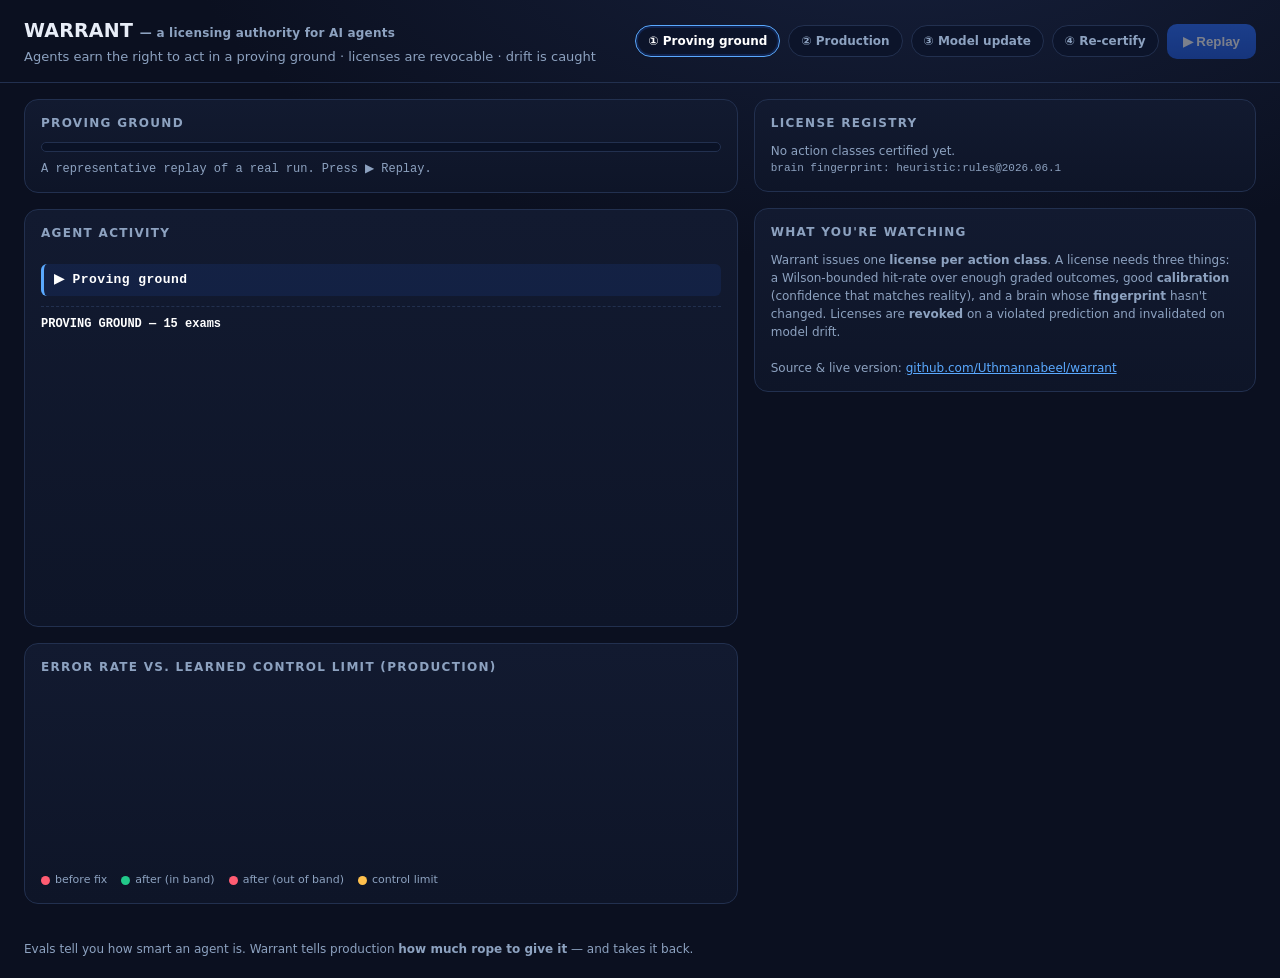
==== web/index.html @ e65fdfee "Reframe docs + static replay around the licensing-authority story Rewrite README, architecture, Devp" ====
<!doctype html>
<html lang="en">
<head>
<meta charset="utf-8"/>
<meta name="viewport" content="width=device-width, initial-scale=1"/>
<title>Warrant — a licensing authority for AI agents</title>
<style>
  :root{
    --bg:#0b1020; --panel:#121a30; --panel2:#0e1528; --ink:#e8edf7; --muted:#8da2c0;
    --line:#22304f; --green:#22c98a; --red:#ff5c72; --amber:#ffc04d; --blue:#5aa9ff;
    --purple:#b388ff; --teal:#36d2c4; --cyan:#46c6ff;
  }
  *{box-sizing:border-box}
  body{margin:0;background:radial-gradient(1200px 600px at 70% -10%,#16203c 0,var(--bg) 60%);
       color:var(--ink);font:14px/1.5 ui-sans-serif,system-ui,Segoe UI,Roboto,Arial}
  header{display:flex;align-items:center;justify-content:space-between;gap:16px;
         padding:16px 24px;border-bottom:1px solid var(--line);flex-wrap:wrap}
  .brand h1{margin:0;font-size:19px;letter-spacing:.2px}
  .brand p{margin:2px 0 0;color:var(--muted);font-size:13px}
  .controls{display:flex;gap:8px;align-items:center;flex-wrap:wrap}
  .act-chip{padding:6px 12px;border-radius:99px;font-weight:700;font-size:12px;border:1px solid var(--line);
            background:#0c142a;color:var(--muted)}
  .act-chip.on{color:#fff;border-color:var(--blue);box-shadow:0 0 0 2px rgba(43,111,255,.18) inset}
  button{background:linear-gradient(180deg,#2b6fff,#1f5be0);color:#fff;border:0;border-radius:10px;
         padding:10px 16px;font-weight:600;cursor:pointer;box-shadow:0 6px 18px rgba(43,111,255,.3)}
  button:disabled{opacity:.45;cursor:not-allowed;box-shadow:none}
  .wrap{display:grid;grid-template-columns:1.35fr .95fr;gap:16px;padding:16px 24px}
  .card{background:linear-gradient(180deg,var(--panel),var(--panel2));border:1px solid var(--line);
        border-radius:14px;padding:14px 16px;margin-bottom:16px}
  .card h2{margin:0 0 10px;font-size:12px;text-transform:uppercase;letter-spacing:1.3px;color:var(--muted)}
  #log{height:360px;overflow:auto;font-family:ui-monospace,Consolas,monospace;font-size:12px}
  .ln{padding:2px 6px;border-radius:6px;white-space:pre-wrap;word-break:break-word}
  .tag{display:inline-block;min-width:88px;color:var(--muted)}
  .round-sep{margin:10px 0 6px;color:#fff;font-weight:700;border-top:1px dashed var(--line);padding-top:8px}
  .act-banner{margin:12px 0 6px;font-weight:800;font-size:13px;letter-spacing:.4px;color:#fff;
              border-left:3px solid var(--blue);padding:6px 10px;background:rgba(43,111,255,.10);border-radius:6px}
  .t-BRAIN .tag{color:var(--purple)} .t-PREDICT .tag{color:var(--blue)}
  .t-CONTEXT .tag{color:var(--teal)} .t-TRUST .tag{color:var(--amber)}
  .t-APPROVAL .tag{color:var(--amber)} .t-ACT .tag{color:var(--cyan)}
  .t-LEDGER .tag{color:var(--amber)} .t-BASELINE .tag{color:var(--muted)}
  .t-DRIFT .tag{color:var(--purple)}
  .ok{color:var(--green)} .bad{color:var(--red)} .warn{color:var(--amber)} .pur{color:var(--purple)}
  .lic{display:grid;grid-template-columns:1fr auto;gap:6px 10px;align-items:center;
       padding:10px 12px;border:1px solid var(--line);border-radius:11px;margin-bottom:9px;background:#0c142a}
  .lic .name{font-weight:700;font-family:ui-monospace,Consolas,monospace;font-size:12.5px}
  .lic .meta{color:var(--muted);font-size:11.5px;grid-column:1}
  .pill{justify-self:end;grid-row:1;padding:4px 10px;border-radius:99px;font-weight:800;font-size:11px;letter-spacing:.4px}
  .pill.LICENSED{background:rgba(34,201,138,.16);color:var(--green);border:1px solid rgba(34,201,138,.45)}
  .pill.PROVISIONAL{background:rgba(255,192,77,.14);color:var(--amber);border:1px solid rgba(255,192,77,.42)}
  .pill.SUSPENDED{background:rgba(255,92,114,.16);color:var(--red);border:1px solid rgba(255,92,114,.45)}
  .cbar{grid-column:1 / span 2;height:8px;background:#0a1226;border:1px solid var(--line);border-radius:99px;overflow:hidden}
  .cbar > i{display:block;height:100%;width:0;background:linear-gradient(90deg,#2b6fff,#36d2c4);transition:width .5s}
  .thr{font-size:11px;color:var(--muted);grid-column:1 / span 2;margin-top:-2px}
  .exambar{height:10px;background:#0a1226;border:1px solid var(--line);border-radius:99px;overflow:hidden;margin:4px 0 8px}
  .exambar > i{display:block;height:100%;width:0;background:linear-gradient(90deg,#b388ff,#46c6ff);transition:width .2s}
  .examnow{font-family:ui-monospace,Consolas,monospace;font-size:12px;color:var(--muted);min-height:18px}
  .fp{font-family:ui-monospace,Consolas,monospace;font-size:11px;color:var(--muted)}
  canvas{width:100%;height:180px;display:block}
  .legend{display:flex;gap:14px;color:var(--muted);font-size:11px;margin-top:6px;flex-wrap:wrap}
  .dot{display:inline-block;width:9px;height:9px;border-radius:99px;margin-right:5px;vertical-align:middle}
  .foot{padding:4px 24px 20px;color:var(--muted);font-size:12px}
  .sub{color:var(--muted);font-size:12px}
  a{color:var(--blue)}
</style>
</head>
<body>
<header>
  <div class="brand">
    <h1>WARRANT <span class="sub">— a licensing authority for AI agents</span></h1>
    <p>Agents earn the right to act in a proving ground · licenses are revocable · drift is caught</p>
  </div>
  <div class="controls">
    <span class="act-chip" data-act="exams">① Proving ground</span>
    <span class="act-chip" data-act="production">② Production</span>
    <span class="act-chip" data-act="drift">③ Model update</span>
    <span class="act-chip" data-act="recertify">④ Re-certify</span>
    <button id="play">▶ Replay</button>
  </div>
</header>

<div class="wrap">
  <div>
    <div class="card">
      <h2>Proving ground</h2>
      <div class="exambar"><i id="examBar"></i></div>
      <div class="examnow" id="examNow">A representative replay of a real run. Press ▶ Replay.</div>
    </div>
    <div class="card">
      <h2>Agent activity</h2>
      <div id="log"></div>
    </div>
    <div class="card">
      <h2>Error rate vs. learned control limit (production)</h2>
      <canvas id="chart" width="640" height="180"></canvas>
      <div class="legend">
        <span><i class="dot" style="background:var(--red)"></i>before fix</span>
        <span><i class="dot" style="background:var(--green)"></i>after (in band)</span>
        <span><i class="dot" style="background:var(--red)"></i>after (out of band)</span>
        <span><i class="dot" style="background:var(--amber)"></i>control limit</span>
      </div>
    </div>
  </div>
  <div>
    <div class="card">
      <h2>License registry</h2>
      <div id="registry"><div class="sub">No action classes certified yet.</div></div>
      <div class="fp" id="fp"></div>
    </div>
    <div class="card">
      <h2>What you're watching</h2>
      <div class="sub">
        Warrant issues one <b>license per action class</b>. A license needs three things: a
        Wilson-bounded hit-rate over enough graded outcomes, good <b>calibration</b> (confidence
        that matches reality), and a brain whose <b>fingerprint</b> hasn't changed. Licenses are
        <b>revoked</b> on a violated prediction and invalidated on model drift.
        <br/><br/>
        Source &amp; live version:
        <a href="https://github.com/Uthmannabeel/warrant">github.com/Uthmannabeel/warrant</a>
      </div>
    </div>
  </div>
</div>
<div class="foot">Evals tell you how smart an agent is. Warrant tells production <b>how much rope to give it</b> — and takes it back.</div>

<script>
const $ = id => document.getElementById(id);
const logEl=$('log'), regEl=$('registry'), THRESH=0.5;
const metrics=[]; let events=[];

function tagOf(m){const x=m.match(/^\[([A-Z]+)\]/);return x?x[1]:''}
function addLine(msg){
  const tag=tagOf(msg), d=document.createElement('div'); d.className='ln t-'+tag;
  let rest=msg.replace(/^\[[A-Z]+\]\s*/,''), cls='';
  if(/INSIDE|RESOLVED|recovered|HIT|LICENSED|AUTONOMOUS/.test(msg)) cls='ok';
  if(/OUTSIDE|WRONG|MISS|still degraded|SUSPENDED|revoked/.test(msg)) cls='bad';
  if(/HUMAN-IN-THE-LOOP|approval|PROVISIONAL/.test(msg)) cls='warn';
  if(/DRIFT/.test(msg)) cls='pur';
  d.innerHTML='<span class="tag">'+tag+'</span><span class="'+cls+'">'+
    rest.replace(/[<>&]/g,c=>({'<':'&lt;','>':'&gt;','&':'&amp;'}[c]))+'</span>';
  logEl.appendChild(d); logEl.scrollTop=logEl.scrollHeight;
}
function sep(text,cls){const d=document.createElement('div');d.className=cls;d.textContent=text;
  logEl.appendChild(d);logEl.scrollTop=logEl.scrollHeight;}
function renderRegistry(ev){
  $('fp').textContent='brain fingerprint: '+ev.fingerprint;
  if(!ev.items.length){regEl.innerHTML='<div class="sub">No action classes certified yet.</div>';return;}
  regEl.innerHTML='';
  ev.items.slice().sort((a,b)=>a.action_class.localeCompare(b.action_class)).forEach(l=>{
    const pct=Math.round((l.confidence||0)*100);
    const hit=l.hit_rate==null?'—':Math.round(l.hit_rate*100)+'%';
    const div=document.createElement('div'); div.className='lic';
    div.innerHTML=
      '<div class="name">'+l.action_class+'</div>'+
      '<div class="pill '+l.status+'">'+l.status+'</div>'+
      '<div class="meta">conf '+(l.confidence||0).toFixed(2)+' · hit '+hit+
        ' · calib '+l.calibration+' · n='+l.samples+' ('+l.exams+' exam/'+l.production+' prod)'+
        (l.drifted?' · ⚠ drifted':'')+'</div>'+
      '<div class="cbar"><i style="width:'+Math.min(100,pct)+'%"></i></div>'+
      '<div class="thr">threshold '+Math.round(THRESH*100)+'% &nbsp;'+(l.reason||'')+'</div>';
    regEl.appendChild(div);
  });
}
function drawChart(){
  const c=$('chart'),x=c.getContext('2d'),W=c.width,H=c.height,padL=40,padB=22,padT=10;
  x.clearRect(0,0,W,H); if(!metrics.length)return;
  let mx=0; metrics.forEach(m=>{mx=Math.max(mx,m.before,m.after,m.limit)}); mx=mx*1.15||0.1;
  const pH=H-padB-padT,pW=W-padL-8,y=v=>padT+pH-(v/mx)*pH;
  x.strokeStyle='#22304f';x.beginPath();x.moveTo(padL,padT);x.lineTo(padL,padT+pH);x.lineTo(W-4,padT+pH);x.stroke();
  const slot=pW/metrics.length;
  metrics.forEach((m,i)=>{const cx=padL+slot*i+slot/2,bw=Math.min(24,slot*0.3);
    x.fillStyle='rgba(255,92,114,.85)';x.fillRect(cx-bw-2,y(m.before),bw,padT+pH-y(m.before));
    x.fillStyle=m.correct?'rgba(34,201,138,.9)':'rgba(255,92,114,.9)';x.fillRect(cx+2,y(m.after),bw,padT+pH-y(m.after));
    x.fillStyle='#8da2c0';x.font='11px system-ui';x.textAlign='center';x.fillText('R'+m.round,cx,H-7);});
  const lim=metrics[metrics.length-1].limit;
  x.strokeStyle='#ffc04d';x.setLineDash([5,4]);x.beginPath();x.moveTo(padL,y(lim));x.lineTo(W-4,y(lim));x.stroke();x.setLineDash([]);
  x.fillStyle='#ffc04d';x.textAlign='left';x.font='10px system-ui';x.fillText('control limit',padL+4,y(lim)-4);
}
function chip(act){document.querySelectorAll('.act-chip').forEach(c=>c.classList.toggle('on',c.dataset.act===act));}

const delays={act:850,phase:300,round:650,log:140,exam:120,metric:600,licenses:0};
const sleep=ms=>new Promise(r=>setTimeout(r,ms));

function applyEvent(d){
  if(d.type==='act'){ chip(d.act); sep('▶ '+d.title,'act-banner'); $('examBar').style.width='0%'; }
  else if(d.type==='log') addLine(d.msg);
  else if(d.type==='licenses') renderRegistry(d);
  else if(d.type==='exam'){
    $('examBar').style.width=Math.round(d.n/d.total*100)+'%';
    $('examNow').innerHTML='exam '+d.n+'/'+d.total+' &nbsp; '+d.scenario+
      ' &nbsp;→ chose <b>'+d.chosen+'</b> &nbsp;'+(d.correct?'<span class="ok">HIT</span>':'<span class="bad">MISS</span>');
  }
  else if(d.type==='phase'){ sep(d.title+' — '+d.total+' exams','round-sep'); $('examBar').style.width='0%'; }
  else if(d.type==='round'){ sep('Round '+d.n+'/'+d.total+' — '+d.title,'round-sep'); }
  else if(d.type==='metric'){ metrics.push(d); drawChart(); }
}

async function replay(){
  $('play').disabled=true;
  logEl.innerHTML=''; regEl.innerHTML='<div class="sub">No action classes certified yet.</div>';
  metrics.length=0; drawChart(); $('examBar').style.width='0%';
  for(const d of events){ applyEvent(d); await sleep(delays[d.type]??120); }
  $('examNow').innerHTML='Replay complete. This is a <b>representative run</b> of the live dashboard.';
  chip(''); $('play').disabled=false;
}

fetch('events.json').then(r=>r.json()).then(j=>{
  events = j.events||[];
  $('play').onclick=replay;
  replay();  // auto-play on load
}).catch(()=>{ $('examNow').textContent='Could not load events.json.'; });
</script>
</body>
</html>
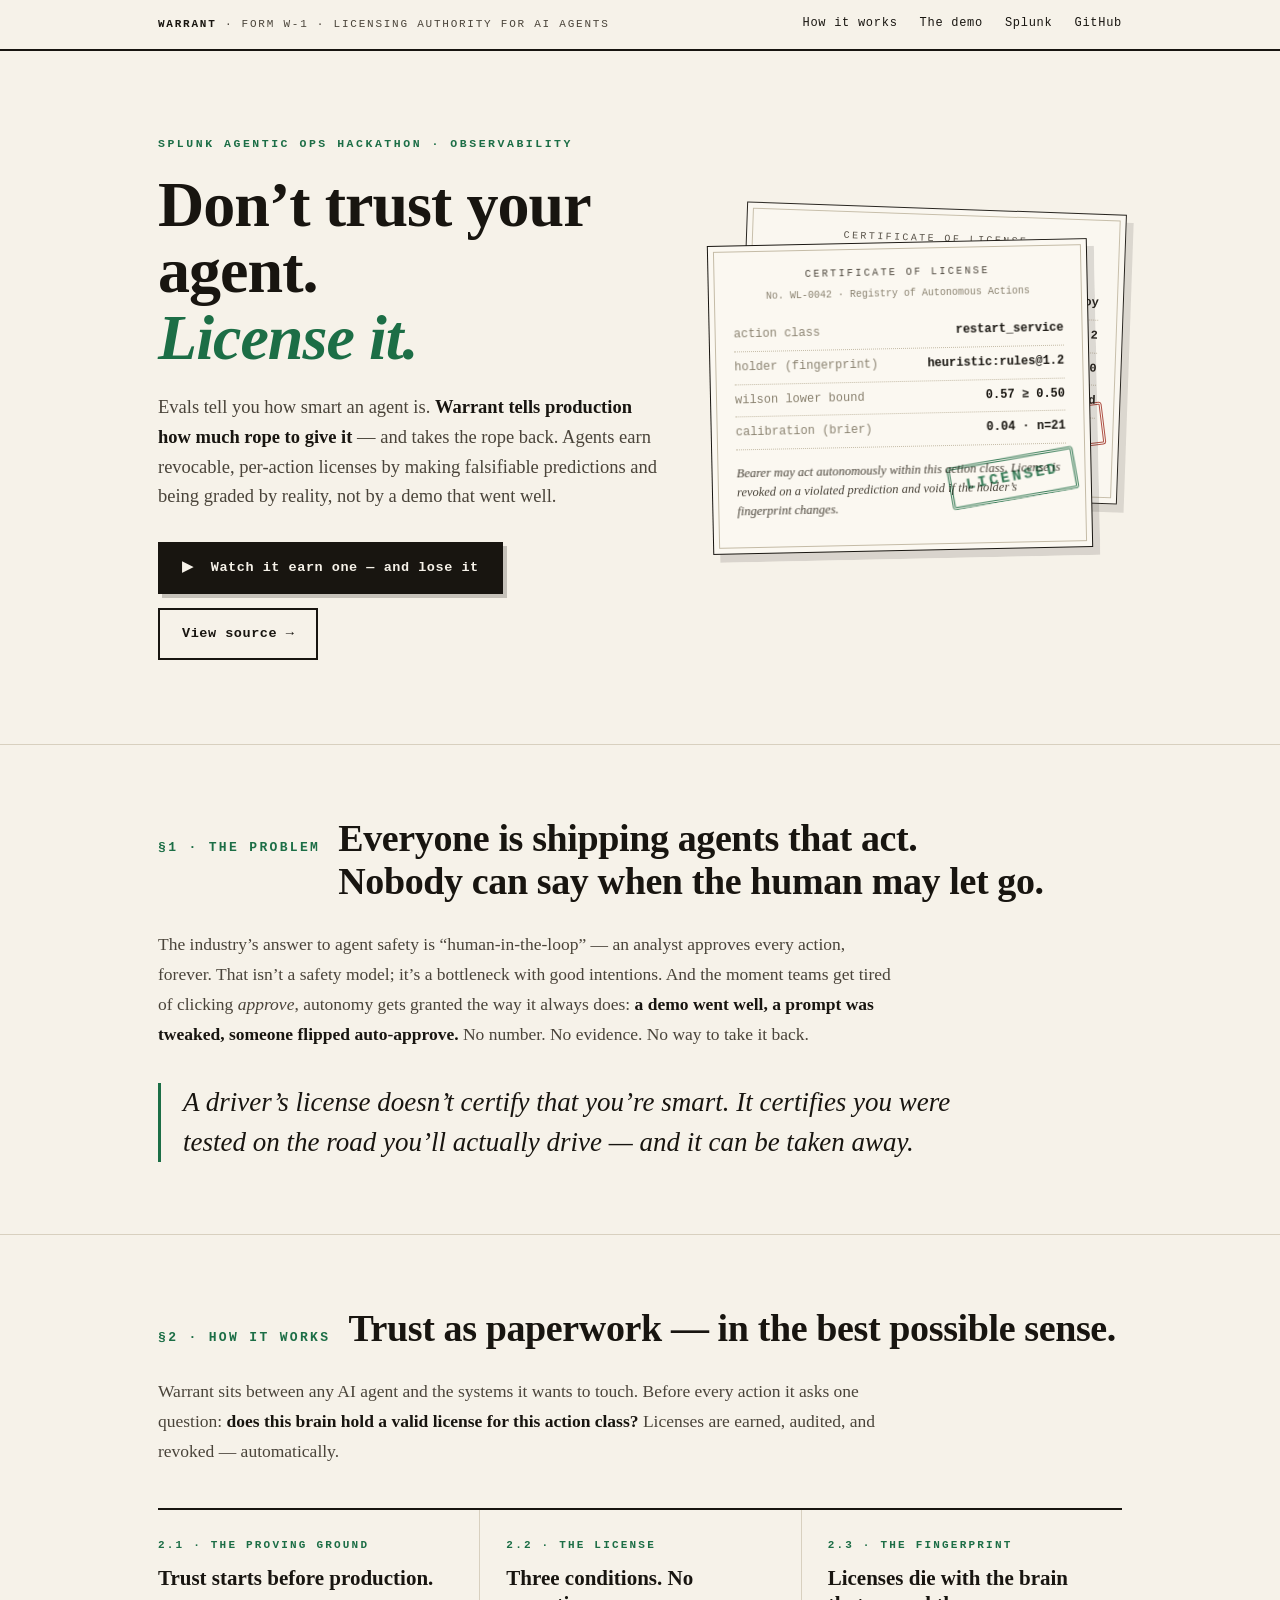
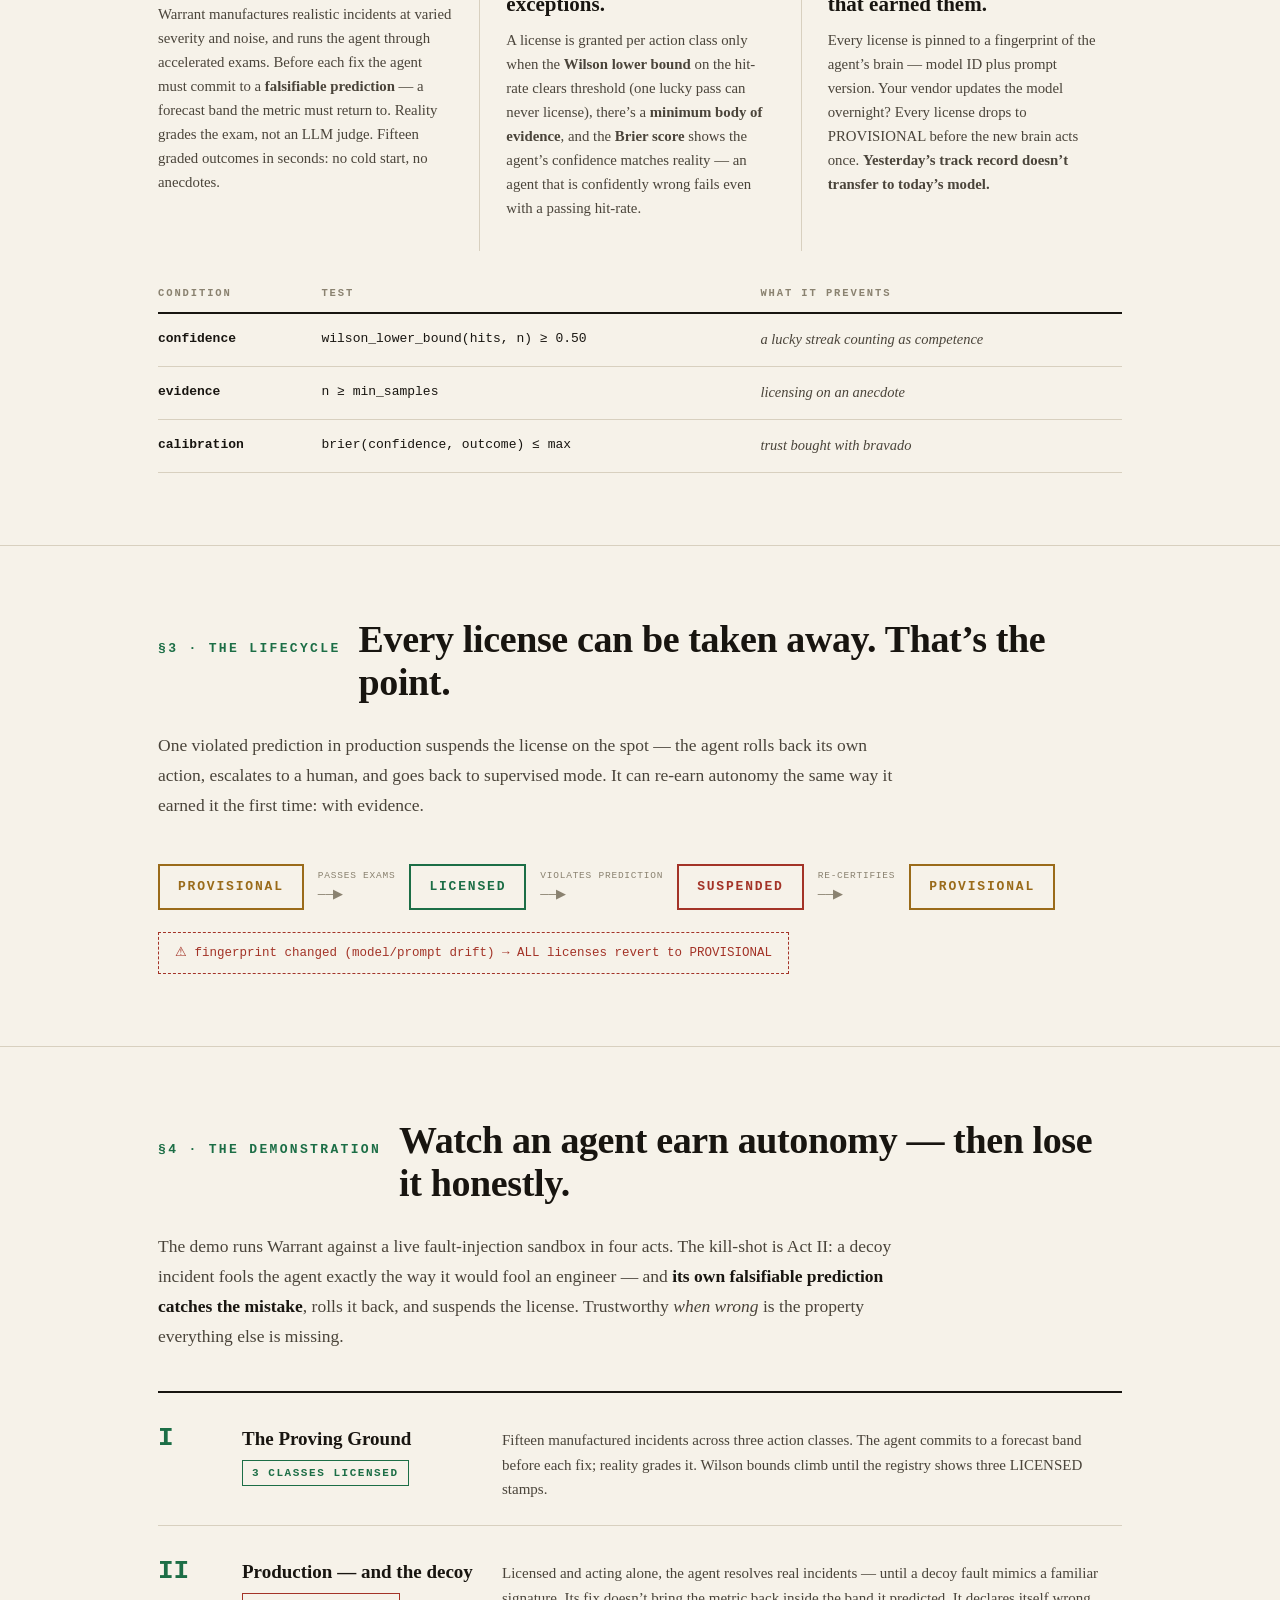
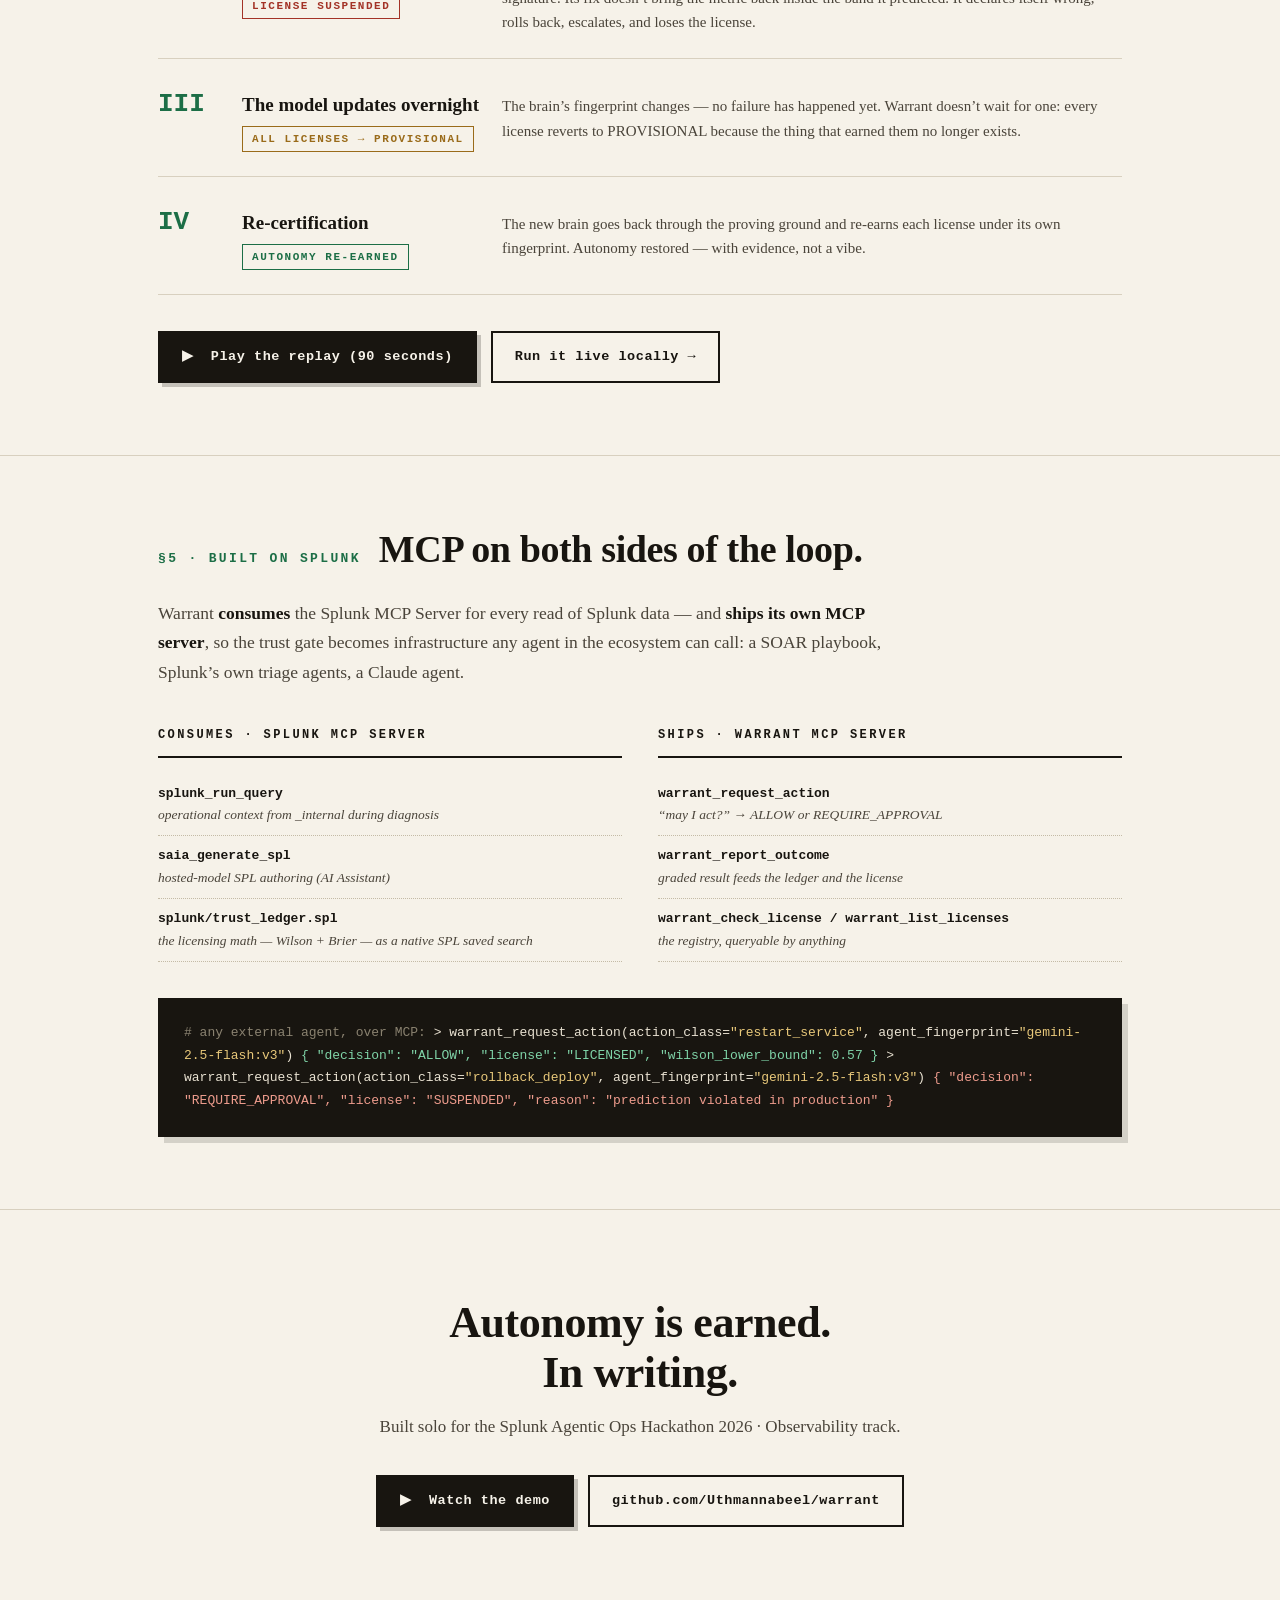
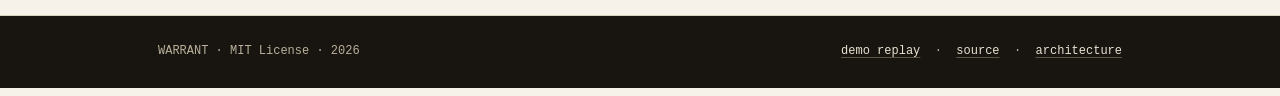
==== commit 4cc1e9ec: "Add real landing page (official-document design); move replay to /demo.html" ====
--- a/web/index.html
+++ b/web/index.html
@@ -3,211 +3,440 @@
 <head>
 <meta charset="utf-8"/>
 <meta name="viewport" content="width=device-width, initial-scale=1"/>
-<title>Warrant — a licensing authority for AI agents</title>
+<title>Warrant — the licensing authority for AI agents</title>
+<meta name="description" content="Evals tell you how smart an agent is. Warrant tells production how much rope to give it — and takes the rope back. Revocable, per-action licenses for AI agents, earned in a proving ground and graded by reality."/>
 <style>
+  /* ————— design system: the official document ————— */
   :root{
-    --bg:#0b1020; --panel:#121a30; --panel2:#0e1528; --ink:#e8edf7; --muted:#8da2c0;
-    --line:#22304f; --green:#22c98a; --red:#ff5c72; --amber:#ffc04d; --blue:#5aa9ff;
-    --purple:#b388ff; --teal:#36d2c4; --cyan:#46c6ff;
+    --paper:#f6f2e9; --paper2:#efe9dc; --ink:#181510; --ink2:#4a443a; --faint:#8a8270;
+    --rule:#d8d0bf; --rule2:#c4bba6;
+    --green:#1c6e46; --red:#a33327; --amber:#9a6b1a; --blue:#1f4e8c;
+    --serif:Georgia,'Times New Roman',ui-serif,serif;
+    --mono:ui-monospace,Consolas,'Cascadia Mono',Menlo,monospace;
   }
   *{box-sizing:border-box}
-  body{margin:0;background:radial-gradient(1200px 600px at 70% -10%,#16203c 0,var(--bg) 60%);
-       color:var(--ink);font:14px/1.5 ui-sans-serif,system-ui,Segoe UI,Roboto,Arial}
-  header{display:flex;align-items:center;justify-content:space-between;gap:16px;
-         padding:16px 24px;border-bottom:1px solid var(--line);flex-wrap:wrap}
-  .brand h1{margin:0;font-size:19px;letter-spacing:.2px}
-  .brand p{margin:2px 0 0;color:var(--muted);font-size:13px}
-  .controls{display:flex;gap:8px;align-items:center;flex-wrap:wrap}
-  .act-chip{padding:6px 12px;border-radius:99px;font-weight:700;font-size:12px;border:1px solid var(--line);
-            background:#0c142a;color:var(--muted)}
-  .act-chip.on{color:#fff;border-color:var(--blue);box-shadow:0 0 0 2px rgba(43,111,255,.18) inset}
-  button{background:linear-gradient(180deg,#2b6fff,#1f5be0);color:#fff;border:0;border-radius:10px;
-         padding:10px 16px;font-weight:600;cursor:pointer;box-shadow:0 6px 18px rgba(43,111,255,.3)}
-  button:disabled{opacity:.45;cursor:not-allowed;box-shadow:none}
-  .wrap{display:grid;grid-template-columns:1.35fr .95fr;gap:16px;padding:16px 24px}
-  .card{background:linear-gradient(180deg,var(--panel),var(--panel2));border:1px solid var(--line);
-        border-radius:14px;padding:14px 16px;margin-bottom:16px}
-  .card h2{margin:0 0 10px;font-size:12px;text-transform:uppercase;letter-spacing:1.3px;color:var(--muted)}
-  #log{height:360px;overflow:auto;font-family:ui-monospace,Consolas,monospace;font-size:12px}
-  .ln{padding:2px 6px;border-radius:6px;white-space:pre-wrap;word-break:break-word}
-  .tag{display:inline-block;min-width:88px;color:var(--muted)}
-  .round-sep{margin:10px 0 6px;color:#fff;font-weight:700;border-top:1px dashed var(--line);padding-top:8px}
-  .act-banner{margin:12px 0 6px;font-weight:800;font-size:13px;letter-spacing:.4px;color:#fff;
-              border-left:3px solid var(--blue);padding:6px 10px;background:rgba(43,111,255,.10);border-radius:6px}
-  .t-BRAIN .tag{color:var(--purple)} .t-PREDICT .tag{color:var(--blue)}
-  .t-CONTEXT .tag{color:var(--teal)} .t-TRUST .tag{color:var(--amber)}
-  .t-APPROVAL .tag{color:var(--amber)} .t-ACT .tag{color:var(--cyan)}
-  .t-LEDGER .tag{color:var(--amber)} .t-BASELINE .tag{color:var(--muted)}
-  .t-DRIFT .tag{color:var(--purple)}
-  .ok{color:var(--green)} .bad{color:var(--red)} .warn{color:var(--amber)} .pur{color:var(--purple)}
-  .lic{display:grid;grid-template-columns:1fr auto;gap:6px 10px;align-items:center;
-       padding:10px 12px;border:1px solid var(--line);border-radius:11px;margin-bottom:9px;background:#0c142a}
-  .lic .name{font-weight:700;font-family:ui-monospace,Consolas,monospace;font-size:12.5px}
-  .lic .meta{color:var(--muted);font-size:11.5px;grid-column:1}
-  .pill{justify-self:end;grid-row:1;padding:4px 10px;border-radius:99px;font-weight:800;font-size:11px;letter-spacing:.4px}
-  .pill.LICENSED{background:rgba(34,201,138,.16);color:var(--green);border:1px solid rgba(34,201,138,.45)}
-  .pill.PROVISIONAL{background:rgba(255,192,77,.14);color:var(--amber);border:1px solid rgba(255,192,77,.42)}
-  .pill.SUSPENDED{background:rgba(255,92,114,.16);color:var(--red);border:1px solid rgba(255,92,114,.45)}
-  .cbar{grid-column:1 / span 2;height:8px;background:#0a1226;border:1px solid var(--line);border-radius:99px;overflow:hidden}
-  .cbar > i{display:block;height:100%;width:0;background:linear-gradient(90deg,#2b6fff,#36d2c4);transition:width .5s}
-  .thr{font-size:11px;color:var(--muted);grid-column:1 / span 2;margin-top:-2px}
-  .exambar{height:10px;background:#0a1226;border:1px solid var(--line);border-radius:99px;overflow:hidden;margin:4px 0 8px}
-  .exambar > i{display:block;height:100%;width:0;background:linear-gradient(90deg,#b388ff,#46c6ff);transition:width .2s}
-  .examnow{font-family:ui-monospace,Consolas,monospace;font-size:12px;color:var(--muted);min-height:18px}
-  .fp{font-family:ui-monospace,Consolas,monospace;font-size:11px;color:var(--muted)}
-  canvas{width:100%;height:180px;display:block}
-  .legend{display:flex;gap:14px;color:var(--muted);font-size:11px;margin-top:6px;flex-wrap:wrap}
-  .dot{display:inline-block;width:9px;height:9px;border-radius:99px;margin-right:5px;vertical-align:middle}
-  .foot{padding:4px 24px 20px;color:var(--muted);font-size:12px}
-  .sub{color:var(--muted);font-size:12px}
-  a{color:var(--blue)}
+  html{scroll-behavior:smooth}
+  body{margin:0;background:var(--paper);color:var(--ink);
+       font:16px/1.65 var(--serif);
+       -webkit-font-smoothing:antialiased}
+  ::selection{background:#1c6e46;color:#f6f2e9}
+
+  a{color:var(--ink);text-decoration:underline;text-decoration-color:var(--rule2);
+    text-underline-offset:3px;transition:text-decoration-color .15s}
+  a:hover{text-decoration-color:var(--ink)}
+
+  .mono{font-family:var(--mono)}
+  .doc{max-width:1020px;margin:0 auto;padding:0 28px}
+
+  /* ————— form-header strip ————— */
+  .formbar{border-bottom:2px solid var(--ink);background:var(--paper)}
+  .formbar .doc{display:flex;justify-content:space-between;align-items:center;gap:16px;
+                padding-top:14px;padding-bottom:14px;flex-wrap:wrap}
+  .formbar .id{font-family:var(--mono);font-size:11px;letter-spacing:.16em;color:var(--ink2);text-transform:uppercase}
+  .formbar .id b{color:var(--ink);font-weight:700}
+  nav{display:flex;gap:22px;font-family:var(--mono);font-size:12px;letter-spacing:.06em}
+  nav a{text-decoration:none;border-bottom:1px solid transparent}
+  nav a:hover{border-bottom-color:var(--ink)}
+
+  /* ————— hero ————— */
+  .hero{border-bottom:1px solid var(--rule);position:relative;overflow:hidden}
+  .hero .doc{display:grid;grid-template-columns:1.1fr .9fr;gap:48px;align-items:center;
+             padding-top:84px;padding-bottom:84px}
+  .hero h1{font-size:clamp(40px,5.6vw,64px);line-height:1.04;margin:0 0 22px;font-weight:700;
+           letter-spacing:-.015em}
+  .hero h1 em{font-style:italic;color:var(--green)}
+  .hero .lede{font-size:18.5px;line-height:1.6;color:var(--ink2);max-width:34em;margin:0 0 14px}
+  .hero .lede b{color:var(--ink)}
+  .kicker{font-family:var(--mono);font-size:11.5px;letter-spacing:.22em;text-transform:uppercase;
+          color:var(--green);margin:0 0 18px;font-weight:700}
+  .ctas{display:flex;gap:14px;margin-top:30px;flex-wrap:wrap;align-items:center}
+  .btn{display:inline-block;font-family:var(--mono);font-size:13.5px;font-weight:700;letter-spacing:.04em;
+       padding:13px 22px;border:2px solid var(--ink);text-decoration:none;background:var(--ink);color:var(--paper);
+       transition:transform .12s, box-shadow .12s; box-shadow:4px 4px 0 rgba(24,21,16,.22)}
+  .btn:hover{transform:translate(-1px,-1px);box-shadow:6px 6px 0 rgba(24,21,16,.25)}
+  .btn.ghost{background:transparent;color:var(--ink);box-shadow:none}
+  .btn.ghost:hover{background:rgba(24,21,16,.05);transform:none}
+
+  /* ————— certificate cards ————— */
+  .certs{position:relative;min-height:380px}
+  .cert{position:absolute;width:min(380px,100%);background:#fbf8f1;border:1.5px solid var(--ink);
+        padding:22px 24px 20px;box-shadow:7px 8px 0 rgba(24,21,16,.13)}
+  .cert::before{content:"";position:absolute;inset:5px;border:1px solid var(--rule2);pointer-events:none}
+  .cert.front{top:34px;left:0;z-index:2;transform:rotate(-1.2deg)}
+  .cert.back{top:0;right:0;z-index:1;transform:rotate(2deg);opacity:.92}
+  .cert .ctitle{font-family:var(--mono);font-size:10px;letter-spacing:.24em;text-transform:uppercase;
+                color:var(--ink2);text-align:center;margin-bottom:4px}
+  .cert .cno{font-family:var(--mono);font-size:10px;text-align:center;color:var(--faint);margin-bottom:14px}
+  .cert .field{display:flex;justify-content:space-between;gap:12px;font-family:var(--mono);font-size:12px;
+               padding:6px 0;border-bottom:1px dotted var(--rule2)}
+  .cert .field .k{color:var(--faint)} .cert .field .v{font-weight:700;text-align:right}
+  .cert .clause{font-size:12.5px;font-style:italic;color:var(--ink2);margin-top:14px;line-height:1.5}
+
+  .stamp{position:absolute;font-family:var(--mono);font-weight:800;letter-spacing:.18em;
+         border:3px double currentColor;padding:6px 14px;font-size:15px;text-transform:uppercase;
+         transform:rotate(-9deg);opacity:0;mix-blend-mode:multiply;border-radius:3px}
+  .stamp.green{color:var(--green)} .stamp.red{color:var(--red)} .stamp.amber{color:var(--amber)}
+  .cert .stamp{right:14px;bottom:48px}
+  .stamp.in{animation:thud .38s cubic-bezier(.2,1.6,.4,1) forwards}
+  @keyframes thud{
+    0%{opacity:0;transform:rotate(-9deg) scale(2.1)}
+    65%{opacity:.95;transform:rotate(-9deg) scale(.96)}
+    100%{opacity:.9;transform:rotate(-9deg) scale(1)}
+  }
+
+  /* ————— sections as numbered clauses ————— */
+  section{border-bottom:1px solid var(--rule)}
+  section .doc{padding-top:72px;padding-bottom:72px}
+  .clausehead{display:flex;align-items:baseline;gap:18px;margin-bottom:28px}
+  .clausehead .num{font-family:var(--mono);font-size:13px;font-weight:700;letter-spacing:.18em;
+                   color:var(--green);white-space:nowrap}
+  .clausehead h2{font-size:clamp(26px,3.4vw,38px);margin:0;line-height:1.12;letter-spacing:-.01em}
+  .prose{font-size:17.5px;line-height:1.7;color:var(--ink2);max-width:42em}
+  .prose b,.prose strong{color:var(--ink)}
+  .pull{font-size:clamp(20px,2.6vw,27px);line-height:1.45;font-style:italic;max-width:30em;
+        border-left:3px solid var(--green);padding-left:22px;margin:34px 0 0;color:var(--ink)}
+
+  /* three-condition table */
+  .ledger{width:100%;border-collapse:collapse;margin-top:34px;font-family:var(--mono);font-size:13px}
+  .ledger th{font-size:10.5px;letter-spacing:.18em;text-transform:uppercase;color:var(--faint);
+             text-align:left;font-weight:700;padding:0 14px 10px;border-bottom:2px solid var(--ink)}
+  .ledger td{padding:14px;border-bottom:1px solid var(--rule);vertical-align:top}
+  .ledger td:first-child,.ledger th:first-child{padding-left:0}
+  .ledger .cond{font-weight:700}
+  .ledger .why{font-family:var(--serif);font-size:14.5px;color:var(--ink2);font-style:italic}
+
+  /* pillars */
+  .pillars{display:grid;grid-template-columns:repeat(3,1fr);gap:0;margin-top:42px;
+           border-top:2px solid var(--ink)}
+  .pillar{padding:26px 26px 30px;border-left:1px solid var(--rule)}
+  .pillar:first-child{border-left:none;padding-left:0}
+  .pillar .pnum{font-family:var(--mono);font-size:11px;letter-spacing:.2em;color:var(--green);
+                font-weight:700;text-transform:uppercase}
+  .pillar h3{font-size:21px;margin:10px 0 12px;line-height:1.25}
+  .pillar p{font-size:14.8px;line-height:1.62;color:var(--ink2);margin:0}
+
+  /* lifecycle strip */
+  .cycle{display:flex;align-items:center;gap:0;margin-top:44px;flex-wrap:wrap;font-family:var(--mono)}
+  .state{border:2px solid currentColor;padding:10px 18px;font-size:13px;font-weight:800;letter-spacing:.14em}
+  .state.p{color:var(--amber)} .state.l{color:var(--green)} .state.s{color:var(--red)}
+  .arrow{padding:0 14px;color:var(--faint);font-size:13px;white-space:nowrap}
+  .arrow small{display:block;font-size:9.5px;letter-spacing:.08em;text-transform:uppercase;text-align:center}
+  .driftnote{margin-top:22px;font-family:var(--mono);font-size:12.5px;color:var(--red);
+             border:1px dashed var(--red);display:inline-block;padding:10px 16px}
+
+  /* code plate */
+  .plate{background:var(--ink);color:#e9e2d2;font-family:var(--mono);font-size:13px;line-height:1.75;
+         padding:24px 26px;margin-top:36px;overflow-x:auto;box-shadow:6px 6px 0 rgba(24,21,16,.15)}
+  .plate .c{color:#8a8270} .plate .g{color:#7fd4a8} .plate .r{color:#ee9c8d} .plate .y{color:#e8c87a}
+
+  /* acts */
+  .acts{counter-reset:act;margin-top:40px;border-top:2px solid var(--ink)}
+  .act{display:grid;grid-template-columns:64px 240px 1fr;gap:20px;padding:24px 0;
+       border-bottom:1px solid var(--rule);align-items:baseline}
+  .act .anum{font-family:var(--mono);font-size:26px;font-weight:800;color:var(--green)}
+  .act h3{font-size:19px;margin:0;line-height:1.3}
+  .act p{margin:0;font-size:15px;line-height:1.62;color:var(--ink2)}
+  .act .verdict{font-family:var(--mono);font-size:11px;font-weight:800;letter-spacing:.14em;
+                text-transform:uppercase;display:inline-block;margin-top:8px;padding:3px 9px;border:1.5px solid}
+  .v-ok{color:var(--green)} .v-bad{color:var(--red)} .v-warn{color:var(--amber)}
+
+  /* splunk two-column */
+  .twocol{display:grid;grid-template-columns:1fr 1fr;gap:36px;margin-top:38px}
+  .col h3{font-family:var(--mono);font-size:12px;letter-spacing:.2em;text-transform:uppercase;
+          margin:0 0 16px;padding-bottom:10px;border-bottom:2px solid var(--ink)}
+  .tool{font-family:var(--mono);font-size:13px;padding:9px 0;border-bottom:1px dotted var(--rule2)}
+  .tool b{font-weight:700}
+  .tool span{display:block;font-family:var(--serif);font-size:13.5px;font-style:italic;color:var(--ink2)}
+
+  /* closing + footer */
+  .closing{text-align:center}
+  .closing .doc{padding-top:88px;padding-bottom:88px}
+  .closing h2{font-size:clamp(28px,4vw,44px);line-height:1.15;margin:0 0 14px;letter-spacing:-.01em}
+  .closing p{color:var(--ink2);font-size:17px;margin:0 0 34px}
+  footer{background:var(--ink);color:#b9b09a}
+  footer .doc{display:flex;justify-content:space-between;gap:18px;padding-top:26px;padding-bottom:26px;
+              flex-wrap:wrap;font-family:var(--mono);font-size:12px}
+  footer a{color:#e9e2d2;text-decoration-color:#5a5346}
+  footer a:hover{text-decoration-color:#e9e2d2}
+
+  /* reveal on scroll */
+  .rv{opacity:0;transform:translateY(14px);transition:opacity .5s ease,transform .5s ease}
+  .rv.vis{opacity:1;transform:none}
+
+  @media (max-width:860px){
+    .hero .doc{grid-template-columns:1fr;gap:40px;padding-top:56px;padding-bottom:56px}
+    .certs{min-height:0;height:auto}
+    .cert{position:relative;width:100%}
+    .cert.front{top:0;transform:rotate(-.8deg)}
+    .cert.back{display:none}
+    .pillars{grid-template-columns:1fr}
+    .pillar{border-left:none;padding-left:0;border-top:1px solid var(--rule)}
+    .pillar:first-child{border-top:none}
+    .act{grid-template-columns:48px 1fr;grid-template-rows:auto auto}
+    .act p{grid-column:2}
+    .twocol{grid-template-columns:1fr}
+    section .doc{padding-top:52px;padding-bottom:52px}
+  }
 </style>
 </head>
 <body>
-<header>
-  <div class="brand">
-    <h1>WARRANT <span class="sub">— a licensing authority for AI agents</span></h1>
-    <p>Agents earn the right to act in a proving ground · licenses are revocable · drift is caught</p>
-  </div>
-  <div class="controls">
-    <span class="act-chip" data-act="exams">① Proving ground</span>
-    <span class="act-chip" data-act="production">② Production</span>
-    <span class="act-chip" data-act="drift">③ Model update</span>
-    <span class="act-chip" data-act="recertify">④ Re-certify</span>
-    <button id="play">▶ Replay</button>
-  </div>
-</header>
-
-<div class="wrap">
-  <div>
-    <div class="card">
-      <h2>Proving ground</h2>
-      <div class="exambar"><i id="examBar"></i></div>
-      <div class="examnow" id="examNow">A representative replay of a real run. Press ▶ Replay.</div>
-    </div>
-    <div class="card">
-      <h2>Agent activity</h2>
-      <div id="log"></div>
-    </div>
-    <div class="card">
-      <h2>Error rate vs. learned control limit (production)</h2>
-      <canvas id="chart" width="640" height="180"></canvas>
-      <div class="legend">
-        <span><i class="dot" style="background:var(--red)"></i>before fix</span>
-        <span><i class="dot" style="background:var(--green)"></i>after (in band)</span>
-        <span><i class="dot" style="background:var(--red)"></i>after (out of band)</span>
-        <span><i class="dot" style="background:var(--amber)"></i>control limit</span>
-      </div>
-    </div>
-  </div>
-  <div>
-    <div class="card">
-      <h2>License registry</h2>
-      <div id="registry"><div class="sub">No action classes certified yet.</div></div>
-      <div class="fp" id="fp"></div>
-    </div>
-    <div class="card">
-      <h2>What you're watching</h2>
-      <div class="sub">
-        Warrant issues one <b>license per action class</b>. A license needs three things: a
-        Wilson-bounded hit-rate over enough graded outcomes, good <b>calibration</b> (confidence
-        that matches reality), and a brain whose <b>fingerprint</b> hasn't changed. Licenses are
-        <b>revoked</b> on a violated prediction and invalidated on model drift.
-        <br/><br/>
-        Source &amp; live version:
-        <a href="https://github.com/Uthmannabeel/warrant">github.com/Uthmannabeel/warrant</a>
-      </div>
-    </div>
+
+<!-- form header -->
+<div class="formbar">
+  <div class="doc">
+    <div class="id"><b>WARRANT</b> · Form W-1 · Licensing authority for AI agents</div>
+    <nav>
+      <a href="#how">How it works</a>
+      <a href="#demo">The demo</a>
+      <a href="#splunk">Splunk</a>
+      <a href="https://github.com/Uthmannabeel/warrant">GitHub</a>
+    </nav>
   </div>
 </div>
-<div class="foot">Evals tell you how smart an agent is. Warrant tells production <b>how much rope to give it</b> — and takes it back.</div>
+
+<!-- hero -->
+<div class="hero">
+  <div class="doc">
+    <div>
+      <p class="kicker">Splunk Agentic Ops Hackathon · Observability</p>
+      <h1>Don&rsquo;t trust your agent.<br/><em>License it.</em></h1>
+      <p class="lede">
+        Evals tell you how smart an agent is. <b>Warrant tells production how much rope to give
+        it</b> &mdash; and takes the rope back. Agents earn revocable, per-action licenses by making
+        falsifiable predictions and being graded by reality, not by a demo that went well.
+      </p>
+      <div class="ctas">
+        <a class="btn" href="demo.html">&#9654;&nbsp; Watch it earn one &mdash; and lose it</a>
+        <a class="btn ghost" href="https://github.com/Uthmannabeel/warrant">View source &rarr;</a>
+      </div>
+    </div>
+    <div class="certs" aria-hidden="true">
+      <div class="cert back">
+        <div class="ctitle">Certificate of License</div>
+        <div class="cno">No. WL-0017 &middot; Registry of Autonomous Actions</div>
+        <div class="field"><span class="k">action class</span><span class="v">rollback_deploy</span></div>
+        <div class="field"><span class="k">holder (fingerprint)</span><span class="v">heuristic:rules@1.2</span></div>
+        <div class="field"><span class="k">wilson lower bound</span><span class="v">0.31 &lt; 0.50</span></div>
+        <div class="field"><span class="k">last outcome</span><span class="v">prediction violated</span></div>
+        <div class="stamp red" data-stamp>Suspended</div>
+        <p class="clause">Autonomy withdrawn on first violated prediction. Human approval required.</p>
+      </div>
+      <div class="cert front">
+        <div class="ctitle">Certificate of License</div>
+        <div class="cno">No. WL-0042 &middot; Registry of Autonomous Actions</div>
+        <div class="field"><span class="k">action class</span><span class="v">restart_service</span></div>
+        <div class="field"><span class="k">holder (fingerprint)</span><span class="v">heuristic:rules@1.2</span></div>
+        <div class="field"><span class="k">wilson lower bound</span><span class="v">0.57 &ge; 0.50</span></div>
+        <div class="field"><span class="k">calibration (brier)</span><span class="v">0.04 &middot; n=21</span></div>
+        <div class="stamp green" data-stamp>Licensed</div>
+        <p class="clause">Bearer may act autonomously within this action class. License is revoked
+        on a violated prediction and void if the holder&rsquo;s fingerprint changes.</p>
+      </div>
+    </div>
+  </div>
+</div>
+
+<!-- §1 problem -->
+<section>
+  <div class="doc rv">
+    <div class="clausehead"><span class="num">&sect;1 &middot; THE PROBLEM</span>
+      <h2>Everyone is shipping agents that act.<br/>Nobody can say when the human may let go.</h2></div>
+    <p class="prose">
+      The industry&rsquo;s answer to agent safety is &ldquo;human-in-the-loop&rdquo; &mdash; an analyst
+      approves every action, forever. That isn&rsquo;t a safety model; it&rsquo;s a bottleneck with
+      good intentions. And the moment teams get tired of clicking <i>approve</i>, autonomy gets
+      granted the way it always does: <b>a demo went well, a prompt was tweaked, someone flipped
+      auto&#8209;approve.</b> No number. No evidence. No way to take it back.
+    </p>
+    <p class="pull">
+      A driver&rsquo;s license doesn&rsquo;t certify that you&rsquo;re smart. It certifies you were
+      tested on the road you&rsquo;ll actually drive &mdash; and it can be taken away.
+    </p>
+  </div>
+</section>
+
+<!-- §2 how it works -->
+<section id="how">
+  <div class="doc rv">
+    <div class="clausehead"><span class="num">&sect;2 &middot; HOW IT WORKS</span>
+      <h2>Trust as paperwork &mdash; in the best possible sense.</h2></div>
+    <p class="prose">
+      Warrant sits between any AI agent and the systems it wants to touch. Before every action it
+      asks one question: <b>does this brain hold a valid license for this action class?</b>
+      Licenses are earned, audited, and revoked &mdash; automatically.
+    </p>
+
+    <div class="pillars">
+      <div class="pillar">
+        <div class="pnum">2.1 &middot; The Proving Ground</div>
+        <h3>Trust starts before production.</h3>
+        <p>Warrant manufactures realistic incidents at varied severity and noise, and runs the
+        agent through accelerated exams. Before each fix the agent must commit to a
+        <b>falsifiable prediction</b> &mdash; a forecast band the metric must return to. Reality
+        grades the exam, not an LLM judge. Fifteen graded outcomes in seconds: no cold start, no
+        anecdotes.</p>
+      </div>
+      <div class="pillar">
+        <div class="pnum">2.2 &middot; The License</div>
+        <h3>Three conditions. No exceptions.</h3>
+        <p>A license is granted per action class only when the <b>Wilson lower bound</b> on the
+        hit-rate clears threshold (one lucky pass can never license), there&rsquo;s a <b>minimum
+        body of evidence</b>, and the <b>Brier score</b> shows the agent&rsquo;s confidence matches
+        reality &mdash; an agent that is confidently wrong fails even with a passing hit-rate.</p>
+      </div>
+      <div class="pillar">
+        <div class="pnum">2.3 &middot; The Fingerprint</div>
+        <h3>Licenses die with the brain that earned them.</h3>
+        <p>Every license is pinned to a fingerprint of the agent&rsquo;s brain &mdash; model ID plus
+        prompt version. Your vendor updates the model overnight? Every license drops to
+        PROVISIONAL before the new brain acts once. <b>Yesterday&rsquo;s track record doesn&rsquo;t
+        transfer to today&rsquo;s model.</b></p>
+      </div>
+    </div>
+
+    <table class="ledger" aria-label="License conditions">
+      <thead><tr><th>condition</th><th>test</th><th>what it prevents</th></tr></thead>
+      <tbody>
+        <tr><td class="cond">confidence</td><td>wilson_lower_bound(hits, n) &ge; 0.50</td>
+            <td class="why">a lucky streak counting as competence</td></tr>
+        <tr><td class="cond">evidence</td><td>n &ge; min_samples</td>
+            <td class="why">licensing on an anecdote</td></tr>
+        <tr><td class="cond">calibration</td><td>brier(confidence, outcome) &le; max</td>
+            <td class="why">trust bought with bravado</td></tr>
+      </tbody>
+    </table>
+  </div>
+</section>
+
+<!-- §3 lifecycle -->
+<section>
+  <div class="doc rv">
+    <div class="clausehead"><span class="num">&sect;3 &middot; THE LIFECYCLE</span>
+      <h2>Every license can be taken away. That&rsquo;s the point.</h2></div>
+    <p class="prose">
+      One violated prediction in production suspends the license on the spot &mdash; the agent
+      rolls back its own action, escalates to a human, and goes back to supervised mode. It can
+      re-earn autonomy the same way it earned it the first time: with evidence.
+    </p>
+    <div class="cycle">
+      <span class="state p">PROVISIONAL</span>
+      <span class="arrow"><small>passes exams</small>&mdash;&mdash;&#9654;</span>
+      <span class="state l">LICENSED</span>
+      <span class="arrow"><small>violates prediction</small>&mdash;&mdash;&#9654;</span>
+      <span class="state s">SUSPENDED</span>
+      <span class="arrow"><small>re-certifies</small>&mdash;&mdash;&#9654;</span>
+      <span class="state p">PROVISIONAL</span>
+    </div>
+    <div class="driftnote">&#9888; fingerprint changed (model/prompt drift) &rarr; ALL licenses revert to PROVISIONAL</div>
+  </div>
+</section>
+
+<!-- §4 demo -->
+<section id="demo">
+  <div class="doc rv">
+    <div class="clausehead"><span class="num">&sect;4 &middot; THE DEMONSTRATION</span>
+      <h2>Watch an agent earn autonomy &mdash; then lose it honestly.</h2></div>
+    <p class="prose">
+      The demo runs Warrant against a live fault-injection sandbox in four acts. The kill-shot is
+      Act&nbsp;II: a decoy incident fools the agent exactly the way it would fool an engineer &mdash;
+      and <b>its own falsifiable prediction catches the mistake</b>, rolls it back, and suspends
+      the license. Trustworthy <i>when wrong</i> is the property everything else is missing.
+    </p>
+    <div class="acts">
+      <div class="act"><span class="anum">I</span>
+        <div><h3>The Proving Ground</h3><span class="verdict v-ok">3 classes licensed</span></div>
+        <p>Fifteen manufactured incidents across three action classes. The agent commits to a
+        forecast band before each fix; reality grades it. Wilson bounds climb until the registry
+        shows three LICENSED stamps.</p>
+      </div>
+      <div class="act"><span class="anum">II</span>
+        <div><h3>Production &mdash; and the decoy</h3><span class="verdict v-bad">license suspended</span></div>
+        <p>Licensed and acting alone, the agent resolves real incidents &mdash; until a decoy fault
+        mimics a familiar signature. Its fix doesn&rsquo;t bring the metric back inside the band it
+        predicted. It declares itself wrong, rolls back, escalates, and loses the license.</p>
+      </div>
+      <div class="act"><span class="anum">III</span>
+        <div><h3>The model updates overnight</h3><span class="verdict v-warn">all licenses &rarr; provisional</span></div>
+        <p>The brain&rsquo;s fingerprint changes &mdash; no failure has happened yet. Warrant
+        doesn&rsquo;t wait for one: every license reverts to PROVISIONAL because the thing that
+        earned them no longer exists.</p>
+      </div>
+      <div class="act"><span class="anum">IV</span>
+        <div><h3>Re-certification</h3><span class="verdict v-ok">autonomy re-earned</span></div>
+        <p>The new brain goes back through the proving ground and re-earns each license under its
+        own fingerprint. Autonomy restored &mdash; with evidence, not a vibe.</p>
+      </div>
+    </div>
+    <div class="ctas" style="margin-top:36px">
+      <a class="btn" href="demo.html">&#9654;&nbsp; Play the replay (90 seconds)</a>
+      <a class="btn ghost" href="https://github.com/Uthmannabeel/warrant#run-it">Run it live locally &rarr;</a>
+    </div>
+  </div>
+</section>
+
+<!-- §5 splunk -->
+<section id="splunk">
+  <div class="doc rv">
+    <div class="clausehead"><span class="num">&sect;5 &middot; BUILT ON SPLUNK</span>
+      <h2>MCP on both sides of the loop.</h2></div>
+    <p class="prose">
+      Warrant <b>consumes</b> the Splunk MCP Server for every read of Splunk data &mdash; and
+      <b>ships its own MCP server</b>, so the trust gate becomes infrastructure any agent in the
+      ecosystem can call: a SOAR playbook, Splunk&rsquo;s own triage agents, a Claude agent.
+    </p>
+    <div class="twocol">
+      <div class="col">
+        <h3>Consumes &middot; Splunk MCP Server</h3>
+        <div class="tool"><b>splunk_run_query</b><span>operational context from _internal during diagnosis</span></div>
+        <div class="tool"><b>saia_generate_spl</b><span>hosted-model SPL authoring (AI Assistant)</span></div>
+        <div class="tool"><b>splunk/trust_ledger.spl</b><span>the licensing math &mdash; Wilson + Brier &mdash; as a native SPL saved search</span></div>
+      </div>
+      <div class="col">
+        <h3>Ships &middot; Warrant MCP Server</h3>
+        <div class="tool"><b>warrant_request_action</b><span>&ldquo;may I act?&rdquo; &rarr; ALLOW or REQUIRE_APPROVAL</span></div>
+        <div class="tool"><b>warrant_report_outcome</b><span>graded result feeds the ledger and the license</span></div>
+        <div class="tool"><b>warrant_check_license / warrant_list_licenses</b><span>the registry, queryable by anything</span></div>
+      </div>
+    </div>
+    <div class="plate"><span class="c"># any external agent, over MCP:</span>
+&gt; warrant_request_action(action_class=<span class="y">"restart_service"</span>, agent_fingerprint=<span class="y">"gemini-2.5-flash:v3"</span>)
+<span class="g">{ "decision": "ALLOW", "license": "LICENSED", "wilson_lower_bound": 0.57 }</span>
+
+&gt; warrant_request_action(action_class=<span class="y">"rollback_deploy"</span>, agent_fingerprint=<span class="y">"gemini-2.5-flash:v3"</span>)
+<span class="r">{ "decision": "REQUIRE_APPROVAL", "license": "SUSPENDED", "reason": "prediction violated in production" }</span></div>
+  </div>
+</section>
+
+<!-- closing -->
+<section class="closing">
+  <div class="doc rv">
+    <h2>Autonomy is earned.<br/>In writing.</h2>
+    <p>Built solo for the Splunk Agentic Ops Hackathon 2026 &middot; Observability track.</p>
+    <div class="ctas" style="justify-content:center">
+      <a class="btn" href="demo.html">&#9654;&nbsp; Watch the demo</a>
+      <a class="btn ghost" href="https://github.com/Uthmannabeel/warrant">github.com/Uthmannabeel/warrant</a>
+    </div>
+  </div>
+</section>
+
+<footer>
+  <div class="doc">
+    <span>WARRANT &middot; MIT License &middot; 2026</span>
+    <span>
+      <a href="demo.html">demo replay</a> &nbsp;&middot;&nbsp;
+      <a href="https://github.com/Uthmannabeel/warrant">source</a> &nbsp;&middot;&nbsp;
+      <a href="https://github.com/Uthmannabeel/warrant/blob/main/architecture_diagram.md">architecture</a>
+    </span>
+  </div>
+</footer>
 
 <script>
-const $ = id => document.getElementById(id);
-const logEl=$('log'), regEl=$('registry'), THRESH=0.5;
-const metrics=[]; let events=[];
-
-function tagOf(m){const x=m.match(/^\[([A-Z]+)\]/);return x?x[1]:''}
-function addLine(msg){
-  const tag=tagOf(msg), d=document.createElement('div'); d.className='ln t-'+tag;
-  let rest=msg.replace(/^\[[A-Z]+\]\s*/,''), cls='';
-  if(/INSIDE|RESOLVED|recovered|HIT|LICENSED|AUTONOMOUS/.test(msg)) cls='ok';
-  if(/OUTSIDE|WRONG|MISS|still degraded|SUSPENDED|revoked/.test(msg)) cls='bad';
-  if(/HUMAN-IN-THE-LOOP|approval|PROVISIONAL/.test(msg)) cls='warn';
-  if(/DRIFT/.test(msg)) cls='pur';
-  d.innerHTML='<span class="tag">'+tag+'</span><span class="'+cls+'">'+
-    rest.replace(/[<>&]/g,c=>({'<':'&lt;','>':'&gt;','&':'&amp;'}[c]))+'</span>';
-  logEl.appendChild(d); logEl.scrollTop=logEl.scrollHeight;
-}
-function sep(text,cls){const d=document.createElement('div');d.className=cls;d.textContent=text;
-  logEl.appendChild(d);logEl.scrollTop=logEl.scrollHeight;}
-function renderRegistry(ev){
-  $('fp').textContent='brain fingerprint: '+ev.fingerprint;
-  if(!ev.items.length){regEl.innerHTML='<div class="sub">No action classes certified yet.</div>';return;}
-  regEl.innerHTML='';
-  ev.items.slice().sort((a,b)=>a.action_class.localeCompare(b.action_class)).forEach(l=>{
-    const pct=Math.round((l.confidence||0)*100);
-    const hit=l.hit_rate==null?'—':Math.round(l.hit_rate*100)+'%';
-    const div=document.createElement('div'); div.className='lic';
-    div.innerHTML=
-      '<div class="name">'+l.action_class+'</div>'+
-      '<div class="pill '+l.status+'">'+l.status+'</div>'+
-      '<div class="meta">conf '+(l.confidence||0).toFixed(2)+' · hit '+hit+
-        ' · calib '+l.calibration+' · n='+l.samples+' ('+l.exams+' exam/'+l.production+' prod)'+
-        (l.drifted?' · ⚠ drifted':'')+'</div>'+
-      '<div class="cbar"><i style="width:'+Math.min(100,pct)+'%"></i></div>'+
-      '<div class="thr">threshold '+Math.round(THRESH*100)+'% &nbsp;'+(l.reason||'')+'</div>';
-    regEl.appendChild(div);
-  });
-}
-function drawChart(){
-  const c=$('chart'),x=c.getContext('2d'),W=c.width,H=c.height,padL=40,padB=22,padT=10;
-  x.clearRect(0,0,W,H); if(!metrics.length)return;
-  let mx=0; metrics.forEach(m=>{mx=Math.max(mx,m.before,m.after,m.limit)}); mx=mx*1.15||0.1;
-  const pH=H-padB-padT,pW=W-padL-8,y=v=>padT+pH-(v/mx)*pH;
-  x.strokeStyle='#22304f';x.beginPath();x.moveTo(padL,padT);x.lineTo(padL,padT+pH);x.lineTo(W-4,padT+pH);x.stroke();
-  const slot=pW/metrics.length;
-  metrics.forEach((m,i)=>{const cx=padL+slot*i+slot/2,bw=Math.min(24,slot*0.3);
-    x.fillStyle='rgba(255,92,114,.85)';x.fillRect(cx-bw-2,y(m.before),bw,padT+pH-y(m.before));
-    x.fillStyle=m.correct?'rgba(34,201,138,.9)':'rgba(255,92,114,.9)';x.fillRect(cx+2,y(m.after),bw,padT+pH-y(m.after));
-    x.fillStyle='#8da2c0';x.font='11px system-ui';x.textAlign='center';x.fillText('R'+m.round,cx,H-7);});
-  const lim=metrics[metrics.length-1].limit;
-  x.strokeStyle='#ffc04d';x.setLineDash([5,4]);x.beginPath();x.moveTo(padL,y(lim));x.lineTo(W-4,y(lim));x.stroke();x.setLineDash([]);
-  x.fillStyle='#ffc04d';x.textAlign='left';x.font='10px system-ui';x.fillText('control limit',padL+4,y(lim)-4);
-}
-function chip(act){document.querySelectorAll('.act-chip').forEach(c=>c.classList.toggle('on',c.dataset.act===act));}
-
-const delays={act:850,phase:300,round:650,log:140,exam:120,metric:600,licenses:0};
-const sleep=ms=>new Promise(r=>setTimeout(r,ms));
-
-function applyEvent(d){
-  if(d.type==='act'){ chip(d.act); sep('▶ '+d.title,'act-banner'); $('examBar').style.width='0%'; }
-  else if(d.type==='log') addLine(d.msg);
-  else if(d.type==='licenses') renderRegistry(d);
-  else if(d.type==='exam'){
-    $('examBar').style.width=Math.round(d.n/d.total*100)+'%';
-    $('examNow').innerHTML='exam '+d.n+'/'+d.total+' &nbsp; '+d.scenario+
-      ' &nbsp;→ chose <b>'+d.chosen+'</b> &nbsp;'+(d.correct?'<span class="ok">HIT</span>':'<span class="bad">MISS</span>');
-  }
-  else if(d.type==='phase'){ sep(d.title+' — '+d.total+' exams','round-sep'); $('examBar').style.width='0%'; }
-  else if(d.type==='round'){ sep('Round '+d.n+'/'+d.total+' — '+d.title,'round-sep'); }
-  else if(d.type==='metric'){ metrics.push(d); drawChart(); }
-}
-
-async function replay(){
-  $('play').disabled=true;
-  logEl.innerHTML=''; regEl.innerHTML='<div class="sub">No action classes certified yet.</div>';
-  metrics.length=0; drawChart(); $('examBar').style.width='0%';
-  for(const d of events){ applyEvent(d); await sleep(delays[d.type]??120); }
-  $('examNow').innerHTML='Replay complete. This is a <b>representative run</b> of the live dashboard.';
-  chip(''); $('play').disabled=false;
-}
-
-fetch('events.json').then(r=>r.json()).then(j=>{
-  events = j.events||[];
-  $('play').onclick=replay;
-  replay();  // auto-play on load
-}).catch(()=>{ $('examNow').textContent='Could not load events.json.'; });
+// stamps thud in on load (hero) and on scroll (sections)
+addEventListener('load',()=>{ document.querySelectorAll('[data-stamp]').forEach((s,i)=>{
+  setTimeout(()=>s.classList.add('in'), 500+i*420); });});
+const io=new IntersectionObserver(es=>es.forEach(e=>{
+  if(e.isIntersecting){e.target.classList.add('vis');io.unobserve(e.target)}}),{threshold:.12});
+document.querySelectorAll('.rv').forEach(el=>io.observe(el));
 </script>
 </body>
 </html>
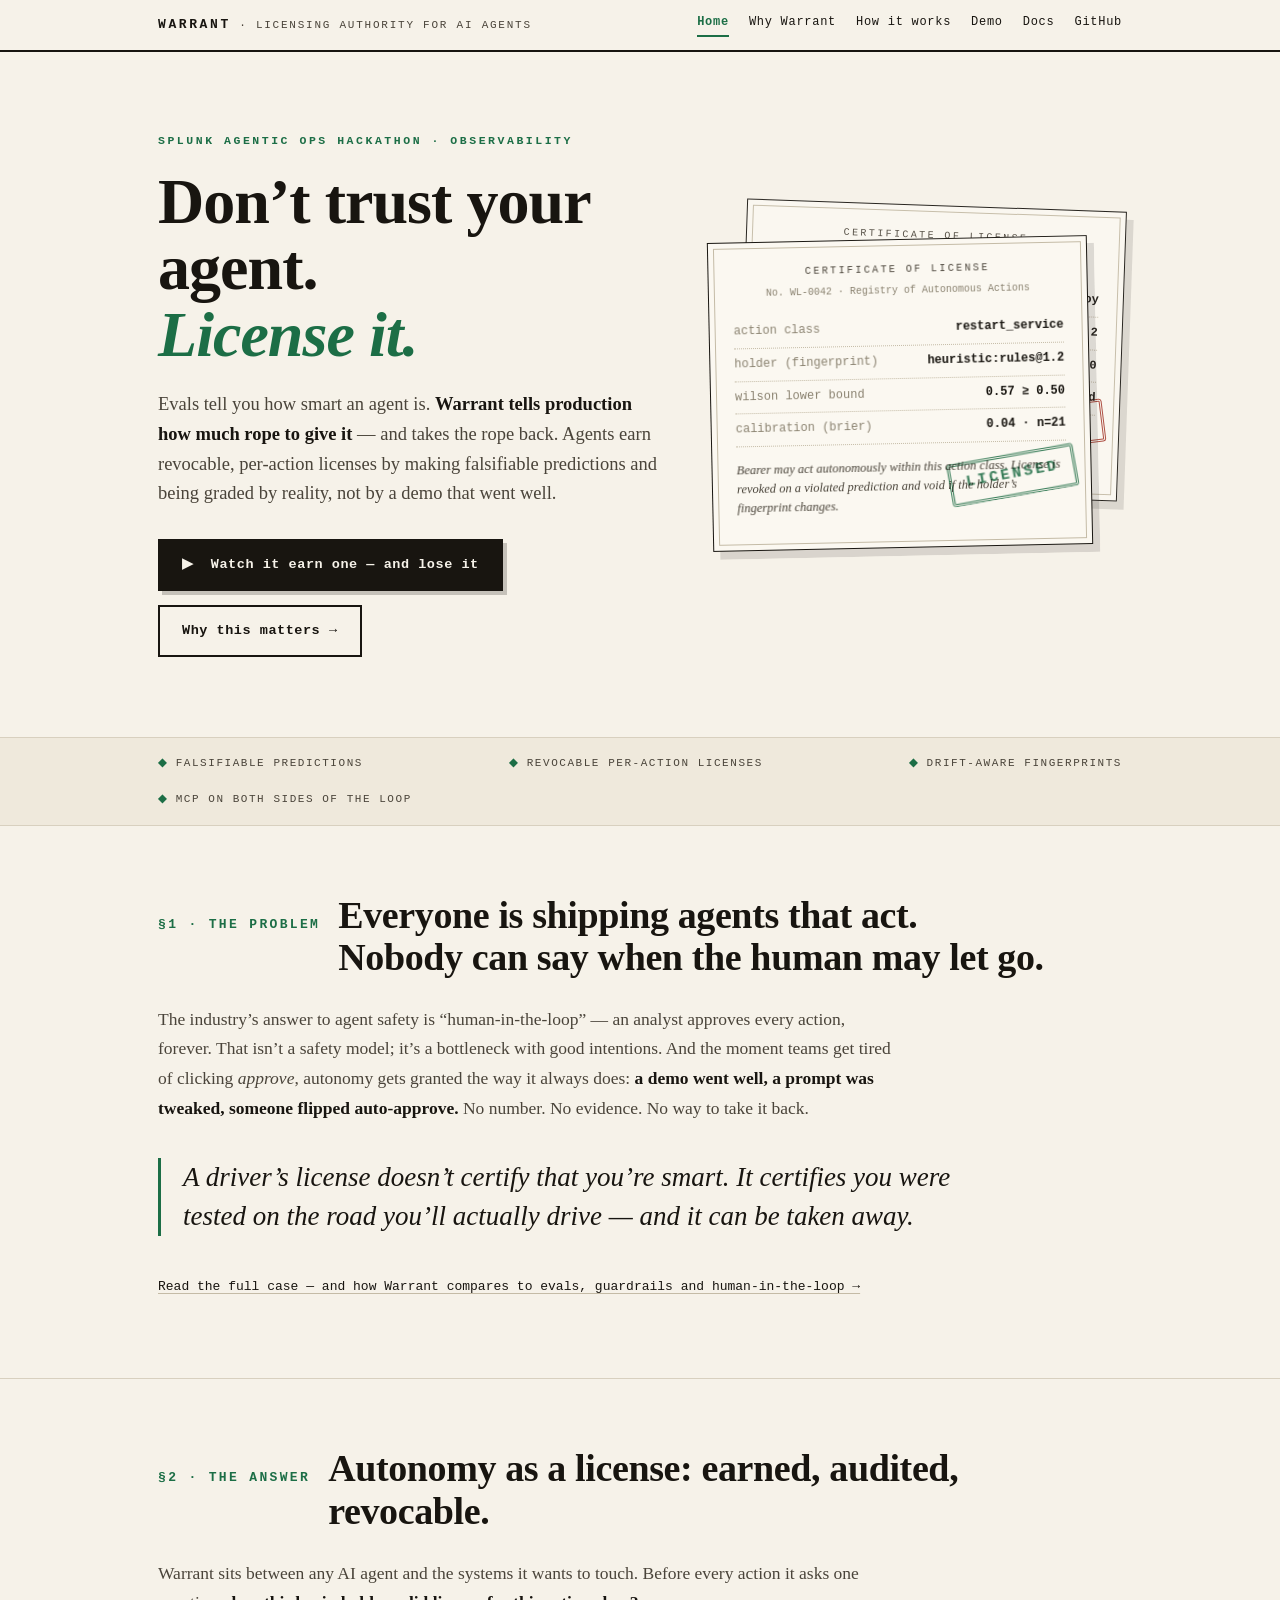
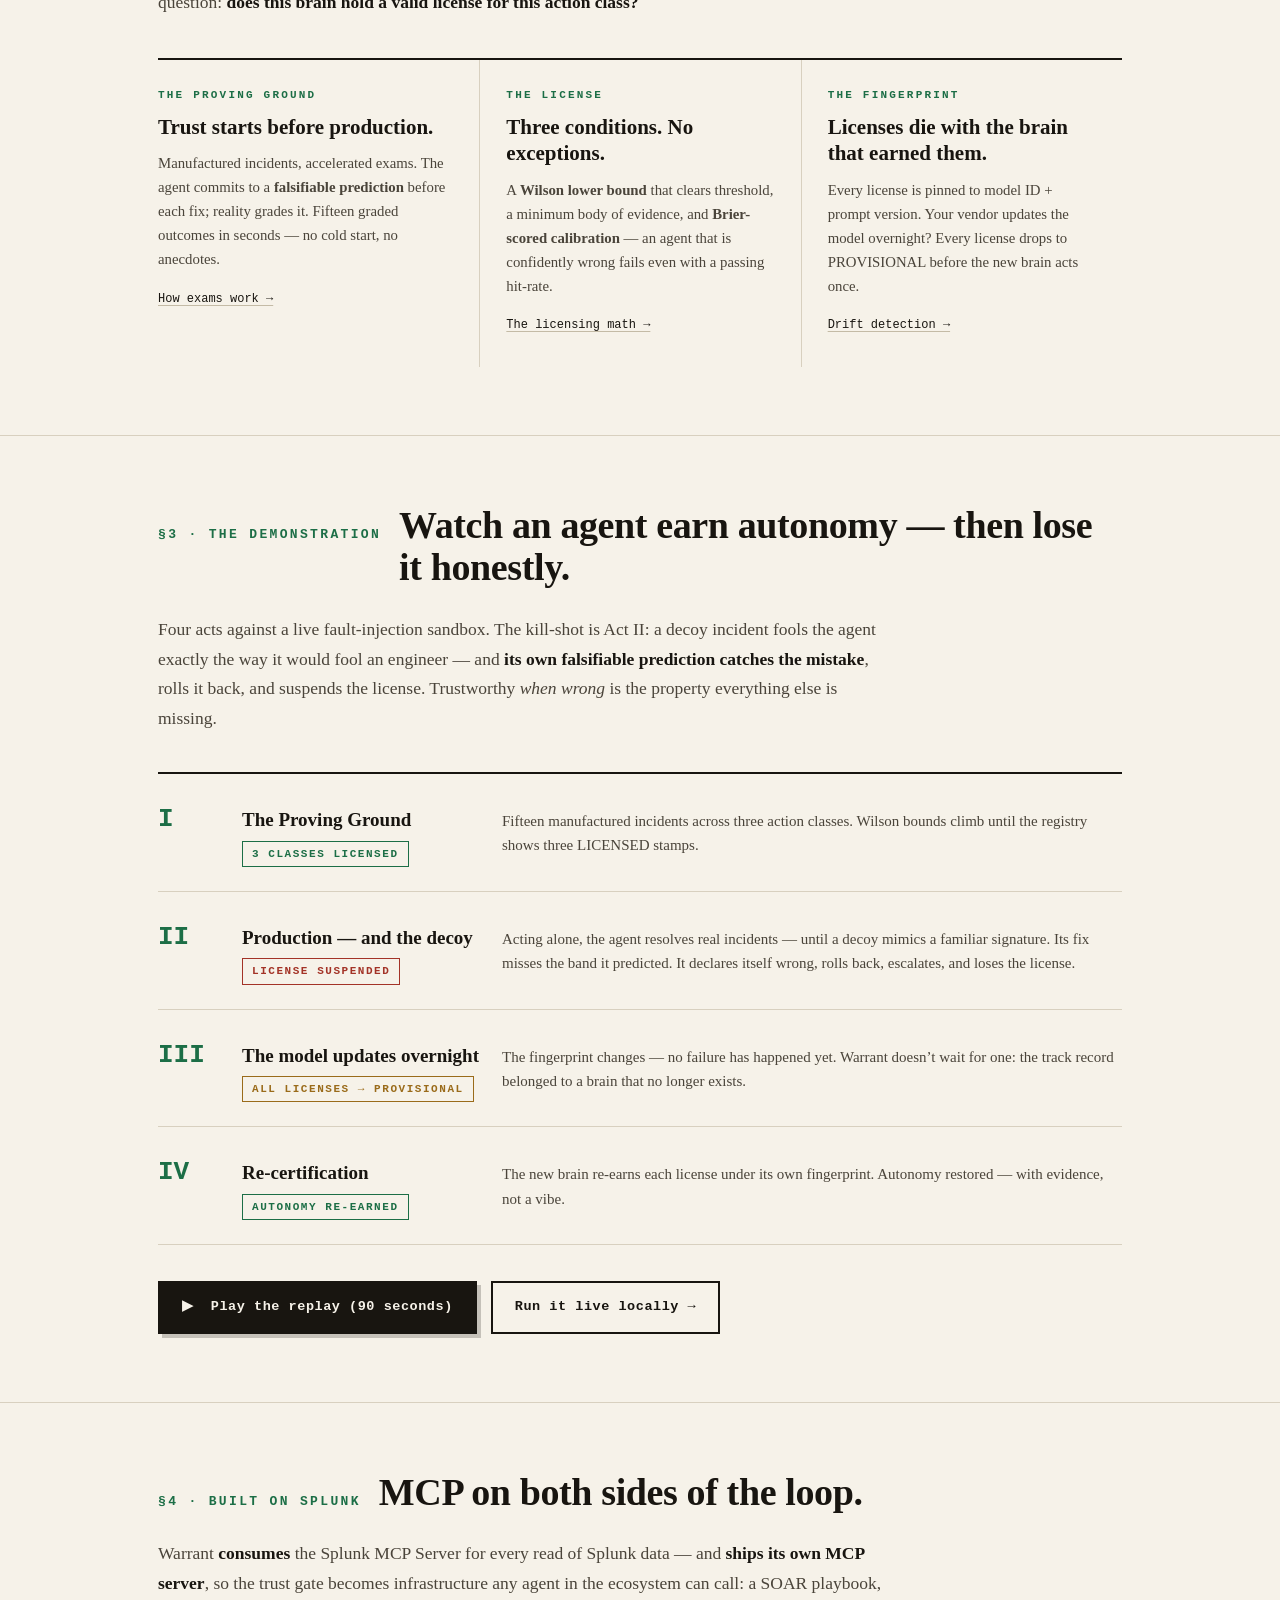
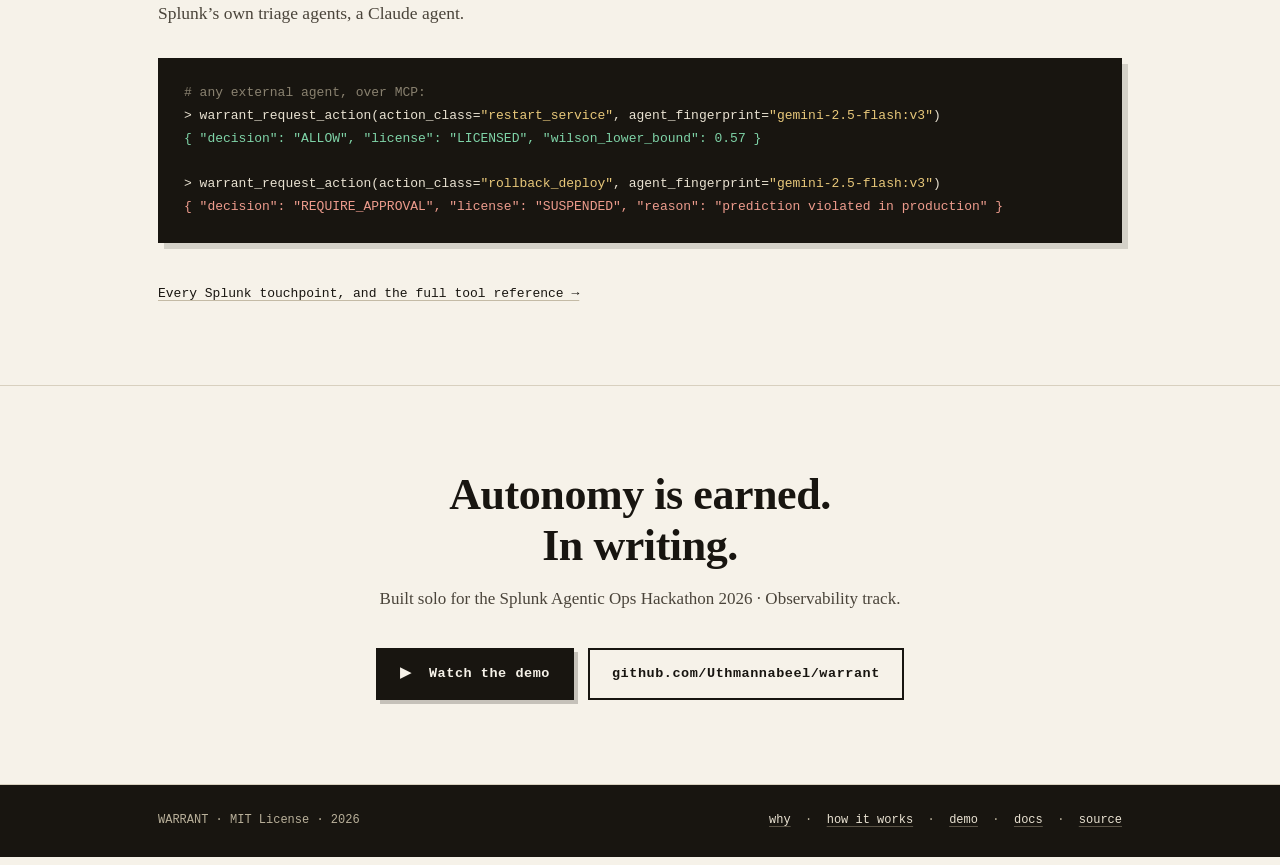
==== commit 0950971f: "Rebuild site as multi-page product website: home, why, how-it-works, docs, demo + shared design syst" ====
--- a/web/index.html
+++ b/web/index.html
@@ -5,190 +5,24 @@
 <meta name="viewport" content="width=device-width, initial-scale=1"/>
 <title>Warrant — the licensing authority for AI agents</title>
 <meta name="description" content="Evals tell you how smart an agent is. Warrant tells production how much rope to give it — and takes the rope back. Revocable, per-action licenses for AI agents, earned in a proving ground and graded by reality."/>
-<style>
-  /* ————— design system: the official document ————— */
-  :root{
-    --paper:#f6f2e9; --paper2:#efe9dc; --ink:#181510; --ink2:#4a443a; --faint:#8a8270;
-    --rule:#d8d0bf; --rule2:#c4bba6;
-    --green:#1c6e46; --red:#a33327; --amber:#9a6b1a; --blue:#1f4e8c;
-    --serif:Georgia,'Times New Roman',ui-serif,serif;
-    --mono:ui-monospace,Consolas,'Cascadia Mono',Menlo,monospace;
-  }
-  *{box-sizing:border-box}
-  html{scroll-behavior:smooth}
-  body{margin:0;background:var(--paper);color:var(--ink);
-       font:16px/1.65 var(--serif);
-       -webkit-font-smoothing:antialiased}
-  ::selection{background:#1c6e46;color:#f6f2e9}
-
-  a{color:var(--ink);text-decoration:underline;text-decoration-color:var(--rule2);
-    text-underline-offset:3px;transition:text-decoration-color .15s}
-  a:hover{text-decoration-color:var(--ink)}
-
-  .mono{font-family:var(--mono)}
-  .doc{max-width:1020px;margin:0 auto;padding:0 28px}
-
-  /* ————— form-header strip ————— */
-  .formbar{border-bottom:2px solid var(--ink);background:var(--paper)}
-  .formbar .doc{display:flex;justify-content:space-between;align-items:center;gap:16px;
-                padding-top:14px;padding-bottom:14px;flex-wrap:wrap}
-  .formbar .id{font-family:var(--mono);font-size:11px;letter-spacing:.16em;color:var(--ink2);text-transform:uppercase}
-  .formbar .id b{color:var(--ink);font-weight:700}
-  nav{display:flex;gap:22px;font-family:var(--mono);font-size:12px;letter-spacing:.06em}
-  nav a{text-decoration:none;border-bottom:1px solid transparent}
-  nav a:hover{border-bottom-color:var(--ink)}
-
-  /* ————— hero ————— */
-  .hero{border-bottom:1px solid var(--rule);position:relative;overflow:hidden}
-  .hero .doc{display:grid;grid-template-columns:1.1fr .9fr;gap:48px;align-items:center;
-             padding-top:84px;padding-bottom:84px}
-  .hero h1{font-size:clamp(40px,5.6vw,64px);line-height:1.04;margin:0 0 22px;font-weight:700;
-           letter-spacing:-.015em}
-  .hero h1 em{font-style:italic;color:var(--green)}
-  .hero .lede{font-size:18.5px;line-height:1.6;color:var(--ink2);max-width:34em;margin:0 0 14px}
-  .hero .lede b{color:var(--ink)}
-  .kicker{font-family:var(--mono);font-size:11.5px;letter-spacing:.22em;text-transform:uppercase;
-          color:var(--green);margin:0 0 18px;font-weight:700}
-  .ctas{display:flex;gap:14px;margin-top:30px;flex-wrap:wrap;align-items:center}
-  .btn{display:inline-block;font-family:var(--mono);font-size:13.5px;font-weight:700;letter-spacing:.04em;
-       padding:13px 22px;border:2px solid var(--ink);text-decoration:none;background:var(--ink);color:var(--paper);
-       transition:transform .12s, box-shadow .12s; box-shadow:4px 4px 0 rgba(24,21,16,.22)}
-  .btn:hover{transform:translate(-1px,-1px);box-shadow:6px 6px 0 rgba(24,21,16,.25)}
-  .btn.ghost{background:transparent;color:var(--ink);box-shadow:none}
-  .btn.ghost:hover{background:rgba(24,21,16,.05);transform:none}
-
-  /* ————— certificate cards ————— */
-  .certs{position:relative;min-height:380px}
-  .cert{position:absolute;width:min(380px,100%);background:#fbf8f1;border:1.5px solid var(--ink);
-        padding:22px 24px 20px;box-shadow:7px 8px 0 rgba(24,21,16,.13)}
-  .cert::before{content:"";position:absolute;inset:5px;border:1px solid var(--rule2);pointer-events:none}
-  .cert.front{top:34px;left:0;z-index:2;transform:rotate(-1.2deg)}
-  .cert.back{top:0;right:0;z-index:1;transform:rotate(2deg);opacity:.92}
-  .cert .ctitle{font-family:var(--mono);font-size:10px;letter-spacing:.24em;text-transform:uppercase;
-                color:var(--ink2);text-align:center;margin-bottom:4px}
-  .cert .cno{font-family:var(--mono);font-size:10px;text-align:center;color:var(--faint);margin-bottom:14px}
-  .cert .field{display:flex;justify-content:space-between;gap:12px;font-family:var(--mono);font-size:12px;
-               padding:6px 0;border-bottom:1px dotted var(--rule2)}
-  .cert .field .k{color:var(--faint)} .cert .field .v{font-weight:700;text-align:right}
-  .cert .clause{font-size:12.5px;font-style:italic;color:var(--ink2);margin-top:14px;line-height:1.5}
-
-  .stamp{position:absolute;font-family:var(--mono);font-weight:800;letter-spacing:.18em;
-         border:3px double currentColor;padding:6px 14px;font-size:15px;text-transform:uppercase;
-         transform:rotate(-9deg);opacity:0;mix-blend-mode:multiply;border-radius:3px}
-  .stamp.green{color:var(--green)} .stamp.red{color:var(--red)} .stamp.amber{color:var(--amber)}
-  .cert .stamp{right:14px;bottom:48px}
-  .stamp.in{animation:thud .38s cubic-bezier(.2,1.6,.4,1) forwards}
-  @keyframes thud{
-    0%{opacity:0;transform:rotate(-9deg) scale(2.1)}
-    65%{opacity:.95;transform:rotate(-9deg) scale(.96)}
-    100%{opacity:.9;transform:rotate(-9deg) scale(1)}
-  }
-
-  /* ————— sections as numbered clauses ————— */
-  section{border-bottom:1px solid var(--rule)}
-  section .doc{padding-top:72px;padding-bottom:72px}
-  .clausehead{display:flex;align-items:baseline;gap:18px;margin-bottom:28px}
-  .clausehead .num{font-family:var(--mono);font-size:13px;font-weight:700;letter-spacing:.18em;
-                   color:var(--green);white-space:nowrap}
-  .clausehead h2{font-size:clamp(26px,3.4vw,38px);margin:0;line-height:1.12;letter-spacing:-.01em}
-  .prose{font-size:17.5px;line-height:1.7;color:var(--ink2);max-width:42em}
-  .prose b,.prose strong{color:var(--ink)}
-  .pull{font-size:clamp(20px,2.6vw,27px);line-height:1.45;font-style:italic;max-width:30em;
-        border-left:3px solid var(--green);padding-left:22px;margin:34px 0 0;color:var(--ink)}
-
-  /* three-condition table */
-  .ledger{width:100%;border-collapse:collapse;margin-top:34px;font-family:var(--mono);font-size:13px}
-  .ledger th{font-size:10.5px;letter-spacing:.18em;text-transform:uppercase;color:var(--faint);
-             text-align:left;font-weight:700;padding:0 14px 10px;border-bottom:2px solid var(--ink)}
-  .ledger td{padding:14px;border-bottom:1px solid var(--rule);vertical-align:top}
-  .ledger td:first-child,.ledger th:first-child{padding-left:0}
-  .ledger .cond{font-weight:700}
-  .ledger .why{font-family:var(--serif);font-size:14.5px;color:var(--ink2);font-style:italic}
-
-  /* pillars */
-  .pillars{display:grid;grid-template-columns:repeat(3,1fr);gap:0;margin-top:42px;
-           border-top:2px solid var(--ink)}
-  .pillar{padding:26px 26px 30px;border-left:1px solid var(--rule)}
-  .pillar:first-child{border-left:none;padding-left:0}
-  .pillar .pnum{font-family:var(--mono);font-size:11px;letter-spacing:.2em;color:var(--green);
-                font-weight:700;text-transform:uppercase}
-  .pillar h3{font-size:21px;margin:10px 0 12px;line-height:1.25}
-  .pillar p{font-size:14.8px;line-height:1.62;color:var(--ink2);margin:0}
-
-  /* lifecycle strip */
-  .cycle{display:flex;align-items:center;gap:0;margin-top:44px;flex-wrap:wrap;font-family:var(--mono)}
-  .state{border:2px solid currentColor;padding:10px 18px;font-size:13px;font-weight:800;letter-spacing:.14em}
-  .state.p{color:var(--amber)} .state.l{color:var(--green)} .state.s{color:var(--red)}
-  .arrow{padding:0 14px;color:var(--faint);font-size:13px;white-space:nowrap}
-  .arrow small{display:block;font-size:9.5px;letter-spacing:.08em;text-transform:uppercase;text-align:center}
-  .driftnote{margin-top:22px;font-family:var(--mono);font-size:12.5px;color:var(--red);
-             border:1px dashed var(--red);display:inline-block;padding:10px 16px}
-
-  /* code plate */
-  .plate{background:var(--ink);color:#e9e2d2;font-family:var(--mono);font-size:13px;line-height:1.75;
-         padding:24px 26px;margin-top:36px;overflow-x:auto;box-shadow:6px 6px 0 rgba(24,21,16,.15)}
-  .plate .c{color:#8a8270} .plate .g{color:#7fd4a8} .plate .r{color:#ee9c8d} .plate .y{color:#e8c87a}
-
-  /* acts */
-  .acts{counter-reset:act;margin-top:40px;border-top:2px solid var(--ink)}
-  .act{display:grid;grid-template-columns:64px 240px 1fr;gap:20px;padding:24px 0;
-       border-bottom:1px solid var(--rule);align-items:baseline}
-  .act .anum{font-family:var(--mono);font-size:26px;font-weight:800;color:var(--green)}
-  .act h3{font-size:19px;margin:0;line-height:1.3}
-  .act p{margin:0;font-size:15px;line-height:1.62;color:var(--ink2)}
-  .act .verdict{font-family:var(--mono);font-size:11px;font-weight:800;letter-spacing:.14em;
-                text-transform:uppercase;display:inline-block;margin-top:8px;padding:3px 9px;border:1.5px solid}
-  .v-ok{color:var(--green)} .v-bad{color:var(--red)} .v-warn{color:var(--amber)}
-
-  /* splunk two-column */
-  .twocol{display:grid;grid-template-columns:1fr 1fr;gap:36px;margin-top:38px}
-  .col h3{font-family:var(--mono);font-size:12px;letter-spacing:.2em;text-transform:uppercase;
-          margin:0 0 16px;padding-bottom:10px;border-bottom:2px solid var(--ink)}
-  .tool{font-family:var(--mono);font-size:13px;padding:9px 0;border-bottom:1px dotted var(--rule2)}
-  .tool b{font-weight:700}
-  .tool span{display:block;font-family:var(--serif);font-size:13.5px;font-style:italic;color:var(--ink2)}
-
-  /* closing + footer */
-  .closing{text-align:center}
-  .closing .doc{padding-top:88px;padding-bottom:88px}
-  .closing h2{font-size:clamp(28px,4vw,44px);line-height:1.15;margin:0 0 14px;letter-spacing:-.01em}
-  .closing p{color:var(--ink2);font-size:17px;margin:0 0 34px}
-  footer{background:var(--ink);color:#b9b09a}
-  footer .doc{display:flex;justify-content:space-between;gap:18px;padding-top:26px;padding-bottom:26px;
-              flex-wrap:wrap;font-family:var(--mono);font-size:12px}
-  footer a{color:#e9e2d2;text-decoration-color:#5a5346}
-  footer a:hover{text-decoration-color:#e9e2d2}
-
-  /* reveal on scroll */
-  .rv{opacity:0;transform:translateY(14px);transition:opacity .5s ease,transform .5s ease}
-  .rv.vis{opacity:1;transform:none}
-
-  @media (max-width:860px){
-    .hero .doc{grid-template-columns:1fr;gap:40px;padding-top:56px;padding-bottom:56px}
-    .certs{min-height:0;height:auto}
-    .cert{position:relative;width:100%}
-    .cert.front{top:0;transform:rotate(-.8deg)}
-    .cert.back{display:none}
-    .pillars{grid-template-columns:1fr}
-    .pillar{border-left:none;padding-left:0;border-top:1px solid var(--rule)}
-    .pillar:first-child{border-top:none}
-    .act{grid-template-columns:48px 1fr;grid-template-rows:auto auto}
-    .act p{grid-column:2}
-    .twocol{grid-template-columns:1fr}
-    section .doc{padding-top:52px;padding-bottom:52px}
-  }
-</style>
+<meta property="og:title" content="Warrant — the licensing authority for AI agents"/>
+<meta property="og:description" content="Don't trust your agent. License it. Agents earn revocable, per-action licenses by making falsifiable predictions and being graded by reality."/>
+<meta property="og:url" content="https://warrant-chi.vercel.app/"/>
+<meta property="og:type" content="website"/>
+<link rel="icon" href="data:image/svg+xml,%3Csvg xmlns='http://www.w3.org/2000/svg' viewBox='0 0 64 64'%3E%3Crect width='64' height='64' fill='%23f6f2e9'/%3E%3Crect x='7' y='7' width='50' height='50' fill='none' stroke='%231c6e46' stroke-width='5'/%3E%3Ctext x='32' y='45' font-family='Georgia,serif' font-size='36' font-weight='bold' text-anchor='middle' fill='%231c6e46'%3EW%3C/text%3E%3C/svg%3E"/>
+<link rel="stylesheet" href="styles.css"/>
 </head>
 <body>
 
-<!-- form header -->
 <div class="formbar">
   <div class="doc">
-    <div class="id"><b>WARRANT</b> · Form W-1 · Licensing authority for AI agents</div>
+    <div class="id"><a href="index.html"><b>WARRANT</b></a> · Licensing authority for AI agents</div>
     <nav>
-      <a href="#how">How it works</a>
-      <a href="#demo">The demo</a>
-      <a href="#splunk">Splunk</a>
+      <a href="index.html" class="active">Home</a>
+      <a href="why.html">Why Warrant</a>
+      <a href="how-it-works.html">How it works</a>
+      <a href="demo.html">Demo</a>
+      <a href="docs.html">Docs</a>
       <a href="https://github.com/Uthmannabeel/warrant">GitHub</a>
     </nav>
   </div>
@@ -207,7 +41,7 @@
       </p>
       <div class="ctas">
         <a class="btn" href="demo.html">&#9654;&nbsp; Watch it earn one &mdash; and lose it</a>
-        <a class="btn ghost" href="https://github.com/Uthmannabeel/warrant">View source &rarr;</a>
+        <a class="btn ghost" href="why.html">Why this matters &rarr;</a>
       </div>
     </div>
     <div class="certs" aria-hidden="true">
@@ -236,7 +70,17 @@
   </div>
 </div>
 
-<!-- §1 problem -->
+<!-- trust strip -->
+<div class="strip">
+  <div class="doc">
+    <span><b>&#9670;</b> falsifiable predictions</span>
+    <span><b>&#9670;</b> revocable per-action licenses</span>
+    <span><b>&#9670;</b> drift-aware fingerprints</span>
+    <span><b>&#9670;</b> MCP on both sides of the loop</span>
+  </div>
+</div>
+
+<!-- problem -->
 <section>
   <div class="doc rv">
     <div class="clausehead"><span class="num">&sect;1 &middot; THE PROBLEM</span>
@@ -252,158 +96,105 @@
       A driver&rsquo;s license doesn&rsquo;t certify that you&rsquo;re smart. It certifies you were
       tested on the road you&rsquo;ll actually drive &mdash; and it can be taken away.
     </p>
-  </div>
-</section>
-
-<!-- §2 how it works -->
-<section id="how">
-  <div class="doc rv">
-    <div class="clausehead"><span class="num">&sect;2 &middot; HOW IT WORKS</span>
-      <h2>Trust as paperwork &mdash; in the best possible sense.</h2></div>
+    <p class="next"><a href="why.html">Read the full case &mdash; and how Warrant compares to evals, guardrails and human-in-the-loop &rarr;</a></p>
+  </div>
+</section>
+
+<!-- answer -->
+<section>
+  <div class="doc rv">
+    <div class="clausehead"><span class="num">&sect;2 &middot; THE ANSWER</span>
+      <h2>Autonomy as a license: earned, audited, revocable.</h2></div>
     <p class="prose">
       Warrant sits between any AI agent and the systems it wants to touch. Before every action it
       asks one question: <b>does this brain hold a valid license for this action class?</b>
-      Licenses are earned, audited, and revoked &mdash; automatically.
-    </p>
-
+    </p>
     <div class="pillars">
       <div class="pillar">
-        <div class="pnum">2.1 &middot; The Proving Ground</div>
+        <div class="pnum">The Proving Ground</div>
         <h3>Trust starts before production.</h3>
-        <p>Warrant manufactures realistic incidents at varied severity and noise, and runs the
-        agent through accelerated exams. Before each fix the agent must commit to a
-        <b>falsifiable prediction</b> &mdash; a forecast band the metric must return to. Reality
-        grades the exam, not an LLM judge. Fifteen graded outcomes in seconds: no cold start, no
-        anecdotes.</p>
+        <p>Manufactured incidents, accelerated exams. The agent commits to a <b>falsifiable
+        prediction</b> before each fix; reality grades it. Fifteen graded outcomes in seconds —
+        no cold start, no anecdotes.</p>
+        <a href="how-it-works.html#proving-ground">How exams work &rarr;</a>
       </div>
       <div class="pillar">
-        <div class="pnum">2.2 &middot; The License</div>
+        <div class="pnum">The License</div>
         <h3>Three conditions. No exceptions.</h3>
-        <p>A license is granted per action class only when the <b>Wilson lower bound</b> on the
-        hit-rate clears threshold (one lucky pass can never license), there&rsquo;s a <b>minimum
-        body of evidence</b>, and the <b>Brier score</b> shows the agent&rsquo;s confidence matches
-        reality &mdash; an agent that is confidently wrong fails even with a passing hit-rate.</p>
+        <p>A <b>Wilson lower bound</b> that clears threshold, a minimum body of evidence, and
+        <b>Brier-scored calibration</b> — an agent that is confidently wrong fails even with a
+        passing hit-rate.</p>
+        <a href="how-it-works.html#license">The licensing math &rarr;</a>
       </div>
       <div class="pillar">
-        <div class="pnum">2.3 &middot; The Fingerprint</div>
+        <div class="pnum">The Fingerprint</div>
         <h3>Licenses die with the brain that earned them.</h3>
-        <p>Every license is pinned to a fingerprint of the agent&rsquo;s brain &mdash; model ID plus
-        prompt version. Your vendor updates the model overnight? Every license drops to
-        PROVISIONAL before the new brain acts once. <b>Yesterday&rsquo;s track record doesn&rsquo;t
-        transfer to today&rsquo;s model.</b></p>
-      </div>
-    </div>
-
-    <table class="ledger" aria-label="License conditions">
-      <thead><tr><th>condition</th><th>test</th><th>what it prevents</th></tr></thead>
-      <tbody>
-        <tr><td class="cond">confidence</td><td>wilson_lower_bound(hits, n) &ge; 0.50</td>
-            <td class="why">a lucky streak counting as competence</td></tr>
-        <tr><td class="cond">evidence</td><td>n &ge; min_samples</td>
-            <td class="why">licensing on an anecdote</td></tr>
-        <tr><td class="cond">calibration</td><td>brier(confidence, outcome) &le; max</td>
-            <td class="why">trust bought with bravado</td></tr>
-      </tbody>
-    </table>
-  </div>
-</section>
-
-<!-- §3 lifecycle -->
-<section>
-  <div class="doc rv">
-    <div class="clausehead"><span class="num">&sect;3 &middot; THE LIFECYCLE</span>
-      <h2>Every license can be taken away. That&rsquo;s the point.</h2></div>
-    <p class="prose">
-      One violated prediction in production suspends the license on the spot &mdash; the agent
-      rolls back its own action, escalates to a human, and goes back to supervised mode. It can
-      re-earn autonomy the same way it earned it the first time: with evidence.
-    </p>
-    <div class="cycle">
-      <span class="state p">PROVISIONAL</span>
-      <span class="arrow"><small>passes exams</small>&mdash;&mdash;&#9654;</span>
-      <span class="state l">LICENSED</span>
-      <span class="arrow"><small>violates prediction</small>&mdash;&mdash;&#9654;</span>
-      <span class="state s">SUSPENDED</span>
-      <span class="arrow"><small>re-certifies</small>&mdash;&mdash;&#9654;</span>
-      <span class="state p">PROVISIONAL</span>
-    </div>
-    <div class="driftnote">&#9888; fingerprint changed (model/prompt drift) &rarr; ALL licenses revert to PROVISIONAL</div>
-  </div>
-</section>
-
-<!-- §4 demo -->
+        <p>Every license is pinned to model&nbsp;ID + prompt version. Your vendor updates the model
+        overnight? Every license drops to PROVISIONAL before the new brain acts once.</p>
+        <a href="how-it-works.html#drift">Drift detection &rarr;</a>
+      </div>
+    </div>
+  </div>
+</section>
+
+<!-- demo -->
 <section id="demo">
   <div class="doc rv">
-    <div class="clausehead"><span class="num">&sect;4 &middot; THE DEMONSTRATION</span>
+    <div class="clausehead"><span class="num">&sect;3 &middot; THE DEMONSTRATION</span>
       <h2>Watch an agent earn autonomy &mdash; then lose it honestly.</h2></div>
     <p class="prose">
-      The demo runs Warrant against a live fault-injection sandbox in four acts. The kill-shot is
-      Act&nbsp;II: a decoy incident fools the agent exactly the way it would fool an engineer &mdash;
-      and <b>its own falsifiable prediction catches the mistake</b>, rolls it back, and suspends
-      the license. Trustworthy <i>when wrong</i> is the property everything else is missing.
+      Four acts against a live fault-injection sandbox. The kill-shot is Act&nbsp;II: a decoy
+      incident fools the agent exactly the way it would fool an engineer &mdash; and <b>its own
+      falsifiable prediction catches the mistake</b>, rolls it back, and suspends the license.
+      Trustworthy <i>when wrong</i> is the property everything else is missing.
     </p>
     <div class="acts">
       <div class="act"><span class="anum">I</span>
         <div><h3>The Proving Ground</h3><span class="verdict v-ok">3 classes licensed</span></div>
-        <p>Fifteen manufactured incidents across three action classes. The agent commits to a
-        forecast band before each fix; reality grades it. Wilson bounds climb until the registry
-        shows three LICENSED stamps.</p>
+        <p>Fifteen manufactured incidents across three action classes. Wilson bounds climb until
+        the registry shows three LICENSED stamps.</p>
       </div>
       <div class="act"><span class="anum">II</span>
         <div><h3>Production &mdash; and the decoy</h3><span class="verdict v-bad">license suspended</span></div>
-        <p>Licensed and acting alone, the agent resolves real incidents &mdash; until a decoy fault
-        mimics a familiar signature. Its fix doesn&rsquo;t bring the metric back inside the band it
-        predicted. It declares itself wrong, rolls back, escalates, and loses the license.</p>
+        <p>Acting alone, the agent resolves real incidents &mdash; until a decoy mimics a familiar
+        signature. Its fix misses the band it predicted. It declares itself wrong, rolls back,
+        escalates, and loses the license.</p>
       </div>
       <div class="act"><span class="anum">III</span>
         <div><h3>The model updates overnight</h3><span class="verdict v-warn">all licenses &rarr; provisional</span></div>
-        <p>The brain&rsquo;s fingerprint changes &mdash; no failure has happened yet. Warrant
-        doesn&rsquo;t wait for one: every license reverts to PROVISIONAL because the thing that
-        earned them no longer exists.</p>
+        <p>The fingerprint changes &mdash; no failure has happened yet. Warrant doesn&rsquo;t wait
+        for one: the track record belonged to a brain that no longer exists.</p>
       </div>
       <div class="act"><span class="anum">IV</span>
         <div><h3>Re-certification</h3><span class="verdict v-ok">autonomy re-earned</span></div>
-        <p>The new brain goes back through the proving ground and re-earns each license under its
-        own fingerprint. Autonomy restored &mdash; with evidence, not a vibe.</p>
+        <p>The new brain re-earns each license under its own fingerprint. Autonomy restored —
+        with evidence, not a vibe.</p>
       </div>
     </div>
     <div class="ctas" style="margin-top:36px">
       <a class="btn" href="demo.html">&#9654;&nbsp; Play the replay (90 seconds)</a>
-      <a class="btn ghost" href="https://github.com/Uthmannabeel/warrant#run-it">Run it live locally &rarr;</a>
-    </div>
-  </div>
-</section>
-
-<!-- §5 splunk -->
+      <a class="btn ghost" href="docs.html">Run it live locally &rarr;</a>
+    </div>
+  </div>
+</section>
+
+<!-- splunk -->
 <section id="splunk">
   <div class="doc rv">
-    <div class="clausehead"><span class="num">&sect;5 &middot; BUILT ON SPLUNK</span>
+    <div class="clausehead"><span class="num">&sect;4 &middot; BUILT ON SPLUNK</span>
       <h2>MCP on both sides of the loop.</h2></div>
     <p class="prose">
       Warrant <b>consumes</b> the Splunk MCP Server for every read of Splunk data &mdash; and
       <b>ships its own MCP server</b>, so the trust gate becomes infrastructure any agent in the
       ecosystem can call: a SOAR playbook, Splunk&rsquo;s own triage agents, a Claude agent.
     </p>
-    <div class="twocol">
-      <div class="col">
-        <h3>Consumes &middot; Splunk MCP Server</h3>
-        <div class="tool"><b>splunk_run_query</b><span>operational context from _internal during diagnosis</span></div>
-        <div class="tool"><b>saia_generate_spl</b><span>hosted-model SPL authoring (AI Assistant)</span></div>
-        <div class="tool"><b>splunk/trust_ledger.spl</b><span>the licensing math &mdash; Wilson + Brier &mdash; as a native SPL saved search</span></div>
-      </div>
-      <div class="col">
-        <h3>Ships &middot; Warrant MCP Server</h3>
-        <div class="tool"><b>warrant_request_action</b><span>&ldquo;may I act?&rdquo; &rarr; ALLOW or REQUIRE_APPROVAL</span></div>
-        <div class="tool"><b>warrant_report_outcome</b><span>graded result feeds the ledger and the license</span></div>
-        <div class="tool"><b>warrant_check_license / warrant_list_licenses</b><span>the registry, queryable by anything</span></div>
-      </div>
-    </div>
     <div class="plate"><span class="c"># any external agent, over MCP:</span>
 &gt; warrant_request_action(action_class=<span class="y">"restart_service"</span>, agent_fingerprint=<span class="y">"gemini-2.5-flash:v3"</span>)
 <span class="g">{ "decision": "ALLOW", "license": "LICENSED", "wilson_lower_bound": 0.57 }</span>
 
 &gt; warrant_request_action(action_class=<span class="y">"rollback_deploy"</span>, agent_fingerprint=<span class="y">"gemini-2.5-flash:v3"</span>)
 <span class="r">{ "decision": "REQUIRE_APPROVAL", "license": "SUSPENDED", "reason": "prediction violated in production" }</span></div>
+    <p class="next"><a href="how-it-works.html#mcp">Every Splunk touchpoint, and the full tool reference &rarr;</a></p>
   </div>
 </section>
 
@@ -423,17 +214,18 @@
   <div class="doc">
     <span>WARRANT &middot; MIT License &middot; 2026</span>
     <span>
-      <a href="demo.html">demo replay</a> &nbsp;&middot;&nbsp;
-      <a href="https://github.com/Uthmannabeel/warrant">source</a> &nbsp;&middot;&nbsp;
-      <a href="https://github.com/Uthmannabeel/warrant/blob/main/architecture_diagram.md">architecture</a>
+      <a href="why.html">why</a> &nbsp;&middot;&nbsp;
+      <a href="how-it-works.html">how it works</a> &nbsp;&middot;&nbsp;
+      <a href="demo.html">demo</a> &nbsp;&middot;&nbsp;
+      <a href="docs.html">docs</a> &nbsp;&middot;&nbsp;
+      <a href="https://github.com/Uthmannabeel/warrant">source</a>
     </span>
   </div>
 </footer>
 
 <script>
-// stamps thud in on load (hero) and on scroll (sections)
-addEventListener('load',()=>{ document.querySelectorAll('[data-stamp]').forEach((s,i)=>{
-  setTimeout(()=>s.classList.add('in'), 500+i*420); });});
+addEventListener('load',()=>{document.querySelectorAll('[data-stamp]').forEach((s,i)=>{
+  setTimeout(()=>s.classList.add('in'),500+i*420)})});
 const io=new IntersectionObserver(es=>es.forEach(e=>{
   if(e.isIntersecting){e.target.classList.add('vis');io.unobserve(e.target)}}),{threshold:.12});
 document.querySelectorAll('.rv').forEach(el=>io.observe(el));
--- a/web/styles.css
+++ b/web/styles.css
@@ -0,0 +1,241 @@
+/* ————————————————————————————————————————————————
+   WARRANT design system — “the official document”
+   paper · serif display · mono ledger · rubber stamps
+   ———————————————————————————————————————————————— */
+:root{
+  --paper:#f6f2e9; --paper2:#efe9dc; --card:#fbf8f1;
+  --ink:#181510; --ink2:#4a443a; --faint:#8a8270;
+  --rule:#d8d0bf; --rule2:#c4bba6;
+  --green:#1c6e46; --red:#a33327; --amber:#9a6b1a; --blue:#1f4e8c;
+  --serif:Georgia,'Times New Roman',ui-serif,serif;
+  --mono:ui-monospace,Consolas,'Cascadia Mono',Menlo,monospace;
+}
+*{box-sizing:border-box}
+html{scroll-behavior:smooth}
+body{margin:0;background:var(--paper);color:var(--ink);
+     font:16px/1.65 var(--serif);-webkit-font-smoothing:antialiased}
+::selection{background:var(--green);color:var(--paper)}
+a{color:var(--ink);text-decoration:underline;text-decoration-color:var(--rule2);
+  text-underline-offset:3px;transition:text-decoration-color .15s}
+a:hover{text-decoration-color:var(--ink)}
+a:focus-visible,button:focus-visible{outline:2px solid var(--green);outline-offset:3px}
+.mono{font-family:var(--mono)}
+.doc{max-width:1020px;margin:0 auto;padding:0 28px}
+
+/* ————— form-header / nav ————— */
+.formbar{border-bottom:2px solid var(--ink);background:var(--paper);
+         position:sticky;top:0;z-index:50}
+.formbar .doc{display:flex;justify-content:space-between;align-items:center;gap:16px;
+              padding-top:13px;padding-bottom:13px;flex-wrap:wrap}
+.formbar .id{font-family:var(--mono);font-size:11px;letter-spacing:.16em;
+             color:var(--ink2);text-transform:uppercase}
+.formbar .id a{text-decoration:none}
+.formbar .id b{color:var(--ink);font-weight:700;font-size:13px;letter-spacing:.2em}
+nav{display:flex;gap:20px;font-family:var(--mono);font-size:12px;letter-spacing:.06em;flex-wrap:wrap}
+nav a{text-decoration:none;border-bottom:2px solid transparent;padding-bottom:2px}
+nav a:hover{border-bottom-color:var(--rule2)}
+nav a.active{border-bottom-color:var(--green);color:var(--green);font-weight:700}
+
+/* ————— heroes ————— */
+.hero{border-bottom:1px solid var(--rule);overflow:hidden}
+.hero .doc{display:grid;grid-template-columns:1.1fr .9fr;gap:48px;align-items:center;
+           padding-top:80px;padding-bottom:80px}
+.hero h1{font-size:clamp(40px,5.6vw,64px);line-height:1.04;margin:0 0 22px;font-weight:700;
+         letter-spacing:-.015em}
+.hero h1 em,.pagehero h1 em{font-style:italic;color:var(--green)}
+.lede{font-size:18.5px;line-height:1.6;color:var(--ink2);max-width:34em;margin:0 0 14px}
+.lede b{color:var(--ink)}
+.kicker{font-family:var(--mono);font-size:11.5px;letter-spacing:.22em;text-transform:uppercase;
+        color:var(--green);margin:0 0 18px;font-weight:700}
+.pagehero{border-bottom:1px solid var(--rule)}
+.pagehero .doc{padding-top:64px;padding-bottom:56px}
+.pagehero h1{font-size:clamp(34px,4.6vw,52px);line-height:1.08;margin:0 0 18px;letter-spacing:-.015em}
+.pagehero .lede{margin-bottom:0}
+
+/* ————— buttons ————— */
+.ctas{display:flex;gap:14px;margin-top:30px;flex-wrap:wrap;align-items:center}
+.btn{display:inline-block;font-family:var(--mono);font-size:13.5px;font-weight:700;letter-spacing:.04em;
+     padding:13px 22px;border:2px solid var(--ink);text-decoration:none;background:var(--ink);
+     color:var(--paper);transition:transform .12s,box-shadow .12s;
+     box-shadow:4px 4px 0 rgba(24,21,16,.22)}
+.btn:hover{transform:translate(-1px,-1px);box-shadow:6px 6px 0 rgba(24,21,16,.25)}
+.btn.ghost{background:transparent;color:var(--ink);box-shadow:none}
+.btn.ghost:hover{background:rgba(24,21,16,.05);transform:none}
+
+/* ————— certificates + stamps ————— */
+.certs{position:relative;min-height:380px}
+.cert{position:absolute;width:min(380px,100%);background:var(--card);border:1.5px solid var(--ink);
+      padding:22px 24px 20px;box-shadow:7px 8px 0 rgba(24,21,16,.13)}
+.cert::before{content:"";position:absolute;inset:5px;border:1px solid var(--rule2);pointer-events:none}
+.cert.front{top:34px;left:0;z-index:2;transform:rotate(-1.2deg)}
+.cert.back{top:0;right:0;z-index:1;transform:rotate(2deg);opacity:.92}
+.cert .ctitle{font-family:var(--mono);font-size:10px;letter-spacing:.24em;text-transform:uppercase;
+              color:var(--ink2);text-align:center;margin-bottom:4px}
+.cert .cno{font-family:var(--mono);font-size:10px;text-align:center;color:var(--faint);margin-bottom:14px}
+.cert .field{display:flex;justify-content:space-between;gap:12px;font-family:var(--mono);font-size:12px;
+             padding:6px 0;border-bottom:1px dotted var(--rule2)}
+.cert .field .k{color:var(--faint)} .cert .field .v{font-weight:700;text-align:right}
+.cert .clause{font-size:12.5px;font-style:italic;color:var(--ink2);margin-top:14px;line-height:1.5}
+.stamp{position:absolute;font-family:var(--mono);font-weight:800;letter-spacing:.18em;
+       border:3px double currentColor;padding:6px 14px;font-size:15px;text-transform:uppercase;
+       transform:rotate(-9deg);opacity:0;mix-blend-mode:multiply;border-radius:3px}
+.stamp.green{color:var(--green)} .stamp.red{color:var(--red)} .stamp.amber{color:var(--amber)}
+.cert .stamp{right:14px;bottom:48px}
+.stamp.in{animation:thud .38s cubic-bezier(.2,1.6,.4,1) forwards}
+@keyframes thud{
+  0%{opacity:0;transform:rotate(-9deg) scale(2.1)}
+  65%{opacity:.95;transform:rotate(-9deg) scale(.96)}
+  100%{opacity:.9;transform:rotate(-9deg) scale(1)}}
+
+/* ————— trust strip ————— */
+.strip{border-bottom:1px solid var(--rule);background:var(--paper2)}
+.strip .doc{display:flex;justify-content:space-between;gap:18px;flex-wrap:wrap;
+            padding-top:16px;padding-bottom:16px;font-family:var(--mono);
+            font-size:11px;letter-spacing:.14em;text-transform:uppercase;color:var(--ink2)}
+.strip b{color:var(--green)}
+
+/* ————— sections / clauses ————— */
+section{border-bottom:1px solid var(--rule)}
+section .doc{padding-top:68px;padding-bottom:68px}
+.clausehead{display:flex;align-items:baseline;gap:18px;margin-bottom:26px}
+.clausehead .num{font-family:var(--mono);font-size:13px;font-weight:700;letter-spacing:.18em;
+                 color:var(--green);white-space:nowrap}
+.clausehead h2{font-size:clamp(26px,3.4vw,38px);margin:0;line-height:1.12;letter-spacing:-.01em}
+h3.sub{font-size:21px;margin:40px 0 12px}
+.prose{font-size:17.5px;line-height:1.7;color:var(--ink2);max-width:42em}
+.prose b,.prose strong{color:var(--ink)}
+.pull{font-size:clamp(20px,2.6vw,27px);line-height:1.45;font-style:italic;max-width:30em;
+      border-left:3px solid var(--green);padding-left:22px;margin:34px 0 0;color:var(--ink)}
+.next{margin-top:40px;font-family:var(--mono);font-size:13px}
+
+/* ————— ledger tables ————— */
+.ledger{width:100%;border-collapse:collapse;margin-top:30px;font-family:var(--mono);font-size:13px}
+.ledger th{font-size:10.5px;letter-spacing:.18em;text-transform:uppercase;color:var(--faint);
+           text-align:left;font-weight:700;padding:0 14px 10px;border-bottom:2px solid var(--ink)}
+.ledger td{padding:14px;border-bottom:1px solid var(--rule);vertical-align:top}
+.ledger td:first-child,.ledger th:first-child{padding-left:0}
+.ledger .cond{font-weight:700}
+.ledger .why{font-family:var(--serif);font-size:14.5px;color:var(--ink2);font-style:italic}
+.ledger .serif{font-family:var(--serif);font-size:14.5px;color:var(--ink2)}
+.ledger tr.hl td{background:rgba(28,110,70,.07);border-bottom:2px solid var(--green)}
+.ledger .ok{color:var(--green);font-weight:700} .ledger .no{color:var(--red)}
+
+/* ————— pillars ————— */
+.pillars{display:grid;grid-template-columns:repeat(3,1fr);gap:0;margin-top:40px;
+         border-top:2px solid var(--ink)}
+.pillar{padding:26px 26px 30px;border-left:1px solid var(--rule)}
+.pillar:first-child{border-left:none;padding-left:0}
+.pillar .pnum{font-family:var(--mono);font-size:11px;letter-spacing:.2em;color:var(--green);
+              font-weight:700;text-transform:uppercase}
+.pillar h3{font-size:21px;margin:10px 0 12px;line-height:1.25}
+.pillar p{font-size:14.8px;line-height:1.62;color:var(--ink2);margin:0 0 12px}
+.pillar a{font-family:var(--mono);font-size:12px}
+
+/* ————— lifecycle ————— */
+.cycle{display:flex;align-items:center;gap:0;margin-top:40px;flex-wrap:wrap;font-family:var(--mono)}
+.state{border:2px solid currentColor;padding:10px 18px;font-size:13px;font-weight:800;letter-spacing:.14em}
+.state.p{color:var(--amber)} .state.l{color:var(--green)} .state.s{color:var(--red)}
+.arrow{padding:0 14px;color:var(--faint);font-size:13px;white-space:nowrap}
+.arrow small{display:block;font-size:9.5px;letter-spacing:.08em;text-transform:uppercase;text-align:center}
+.driftnote{margin-top:22px;font-family:var(--mono);font-size:12.5px;color:var(--red);
+           border:1px dashed var(--red);display:inline-block;padding:10px 16px}
+
+/* ————— code plates ————— */
+.plate{background:var(--ink);color:#e9e2d2;font-family:var(--mono);font-size:13px;line-height:1.75;
+       padding:24px 26px;margin-top:30px;overflow-x:auto;box-shadow:6px 6px 0 rgba(24,21,16,.15);
+       white-space:pre}
+.plate .c{color:#8a8270}.plate .g{color:#7fd4a8}.plate .r{color:#ee9c8d}.plate .y{color:#e8c87a}
+.plate .b{color:#9fc1ee}
+
+/* ————— acts ————— */
+.acts{margin-top:38px;border-top:2px solid var(--ink)}
+.act{display:grid;grid-template-columns:64px 240px 1fr;gap:20px;padding:24px 0;
+     border-bottom:1px solid var(--rule);align-items:baseline}
+.act .anum{font-family:var(--mono);font-size:26px;font-weight:800;color:var(--green)}
+.act h3{font-size:19px;margin:0;line-height:1.3}
+.act p{margin:0;font-size:15px;line-height:1.62;color:var(--ink2)}
+.act .verdict{font-family:var(--mono);font-size:11px;font-weight:800;letter-spacing:.14em;
+              text-transform:uppercase;display:inline-block;margin-top:8px;padding:3px 9px;border:1.5px solid}
+.v-ok{color:var(--green)} .v-bad{color:var(--red)} .v-warn{color:var(--amber)}
+
+/* ————— two-column tool refs ————— */
+.twocol{display:grid;grid-template-columns:1fr 1fr;gap:36px;margin-top:34px}
+.col h3{font-family:var(--mono);font-size:12px;letter-spacing:.2em;text-transform:uppercase;
+        margin:0 0 16px;padding-bottom:10px;border-bottom:2px solid var(--ink)}
+.tool{font-family:var(--mono);font-size:13px;padding:9px 0;border-bottom:1px dotted var(--rule2)}
+.tool b{font-weight:700}
+.tool span{display:block;font-family:var(--serif);font-size:13.5px;font-style:italic;color:var(--ink2)}
+
+/* ————— architecture diagram ————— */
+.diagram{display:grid;grid-template-columns:1fr auto 1fr;gap:18px;margin-top:38px;align-items:stretch}
+.dgroup{border:2px solid var(--ink);background:var(--card);padding:18px}
+.dgroup h4{font-family:var(--mono);font-size:10.5px;letter-spacing:.22em;text-transform:uppercase;
+           color:var(--faint);margin:0 0 14px;text-align:center}
+.dbox{border:1.5px solid var(--ink);background:var(--paper);padding:10px 12px;margin-bottom:10px;
+      font-family:var(--mono);font-size:12px;font-weight:700;text-align:center}
+.dbox small{display:block;font-family:var(--serif);font-style:italic;font-weight:400;
+            font-size:12px;color:var(--ink2);margin-top:3px}
+.dbox.accent{border-color:var(--green);color:var(--green)}
+.dlink{display:flex;flex-direction:column;justify-content:center;gap:18px;
+       font-family:var(--mono);font-size:10.5px;color:var(--faint);text-align:center;
+       letter-spacing:.06em;min-width:120px}
+.dlink span{border-top:1.5px dashed var(--rule2);padding-top:4px}
+.dcaption{margin-top:14px;font-family:var(--mono);font-size:11.5px;color:var(--faint)}
+
+/* ————— FAQ ————— */
+.faq{margin-top:34px;border-top:2px solid var(--ink)}
+.faq details{border-bottom:1px solid var(--rule)}
+.faq summary{cursor:pointer;list-style:none;display:flex;justify-content:space-between;gap:16px;
+             align-items:baseline;padding:20px 0;font-size:18px;font-weight:700}
+.faq summary::-webkit-details-marker{display:none}
+.faq summary::after{content:"+";font-family:var(--mono);color:var(--green);font-size:20px;font-weight:700}
+.faq details[open] summary::after{content:"–"}
+.faq .a{padding:0 0 22px;font-size:15.5px;line-height:1.7;color:var(--ink2);max-width:44em}
+.faq .a b{color:var(--ink)}
+
+/* ————— steps (docs) ————— */
+.step{display:grid;grid-template-columns:56px 1fr;gap:18px;margin-top:34px}
+.step .n{font-family:var(--mono);font-size:22px;font-weight:800;color:var(--green);
+         border-top:2px solid var(--ink);padding-top:10px}
+.step .body{border-top:2px solid var(--ink);padding-top:10px}
+.step h3{margin:0 0 8px;font-size:20px}
+.step p{margin:0;font-size:15px;color:var(--ink2);line-height:1.65}
+.step .plate{margin-top:16px}
+
+/* ————— closing + footer ————— */
+.closing{text-align:center}
+.closing .doc{padding-top:84px;padding-bottom:84px}
+.closing h2{font-size:clamp(28px,4vw,44px);line-height:1.15;margin:0 0 14px;letter-spacing:-.01em}
+.closing p{color:var(--ink2);font-size:17px;margin:0 0 34px}
+footer{background:var(--ink);color:#b9b09a}
+footer .doc{display:flex;justify-content:space-between;gap:18px;padding-top:26px;padding-bottom:26px;
+            flex-wrap:wrap;font-family:var(--mono);font-size:12px}
+footer a{color:#e9e2d2;text-decoration-color:#5a5346}
+footer a:hover{text-decoration-color:#e9e2d2}
+
+/* ————— reveal ————— */
+.rv{opacity:0;transform:translateY(14px);transition:opacity .5s ease,transform .5s ease}
+.rv.vis{opacity:1;transform:none}
+@media (prefers-reduced-motion:reduce){
+  .rv{opacity:1;transform:none;transition:none}
+  .stamp{opacity:.9;animation:none}
+  html{scroll-behavior:auto}}
+
+/* ————— responsive ————— */
+@media (max-width:860px){
+  .hero .doc{grid-template-columns:1fr;gap:40px;padding-top:52px;padding-bottom:52px}
+  .certs{min-height:0;height:auto}
+  .cert{position:relative;width:100%}
+  .cert.front{top:0;transform:rotate(-.8deg)}
+  .cert.back{display:none}
+  .pillars{grid-template-columns:1fr}
+  .pillar{border-left:none;padding-left:0;border-top:1px solid var(--rule)}
+  .pillar:first-child{border-top:none}
+  .act{grid-template-columns:48px 1fr;grid-template-rows:auto auto}
+  .act p{grid-column:2}
+  .twocol{grid-template-columns:1fr}
+  .diagram{grid-template-columns:1fr}
+  .dlink{flex-direction:row;justify-content:space-around;min-width:0;flex-wrap:wrap}
+  section .doc{padding-top:48px;padding-bottom:48px}
+  .step{grid-template-columns:40px 1fr}
+}
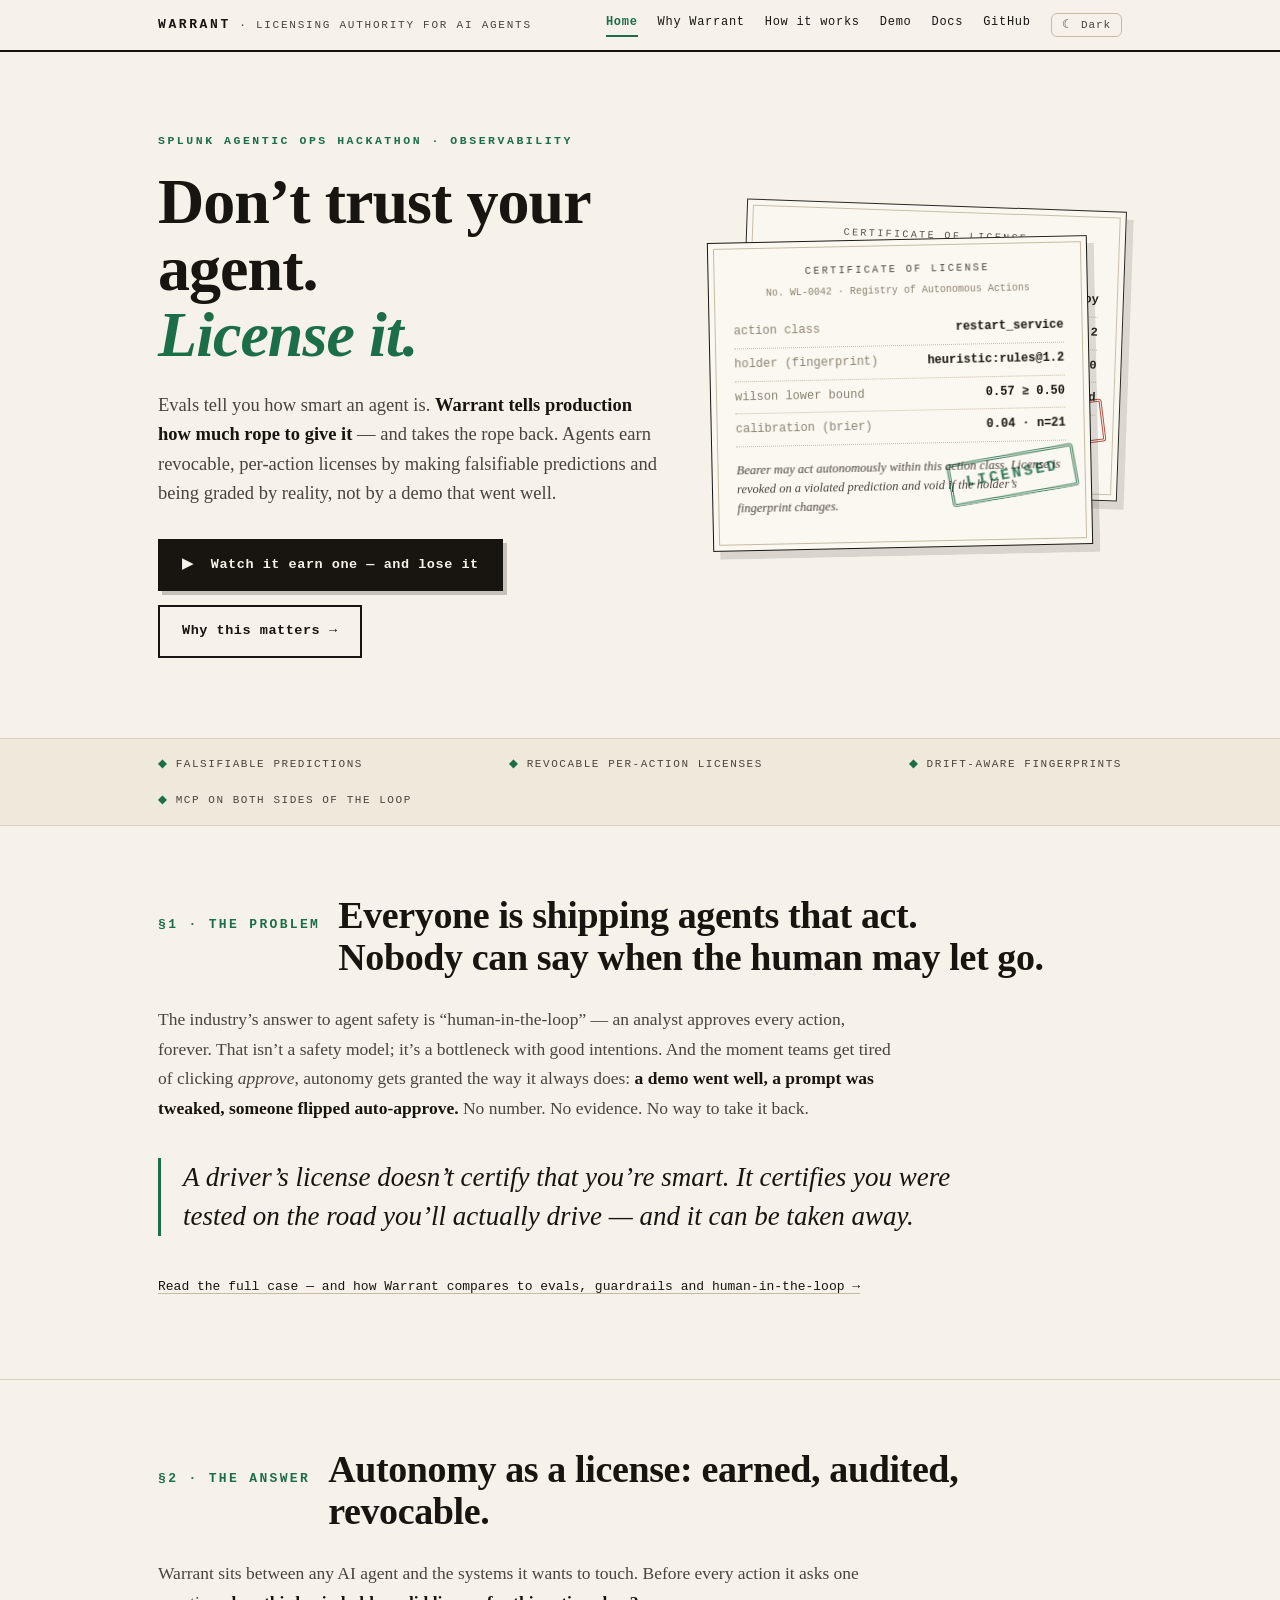
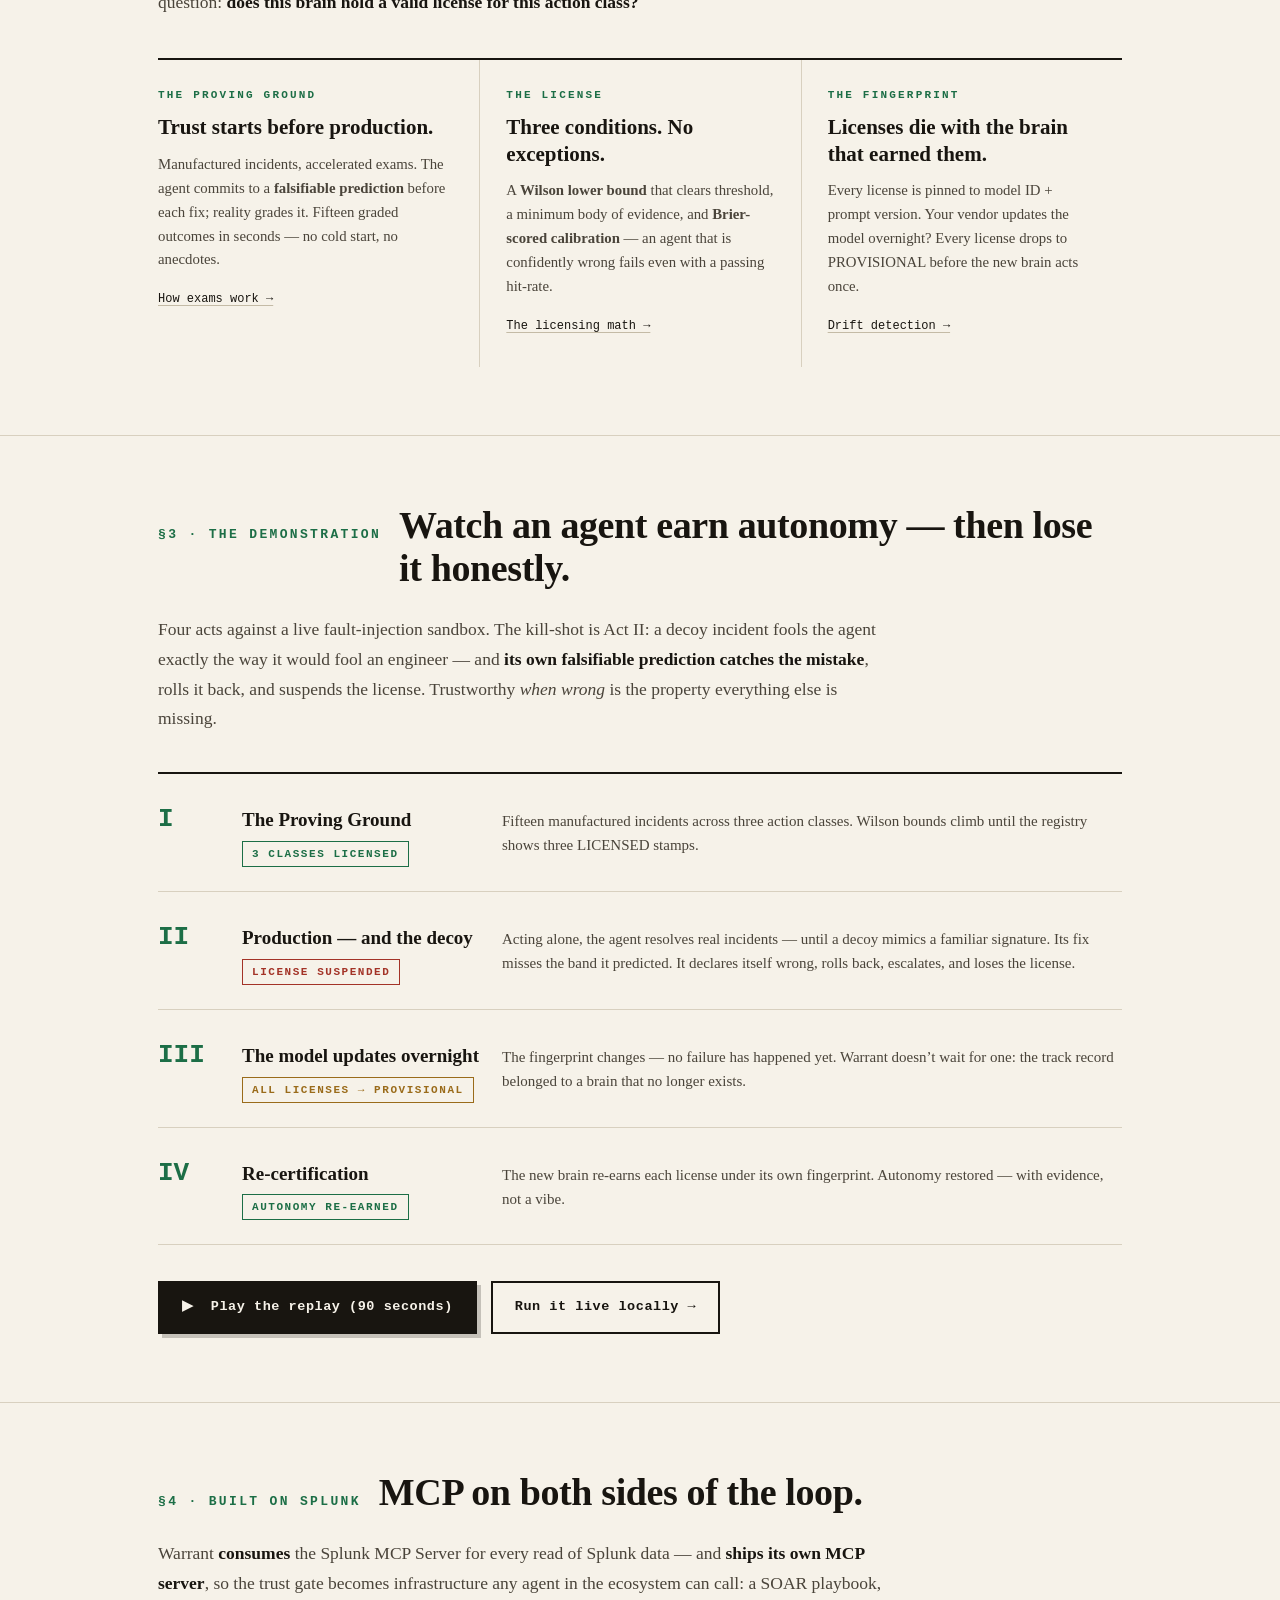
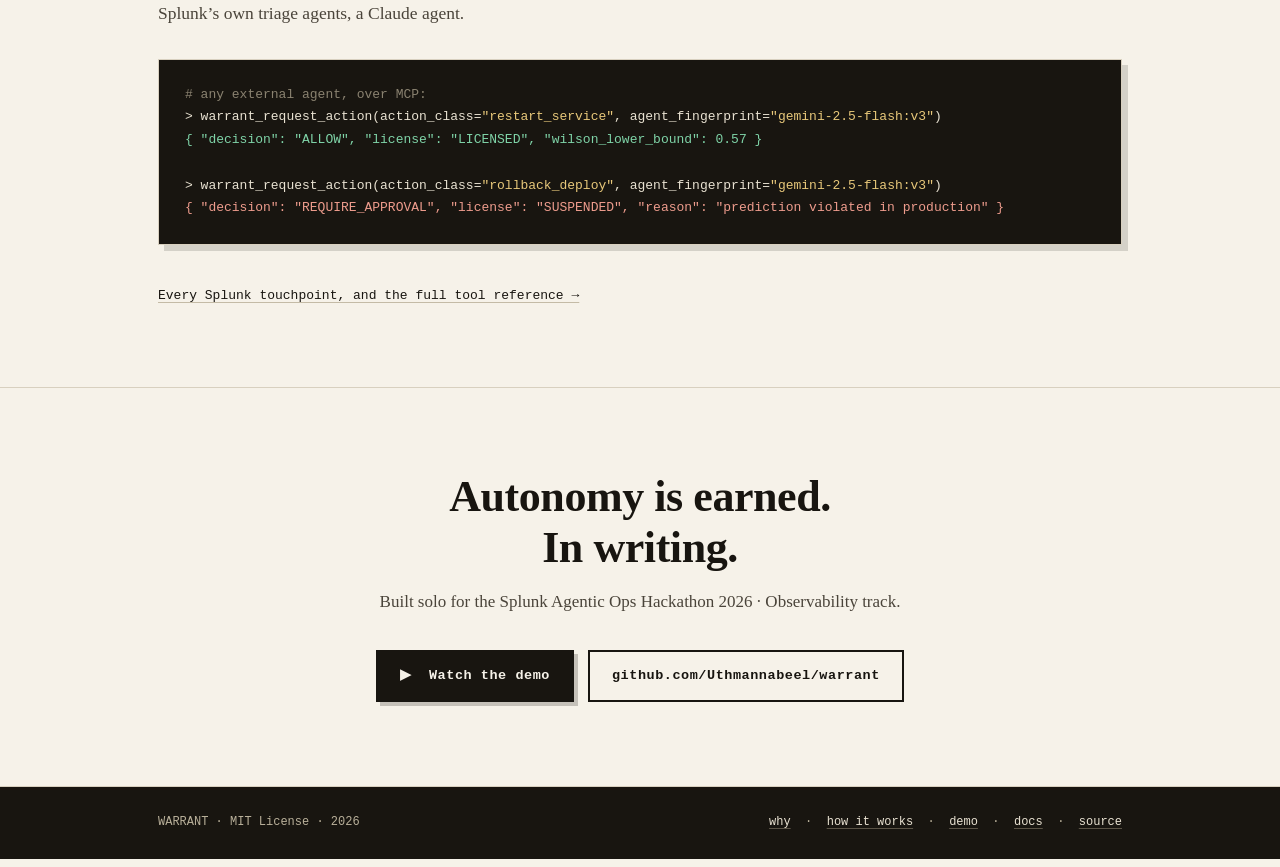
==== commit 1ec6b9ee: "Add light/dark theme: dark-parchment palette, nav toggle, persisted + OS-aware, no-flash init" ====
--- a/web/index.html
+++ b/web/index.html
@@ -3,6 +3,9 @@
 <head>
 <meta charset="utf-8"/>
 <meta name="viewport" content="width=device-width, initial-scale=1"/>
+<meta name="theme-color" content="#f6f2e9" media="(prefers-color-scheme: light)"/>
+<meta name="theme-color" content="#14120d" media="(prefers-color-scheme: dark)"/>
+<script>(function(){try{var t=localStorage.getItem('warrant-theme');if(t!=='light'&&t!=='dark')t=matchMedia('(prefers-color-scheme:dark)').matches?'dark':'light';document.documentElement.setAttribute('data-theme',t);}catch(e){}})();function toggleTheme(){var el=document.documentElement,t=el.getAttribute('data-theme')==='dark'?'light':'dark';el.setAttribute('data-theme',t);try{localStorage.setItem('warrant-theme',t);}catch(e){}}</script>
 <title>Warrant — the licensing authority for AI agents</title>
 <meta name="description" content="Evals tell you how smart an agent is. Warrant tells production how much rope to give it — and takes the rope back. Revocable, per-action licenses for AI agents, earned in a proving ground and graded by reality."/>
 <meta property="og:title" content="Warrant — the licensing authority for AI agents"/>
@@ -24,6 +27,7 @@
       <a href="demo.html">Demo</a>
       <a href="docs.html">Docs</a>
       <a href="https://github.com/Uthmannabeel/warrant">GitHub</a>
+      <button class="themetoggle" type="button" onclick="toggleTheme()" aria-label="Toggle light or dark theme"><span class="lbl-d"><span class="ico">&#9790;</span> Dark</span><span class="lbl-l"><span class="ico">&#9788;</span> Light</span></button>
     </nav>
   </div>
 </div>
--- a/web/styles.css
+++ b/web/styles.css
@@ -2,14 +2,37 @@
    WARRANT design system — “the official document”
    paper · serif display · mono ledger · rubber stamps
    ———————————————————————————————————————————————— */
-:root{
+:root,[data-theme="light"]{
+  color-scheme:light;
   --paper:#f6f2e9; --paper2:#efe9dc; --card:#fbf8f1;
   --ink:#181510; --ink2:#4a443a; --faint:#8a8270;
   --rule:#d8d0bf; --rule2:#c4bba6;
   --green:#1c6e46; --red:#a33327; --amber:#9a6b1a; --blue:#1f4e8c;
+  /* semantic surfaces that must NOT simply invert */
+  --plate-bg:#181510; --plate-ink:#e9e2d2;
+  --footer-bg:#181510; --footer-ink:#b9b09a; --footer-link:#e9e2d2; --footer-rule:#5a5346;
+  --hover-tint:rgba(24,21,16,.05); --hl-bg:rgba(28,110,70,.07);
+  --shadow-btn:rgba(24,21,16,.22); --shadow-btn-h:rgba(24,21,16,.25);
+  --shadow-card:rgba(24,21,16,.13); --shadow-plate:rgba(24,21,16,.15);
+  --stamp-blend:multiply;
   --serif:Georgia,'Times New Roman',ui-serif,serif;
   --mono:ui-monospace,Consolas,'Cascadia Mono',Menlo,monospace;
 }
+[data-theme="dark"]{
+  color-scheme:dark;
+  --paper:#14120d; --paper2:#1b1812; --card:#1c1912;
+  --ink:#ece5d6; --ink2:#b3aa98; --faint:#867e6c;
+  --rule:#322d22; --rule2:#473f31;
+  --green:#5cc18c; --red:#e2897b; --amber:#d8ab5c; --blue:#7fb0e8;
+  --plate-bg:#0d0b07; --plate-ink:#e9e2d2;
+  --footer-bg:#0d0b07; --footer-ink:#9c9484; --footer-link:#e9e2d2; --footer-rule:#3a352a;
+  --hover-tint:rgba(255,255,255,.06); --hl-bg:rgba(92,193,140,.12);
+  --shadow-btn:rgba(0,0,0,.55); --shadow-btn-h:rgba(0,0,0,.62);
+  --shadow-card:rgba(0,0,0,.5); --shadow-plate:rgba(0,0,0,.5);
+  --stamp-blend:screen;
+}
+html{transition:background-color .25s ease}
+body{transition:background-color .25s ease,color .25s ease}
 *{box-sizing:border-box}
 html{scroll-behavior:smooth}
 body{margin:0;background:var(--paper);color:var(--ink);
@@ -35,6 +58,14 @@
 nav a{text-decoration:none;border-bottom:2px solid transparent;padding-bottom:2px}
 nav a:hover{border-bottom-color:var(--rule2)}
 nav a.active{border-bottom-color:var(--green);color:var(--green);font-weight:700}
+.themetoggle{background:none;border:1.5px solid var(--rule2);border-radius:6px;cursor:pointer;
+             font-family:var(--mono);font-size:11px;letter-spacing:.08em;color:var(--ink2);
+             padding:5px 10px;line-height:1;display:inline-flex;align-items:center;gap:6px;
+             transition:border-color .15s,color .15s}
+.themetoggle:hover{border-color:var(--ink);color:var(--ink)}
+.themetoggle .ico{font-size:12px}
+.themetoggle .lbl-d,[data-theme="dark"] .themetoggle .lbl-l{display:inline}
+.themetoggle .lbl-l,[data-theme="dark"] .themetoggle .lbl-d{display:none}
 
 /* ————— heroes ————— */
 .hero{border-bottom:1px solid var(--rule);overflow:hidden}
@@ -57,15 +88,15 @@
 .btn{display:inline-block;font-family:var(--mono);font-size:13.5px;font-weight:700;letter-spacing:.04em;
      padding:13px 22px;border:2px solid var(--ink);text-decoration:none;background:var(--ink);
      color:var(--paper);transition:transform .12s,box-shadow .12s;
-     box-shadow:4px 4px 0 rgba(24,21,16,.22)}
-.btn:hover{transform:translate(-1px,-1px);box-shadow:6px 6px 0 rgba(24,21,16,.25)}
+     box-shadow:4px 4px 0 var(--shadow-btn)}
+.btn:hover{transform:translate(-1px,-1px);box-shadow:6px 6px 0 var(--shadow-btn-h)}
 .btn.ghost{background:transparent;color:var(--ink);box-shadow:none}
-.btn.ghost:hover{background:rgba(24,21,16,.05);transform:none}
+.btn.ghost:hover{background:var(--hover-tint);transform:none}
 
 /* ————— certificates + stamps ————— */
 .certs{position:relative;min-height:380px}
 .cert{position:absolute;width:min(380px,100%);background:var(--card);border:1.5px solid var(--ink);
-      padding:22px 24px 20px;box-shadow:7px 8px 0 rgba(24,21,16,.13)}
+      padding:22px 24px 20px;box-shadow:7px 8px 0 var(--shadow-card)}
 .cert::before{content:"";position:absolute;inset:5px;border:1px solid var(--rule2);pointer-events:none}
 .cert.front{top:34px;left:0;z-index:2;transform:rotate(-1.2deg)}
 .cert.back{top:0;right:0;z-index:1;transform:rotate(2deg);opacity:.92}
@@ -78,7 +109,7 @@
 .cert .clause{font-size:12.5px;font-style:italic;color:var(--ink2);margin-top:14px;line-height:1.5}
 .stamp{position:absolute;font-family:var(--mono);font-weight:800;letter-spacing:.18em;
        border:3px double currentColor;padding:6px 14px;font-size:15px;text-transform:uppercase;
-       transform:rotate(-9deg);opacity:0;mix-blend-mode:multiply;border-radius:3px}
+       transform:rotate(-9deg);opacity:0;mix-blend-mode:var(--stamp-blend);border-radius:3px}
 .stamp.green{color:var(--green)} .stamp.red{color:var(--red)} .stamp.amber{color:var(--amber)}
 .cert .stamp{right:14px;bottom:48px}
 .stamp.in{animation:thud .38s cubic-bezier(.2,1.6,.4,1) forwards}
@@ -117,7 +148,7 @@
 .ledger .cond{font-weight:700}
 .ledger .why{font-family:var(--serif);font-size:14.5px;color:var(--ink2);font-style:italic}
 .ledger .serif{font-family:var(--serif);font-size:14.5px;color:var(--ink2)}
-.ledger tr.hl td{background:rgba(28,110,70,.07);border-bottom:2px solid var(--green)}
+.ledger tr.hl td{background:var(--hl-bg);border-bottom:2px solid var(--green)}
 .ledger .ok{color:var(--green);font-weight:700} .ledger .no{color:var(--red)}
 
 /* ————— pillars ————— */
@@ -141,9 +172,9 @@
            border:1px dashed var(--red);display:inline-block;padding:10px 16px}
 
 /* ————— code plates ————— */
-.plate{background:var(--ink);color:#e9e2d2;font-family:var(--mono);font-size:13px;line-height:1.75;
-       padding:24px 26px;margin-top:30px;overflow-x:auto;box-shadow:6px 6px 0 rgba(24,21,16,.15);
-       white-space:pre}
+.plate{background:var(--plate-bg);color:var(--plate-ink);font-family:var(--mono);font-size:13px;line-height:1.75;
+       padding:24px 26px;margin-top:30px;overflow-x:auto;box-shadow:6px 6px 0 var(--shadow-plate);
+       white-space:pre;border:1px solid var(--rule)}
 .plate .c{color:#8a8270}.plate .g{color:#7fd4a8}.plate .r{color:#ee9c8d}.plate .y{color:#e8c87a}
 .plate .b{color:#9fc1ee}
 
@@ -207,11 +238,11 @@
 .closing .doc{padding-top:84px;padding-bottom:84px}
 .closing h2{font-size:clamp(28px,4vw,44px);line-height:1.15;margin:0 0 14px;letter-spacing:-.01em}
 .closing p{color:var(--ink2);font-size:17px;margin:0 0 34px}
-footer{background:var(--ink);color:#b9b09a}
+footer{background:var(--footer-bg);color:var(--footer-ink)}
 footer .doc{display:flex;justify-content:space-between;gap:18px;padding-top:26px;padding-bottom:26px;
             flex-wrap:wrap;font-family:var(--mono);font-size:12px}
-footer a{color:#e9e2d2;text-decoration-color:#5a5346}
-footer a:hover{text-decoration-color:#e9e2d2}
+footer a{color:var(--footer-link);text-decoration-color:var(--footer-rule)}
+footer a:hover{text-decoration-color:var(--footer-link)}
 
 /* ————— reveal ————— */
 .rv{opacity:0;transform:translateY(14px);transition:opacity .5s ease,transform .5s ease}
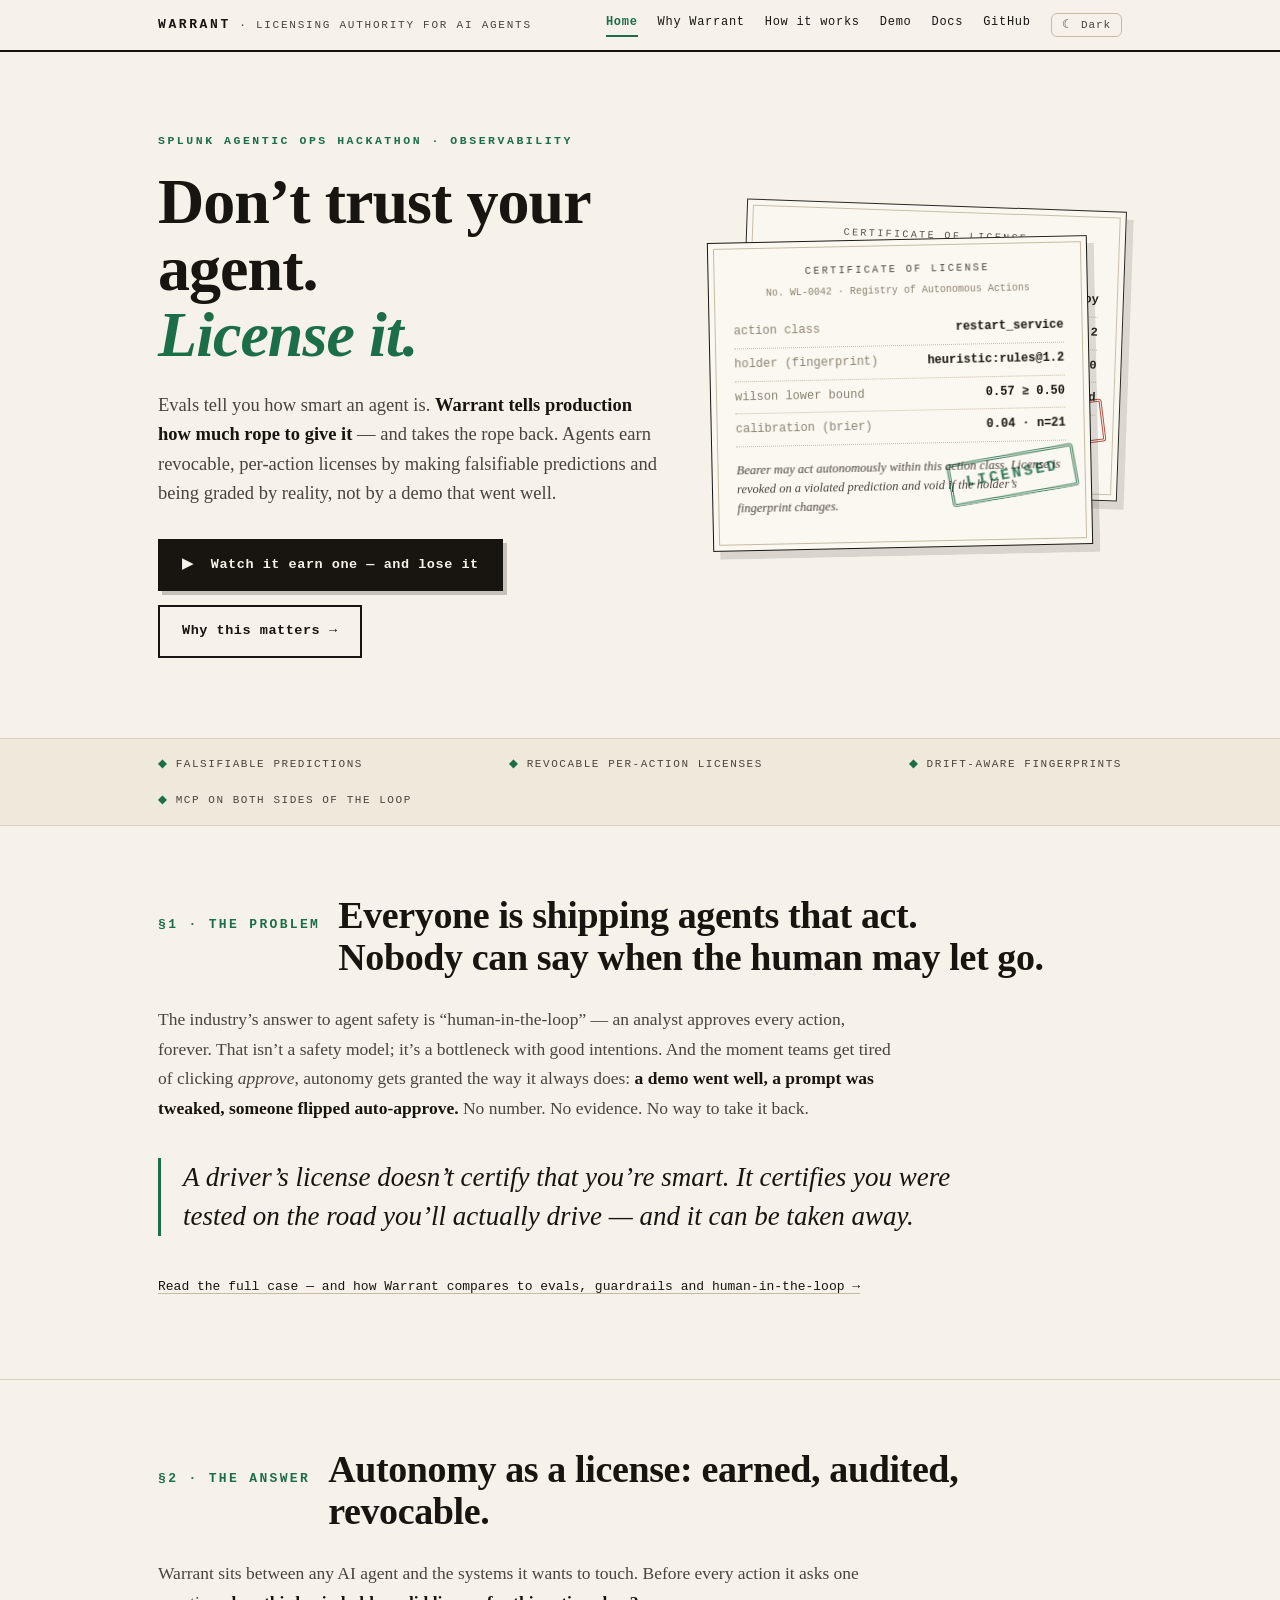
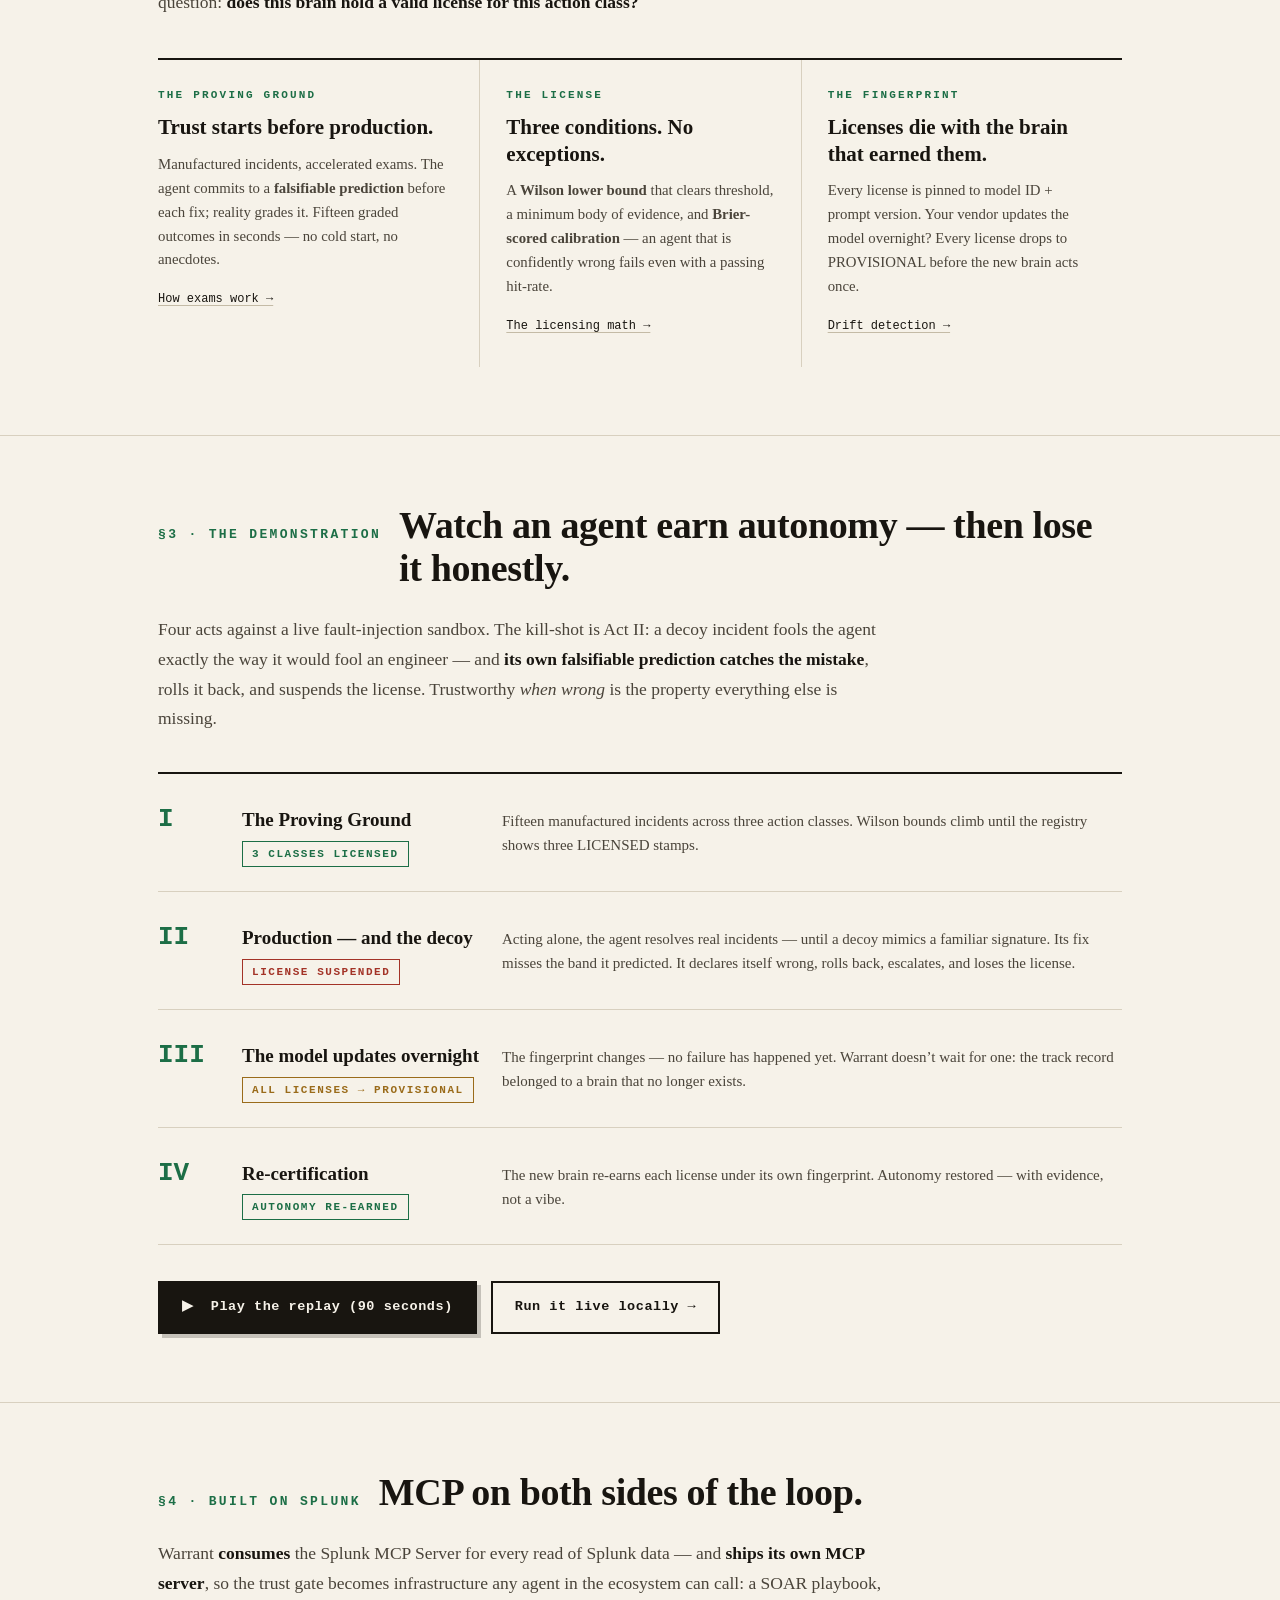
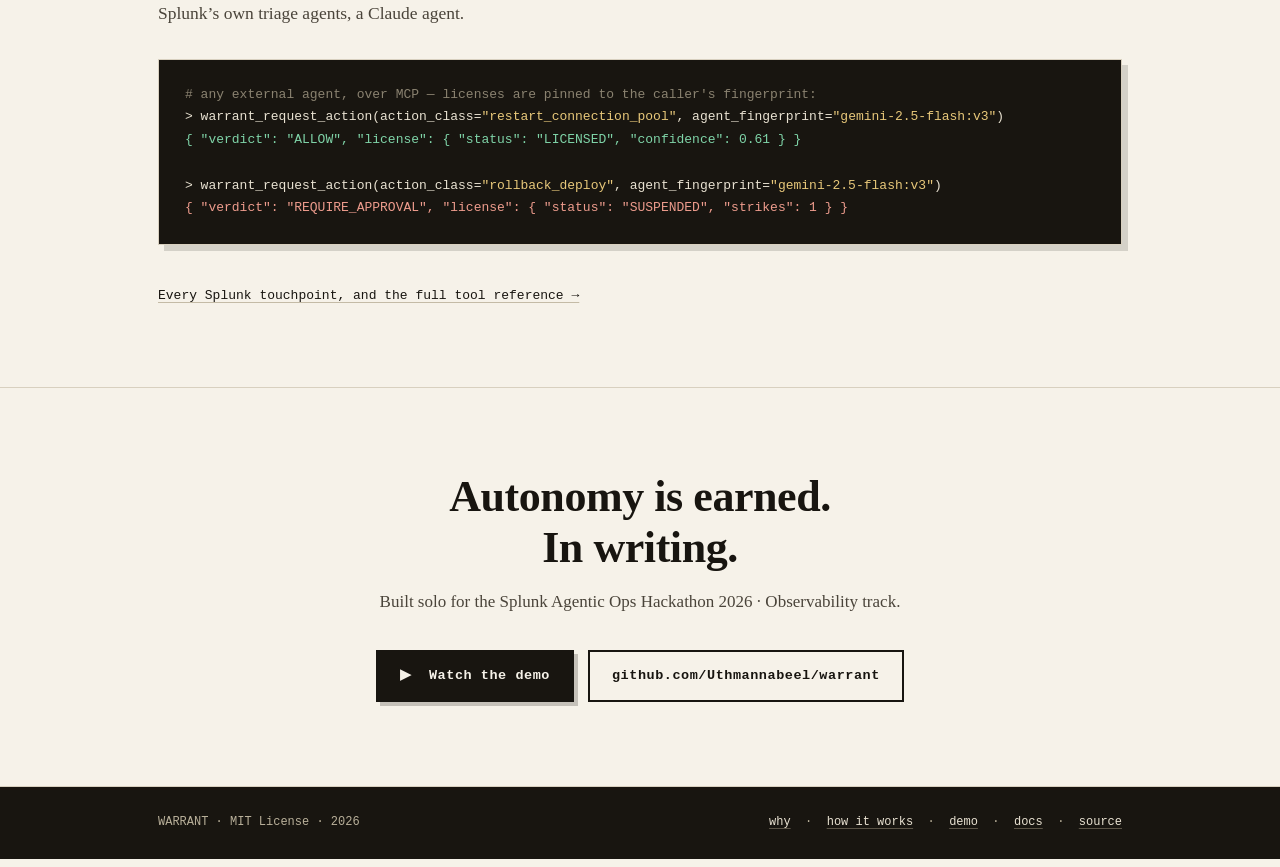
==== commit 5520bcdb: "Harden the licensing authority: per-agent identity, trust-but-verify measured outcomes, tamper-evide" ====
--- a/web/index.html
+++ b/web/index.html
@@ -192,12 +192,12 @@
       <b>ships its own MCP server</b>, so the trust gate becomes infrastructure any agent in the
       ecosystem can call: a SOAR playbook, Splunk&rsquo;s own triage agents, a Claude agent.
     </p>
-    <div class="plate"><span class="c"># any external agent, over MCP:</span>
-&gt; warrant_request_action(action_class=<span class="y">"restart_service"</span>, agent_fingerprint=<span class="y">"gemini-2.5-flash:v3"</span>)
-<span class="g">{ "decision": "ALLOW", "license": "LICENSED", "wilson_lower_bound": 0.57 }</span>
+    <div class="plate"><span class="c"># any external agent, over MCP — licenses are pinned to the caller's fingerprint:</span>
+&gt; warrant_request_action(action_class=<span class="y">"restart_connection_pool"</span>, agent_fingerprint=<span class="y">"gemini-2.5-flash:v3"</span>)
+<span class="g">{ "verdict": "ALLOW", "license": { "status": "LICENSED", "confidence": 0.61 } }</span>
 
 &gt; warrant_request_action(action_class=<span class="y">"rollback_deploy"</span>, agent_fingerprint=<span class="y">"gemini-2.5-flash:v3"</span>)
-<span class="r">{ "decision": "REQUIRE_APPROVAL", "license": "SUSPENDED", "reason": "prediction violated in production" }</span></div>
+<span class="r">{ "verdict": "REQUIRE_APPROVAL", "license": { "status": "SUSPENDED", "strikes": 1 } }</span></div>
     <p class="next"><a href="how-it-works.html#mcp">Every Splunk touchpoint, and the full tool reference &rarr;</a></p>
   </div>
 </section>
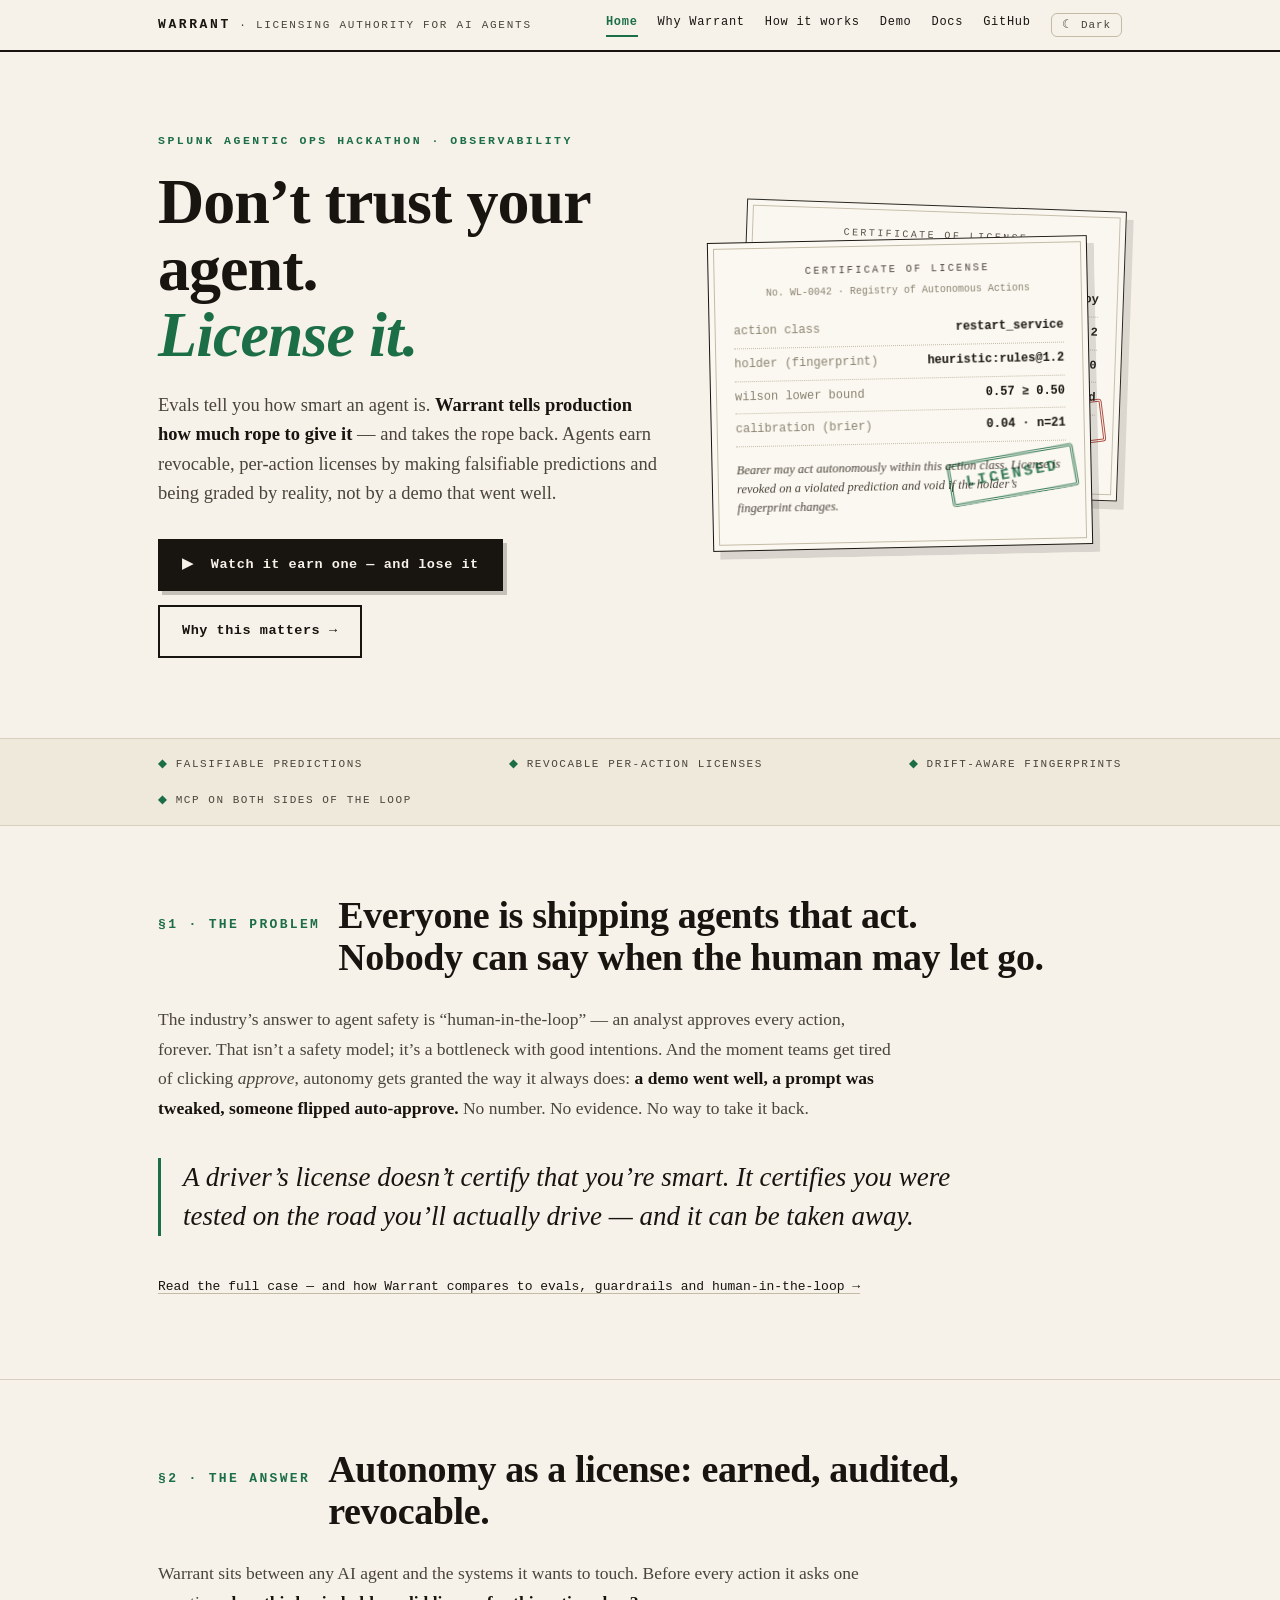
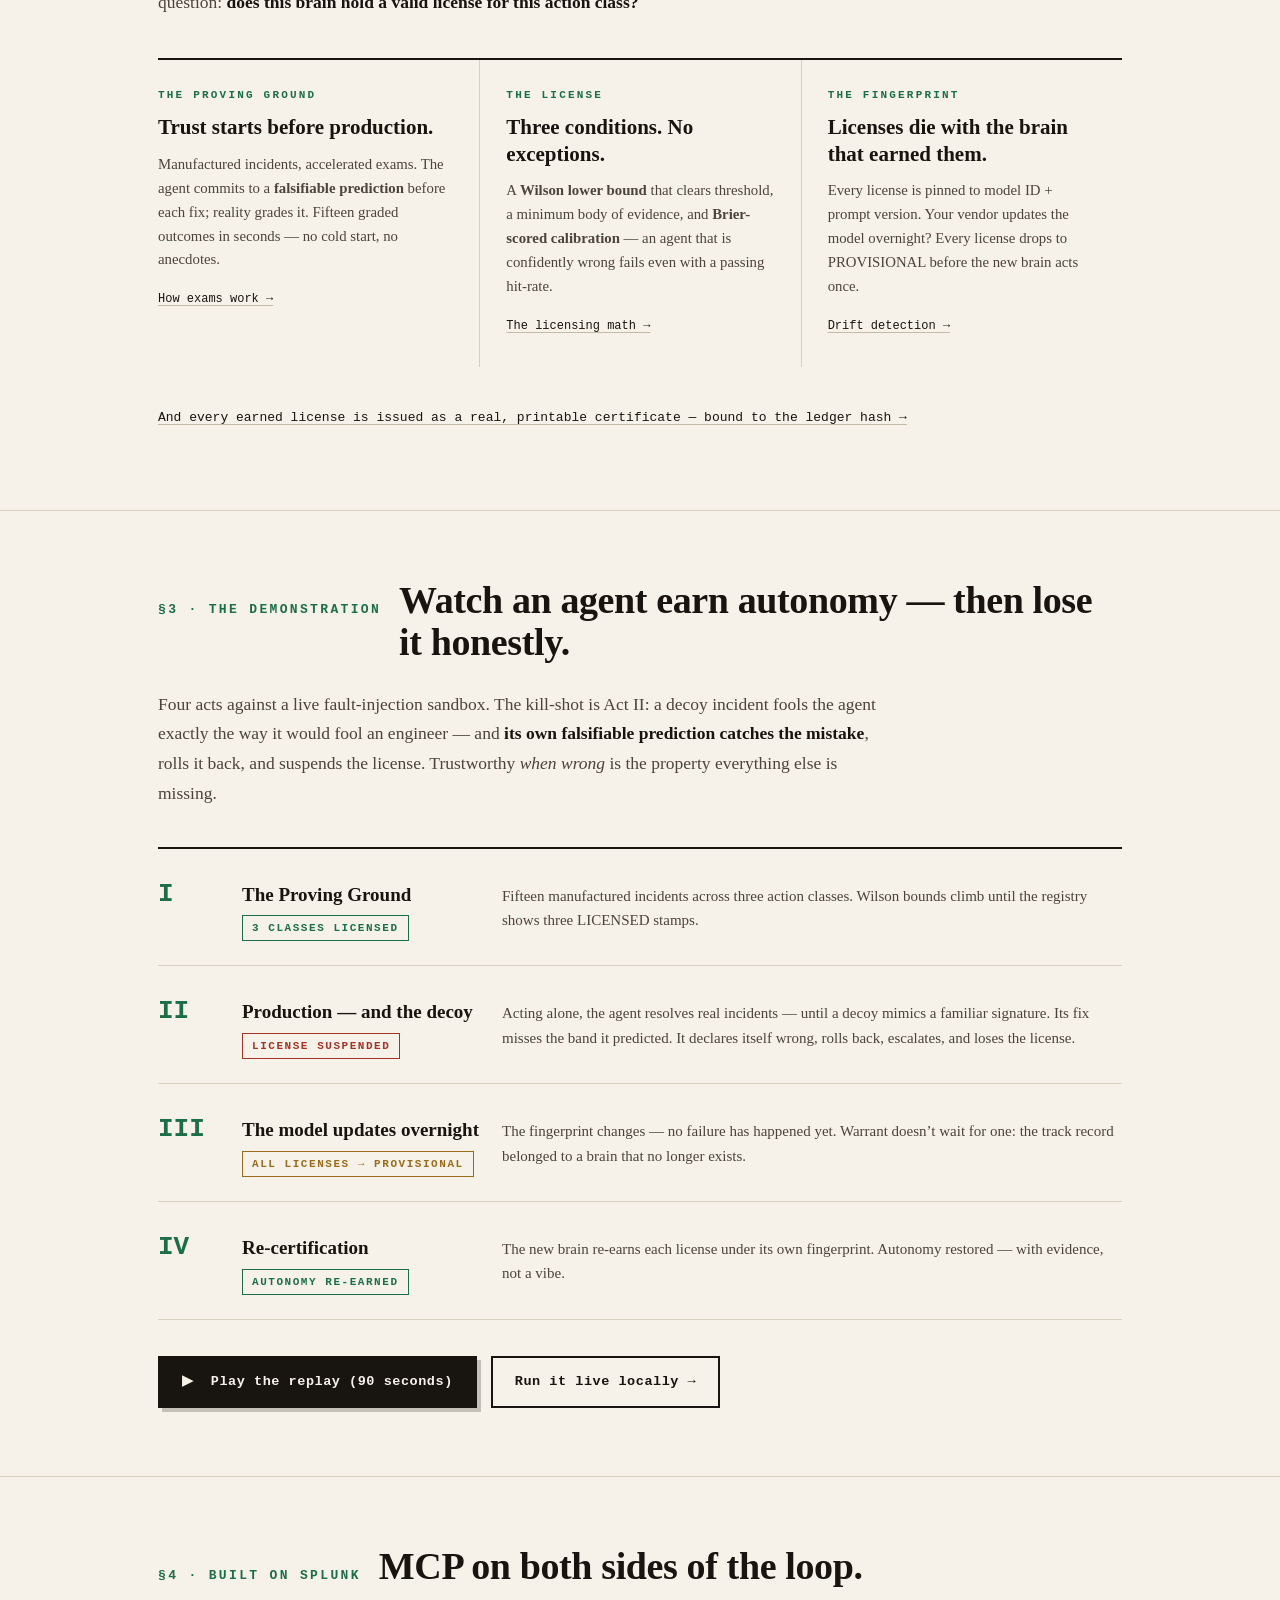
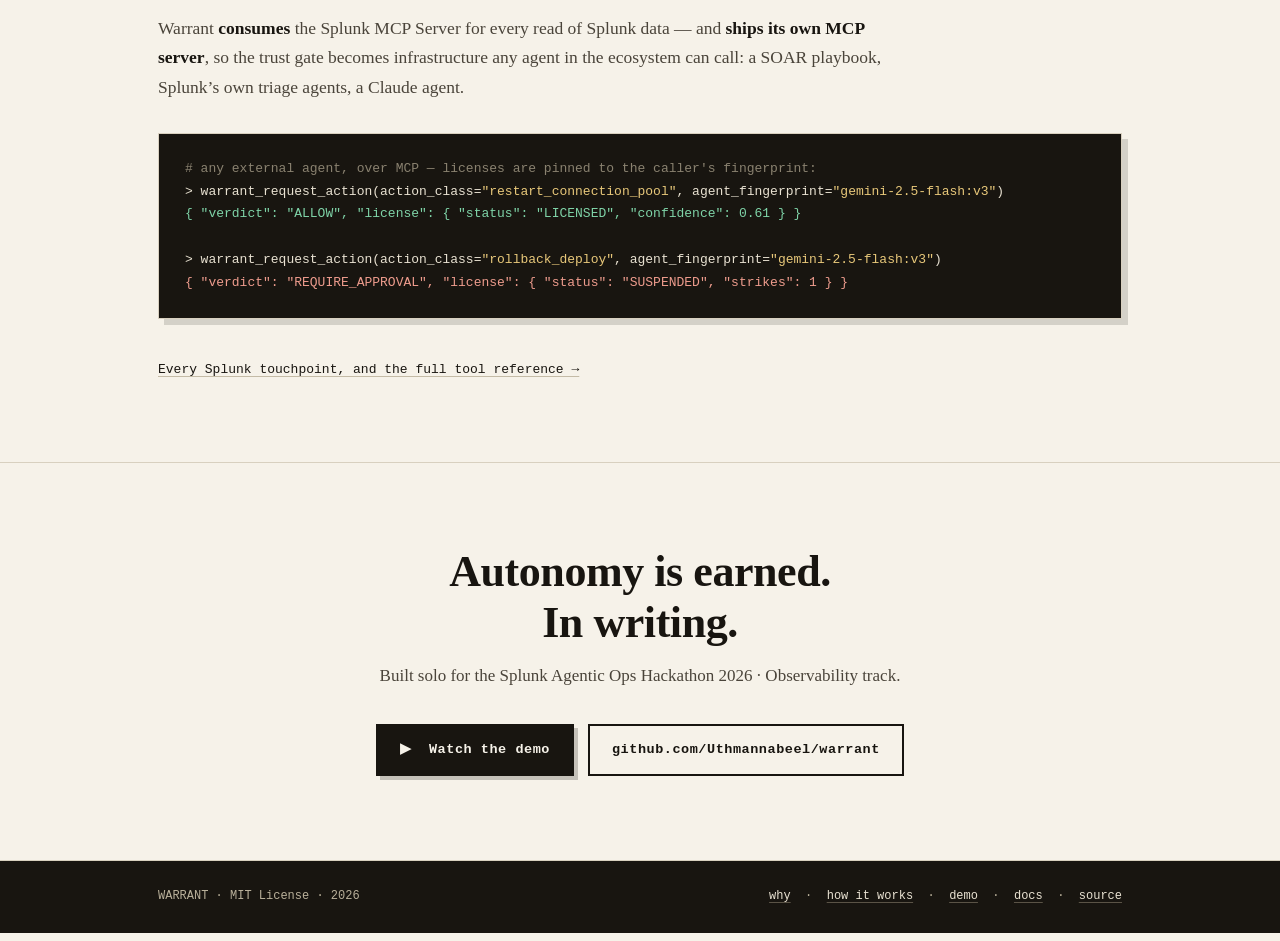
==== commit fede084e: "Add three wow-features: time-decayed trust (licenses rot), issued license certificates (dashboard + " ====
--- a/web/index.html
+++ b/web/index.html
@@ -138,6 +138,7 @@
         <a href="how-it-works.html#drift">Drift detection &rarr;</a>
       </div>
     </div>
+    <p class="next"><a href="certificate.html">And every earned license is issued as a real, printable certificate &mdash; bound to the ledger hash &rarr;</a></p>
   </div>
 </section>
 
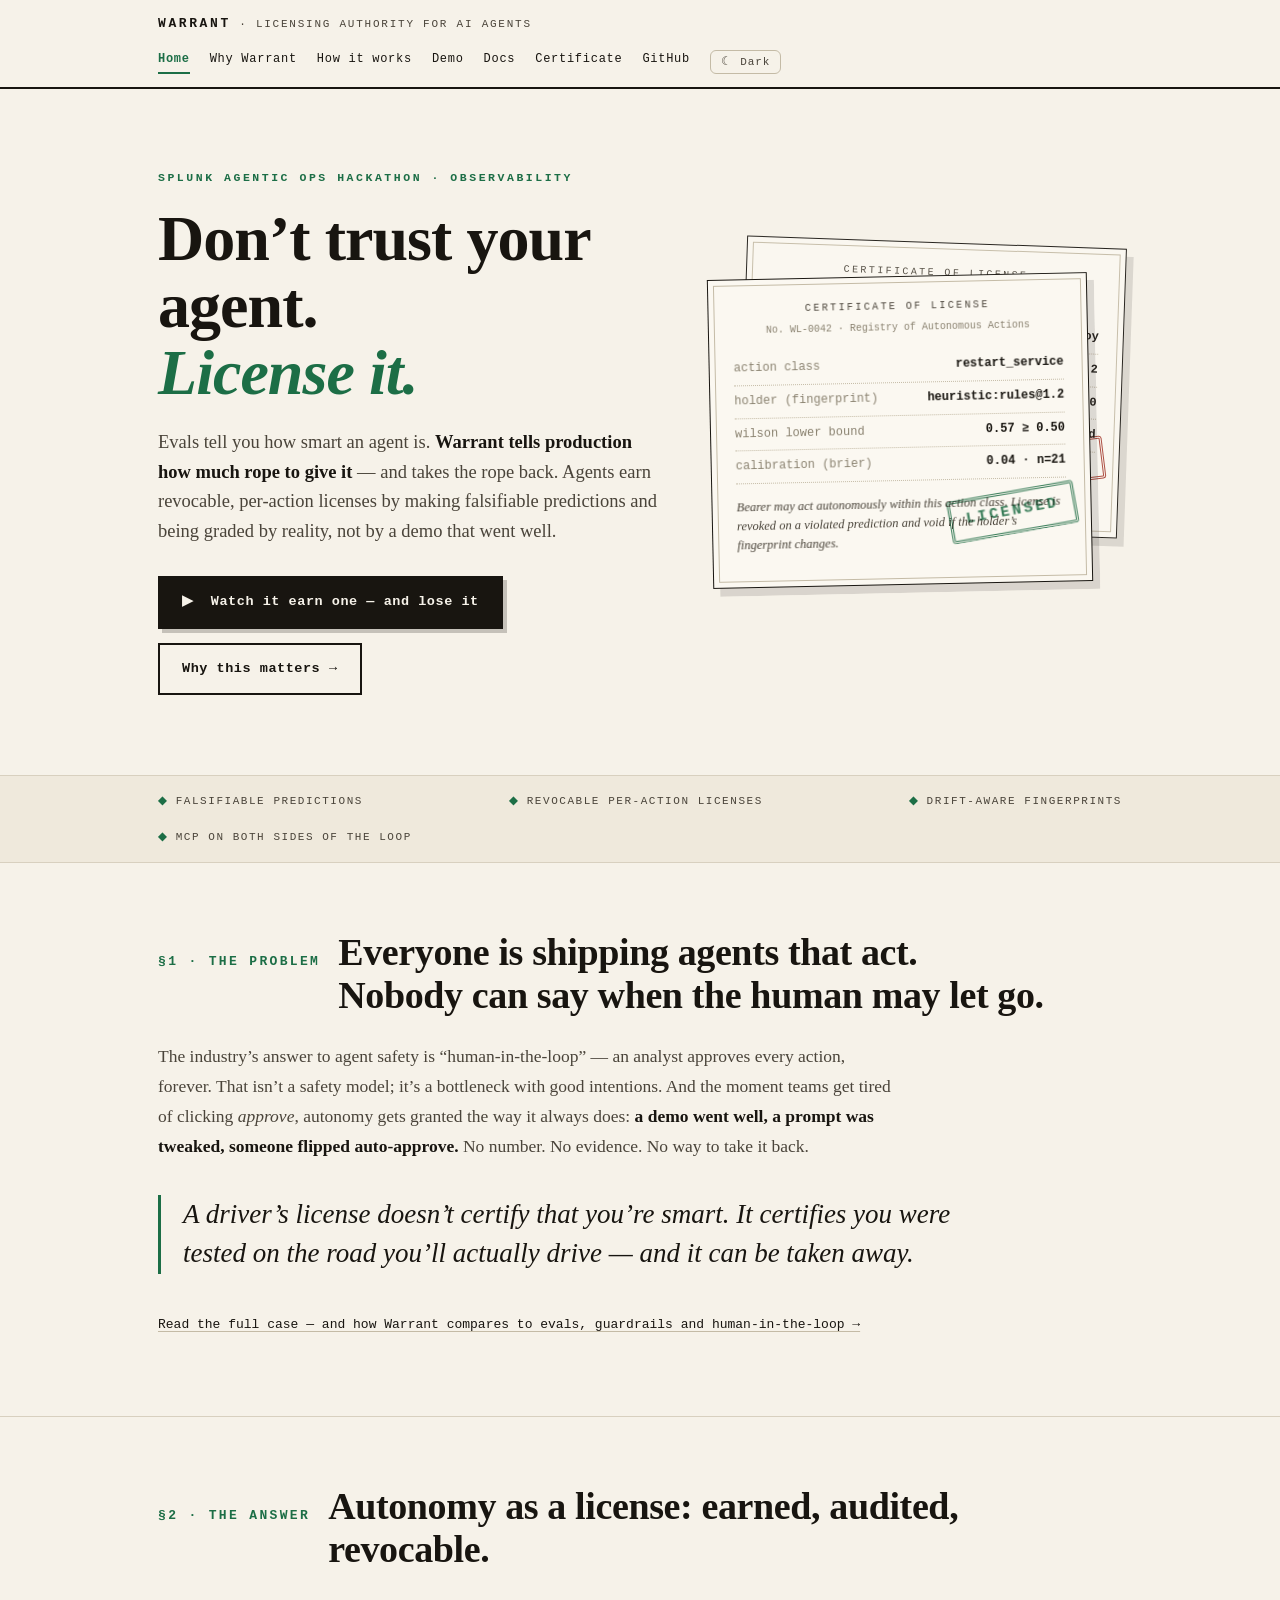
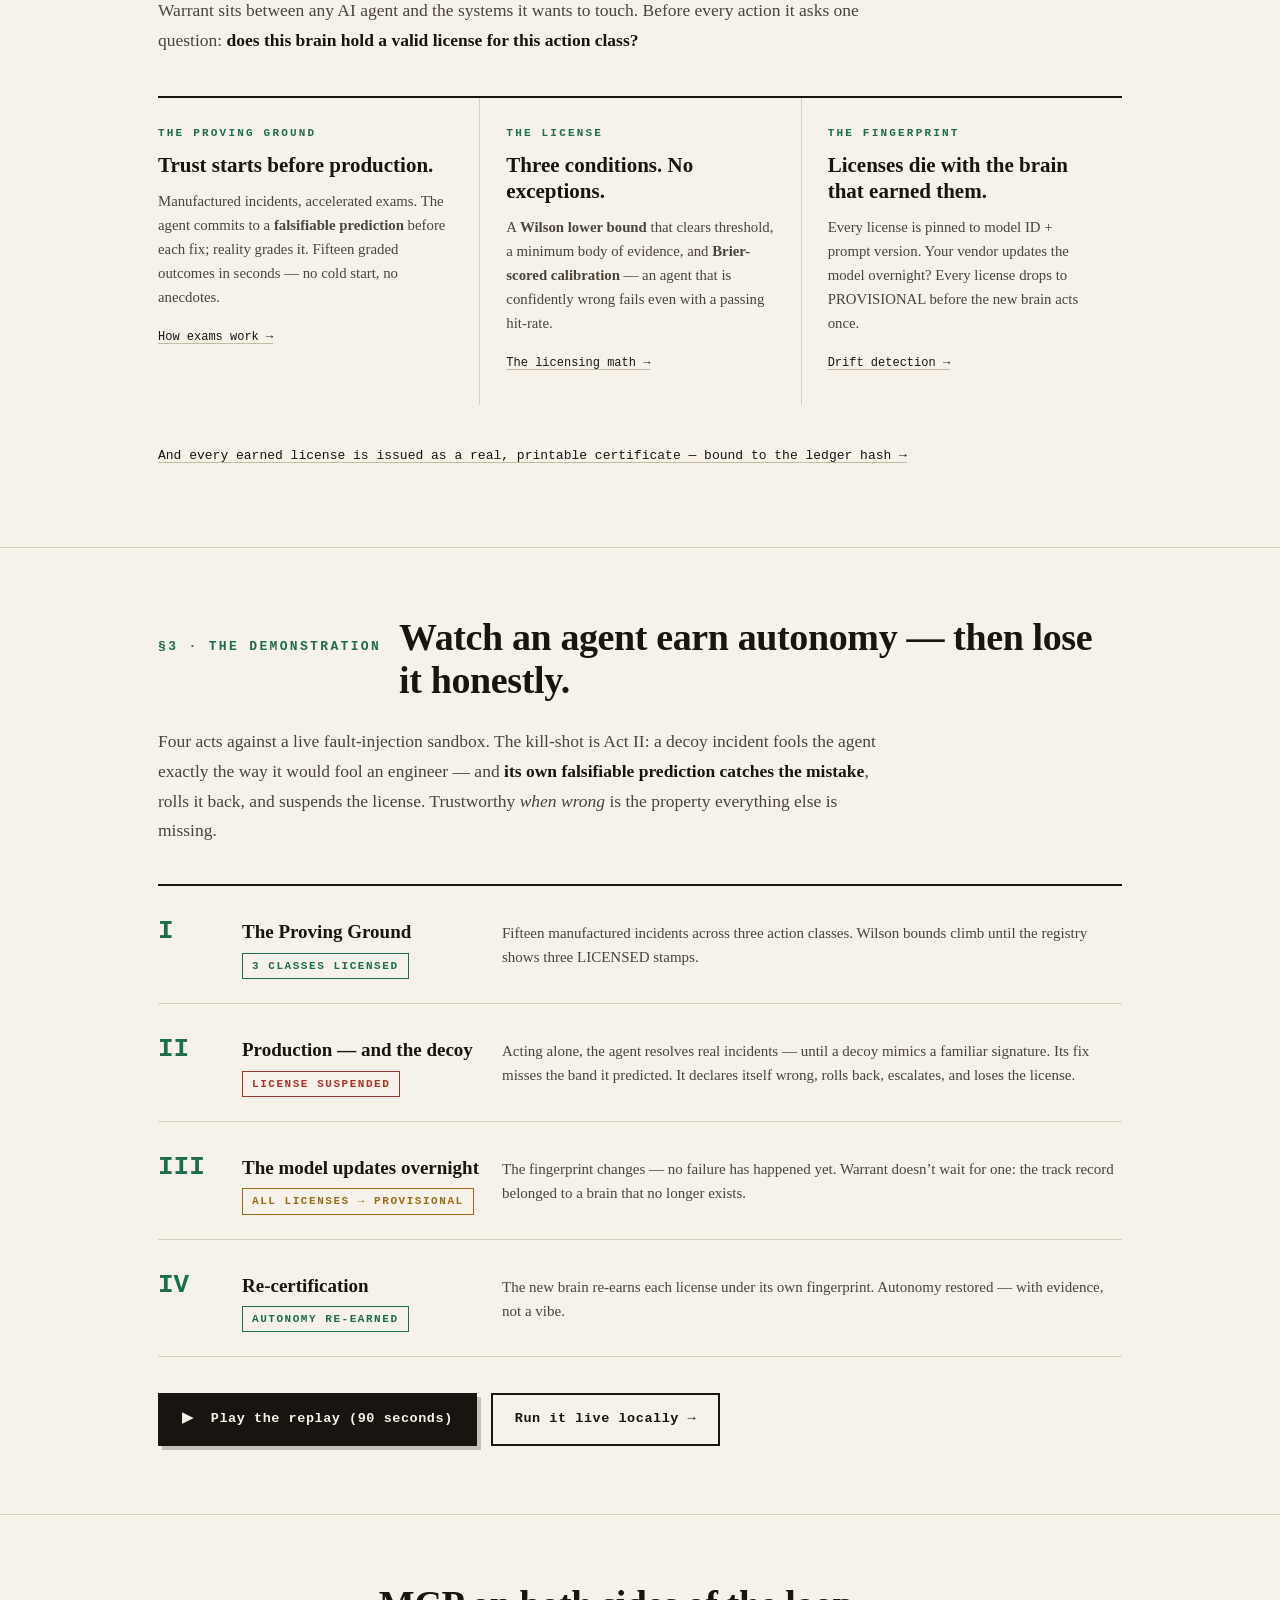
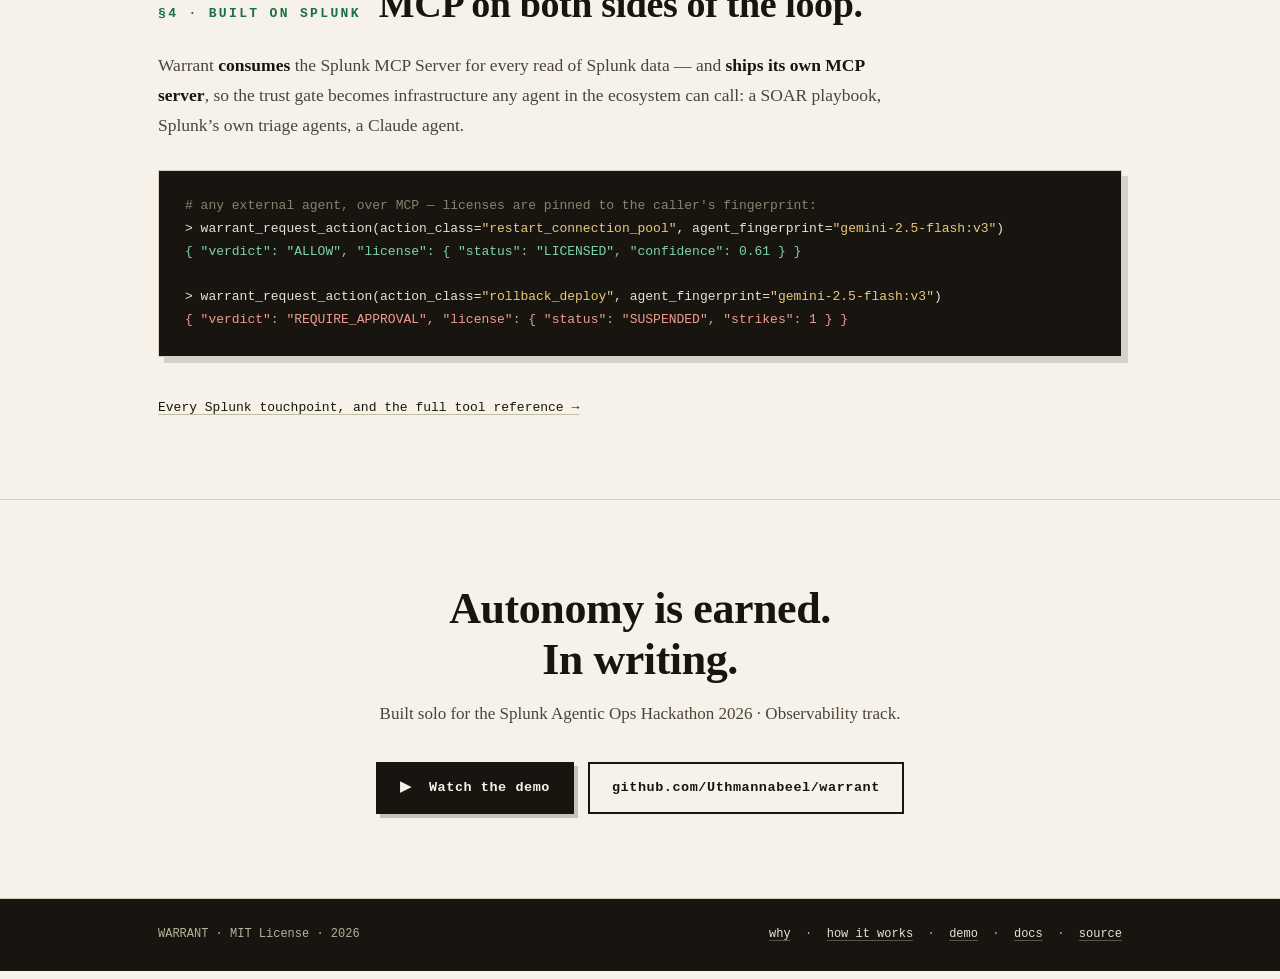
==== commit bb8d2692: "Add Certificate link to site navigation on all pages (was only reachable via footer)" ====
--- a/web/index.html
+++ b/web/index.html
@@ -26,6 +26,7 @@
       <a href="how-it-works.html">How it works</a>
       <a href="demo.html">Demo</a>
       <a href="docs.html">Docs</a>
+      <a href="certificate.html">Certificate</a>
       <a href="https://github.com/Uthmannabeel/warrant">GitHub</a>
       <button class="themetoggle" type="button" onclick="toggleTheme()" aria-label="Toggle light or dark theme"><span class="lbl-d"><span class="ico">&#9790;</span> Dark</span><span class="lbl-l"><span class="ico">&#9788;</span> Light</span></button>
     </nav>
--- a/web/styles.css
+++ b/web/styles.css
@@ -21,11 +21,12 @@
 [data-theme="dark"]{
   color-scheme:dark;
   --paper:#14120d; --paper2:#1b1812; --card:#1c1912;
-  --ink:#ece5d6; --ink2:#b3aa98; --faint:#867e6c;
+  /* brighter, cleaner text so body copy reads crisp on the dark paper (not muddy/dull) */
+  --ink:#f3ede0; --ink2:#d8cfbb; --faint:#a89e88;
   --rule:#322d22; --rule2:#473f31;
-  --green:#5cc18c; --red:#e2897b; --amber:#d8ab5c; --blue:#7fb0e8;
+  --green:#63cf95; --red:#ef9587; --amber:#e2b566; --blue:#8fbcf0;
   --plate-bg:#0d0b07; --plate-ink:#e9e2d2;
-  --footer-bg:#0d0b07; --footer-ink:#9c9484; --footer-link:#e9e2d2; --footer-rule:#3a352a;
+  --footer-bg:#0d0b07; --footer-ink:#b7af9c; --footer-link:#f1eadc; --footer-rule:#3a352a;
   --hover-tint:rgba(255,255,255,.06); --hl-bg:rgba(92,193,140,.12);
   --shadow-btn:rgba(0,0,0,.55); --shadow-btn-h:rgba(0,0,0,.62);
   --shadow-card:rgba(0,0,0,.5); --shadow-plate:rgba(0,0,0,.5);
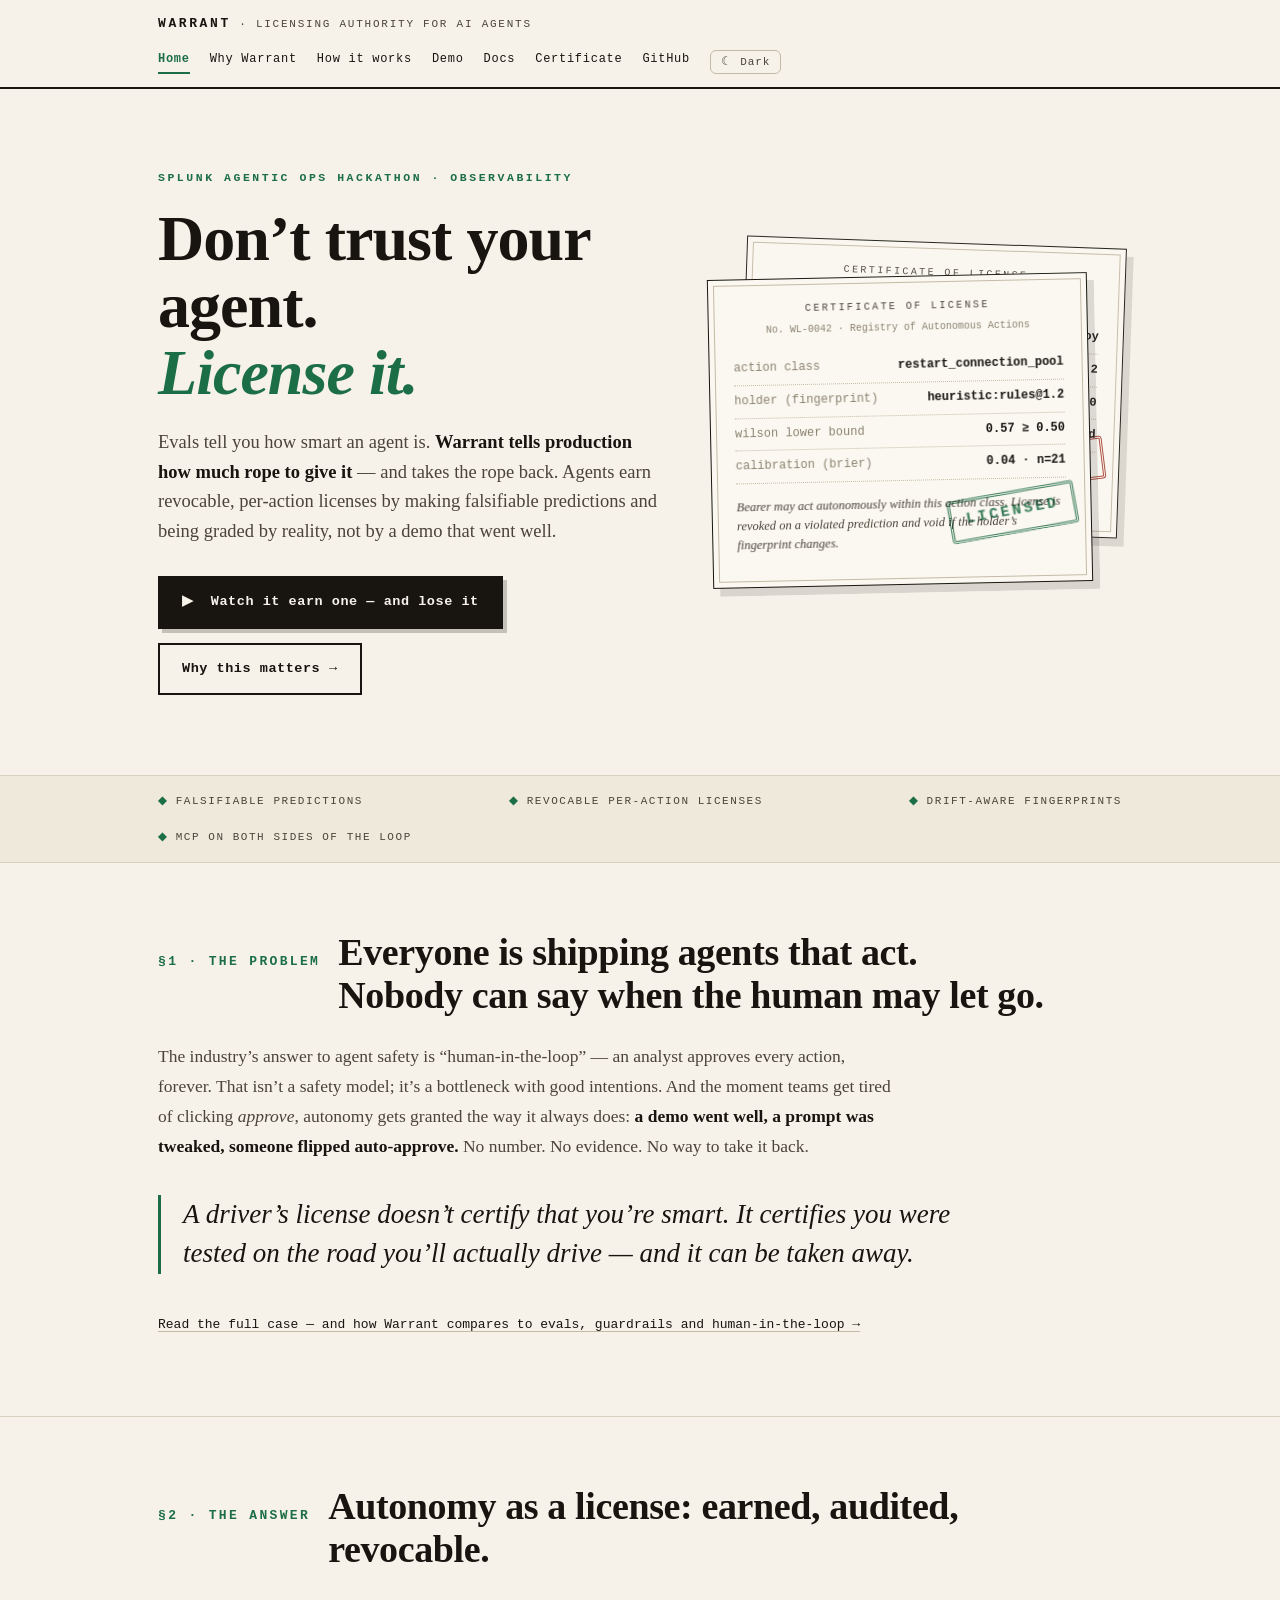
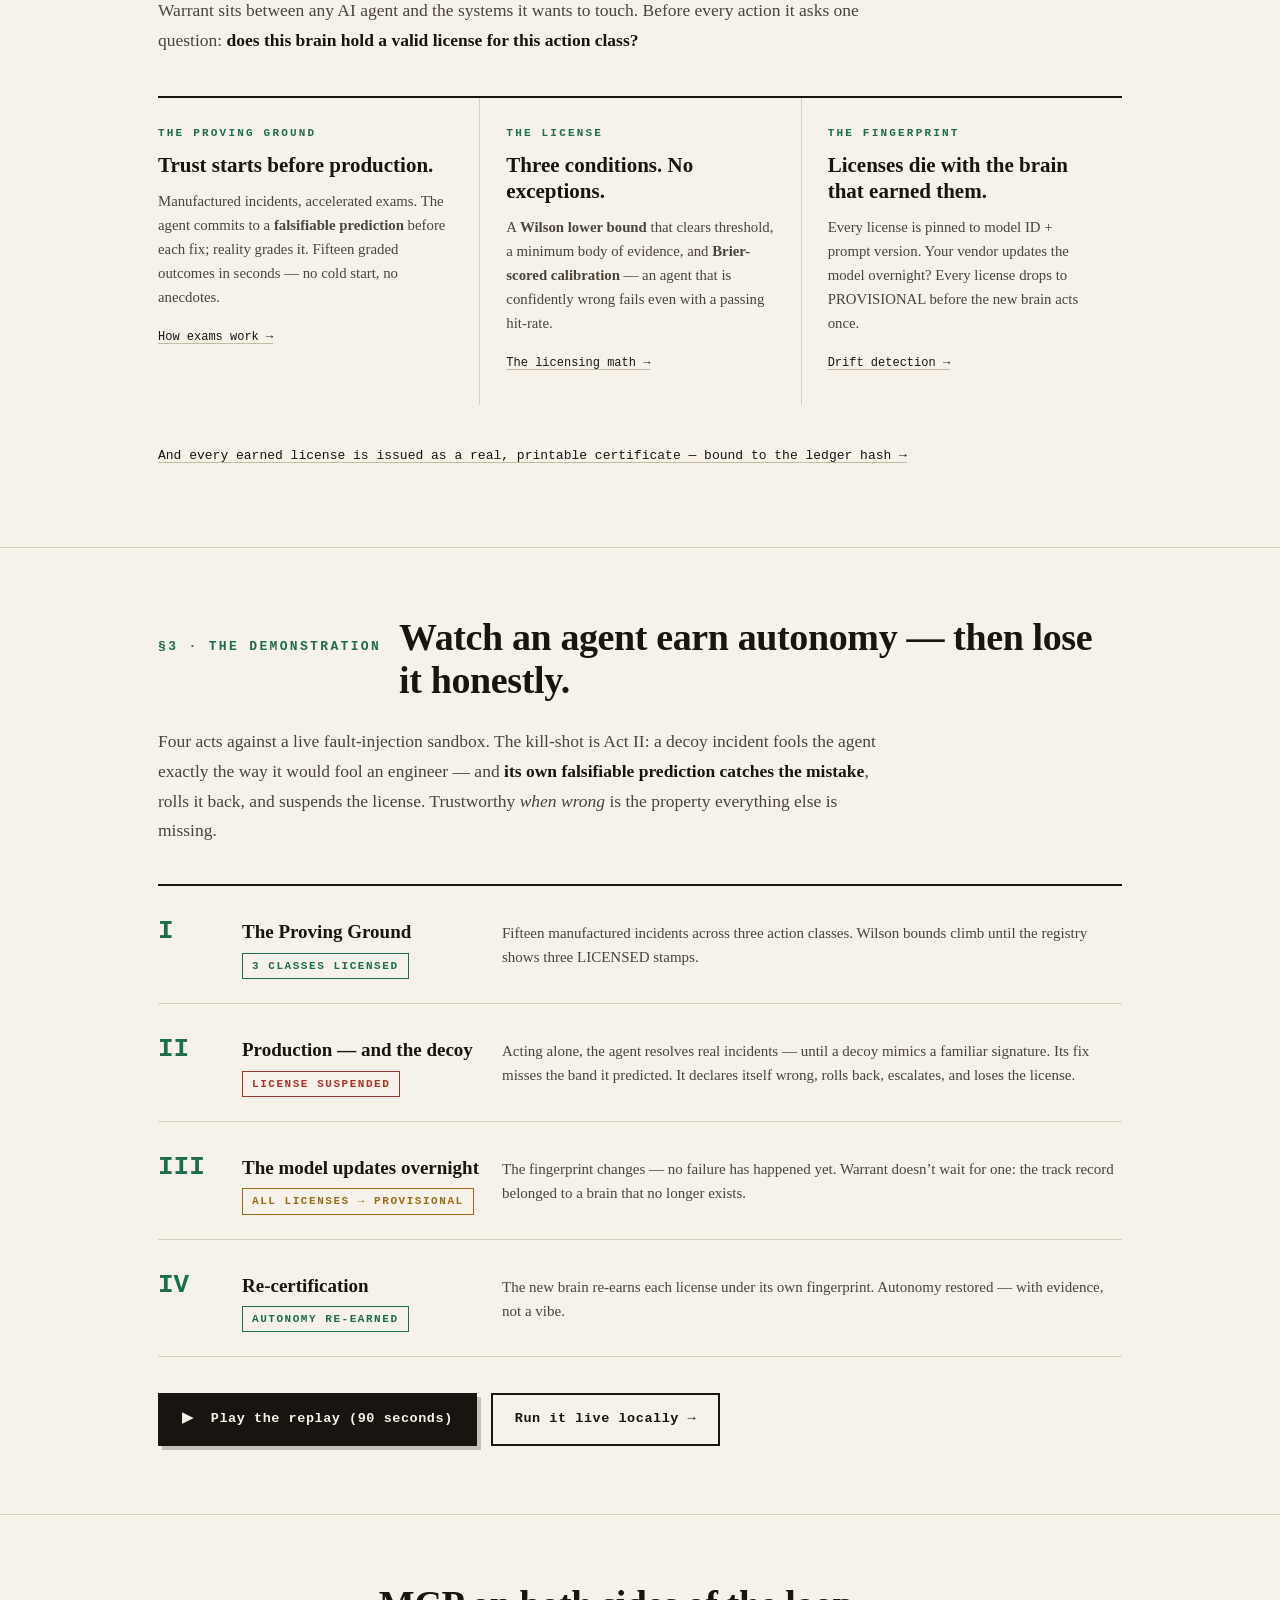
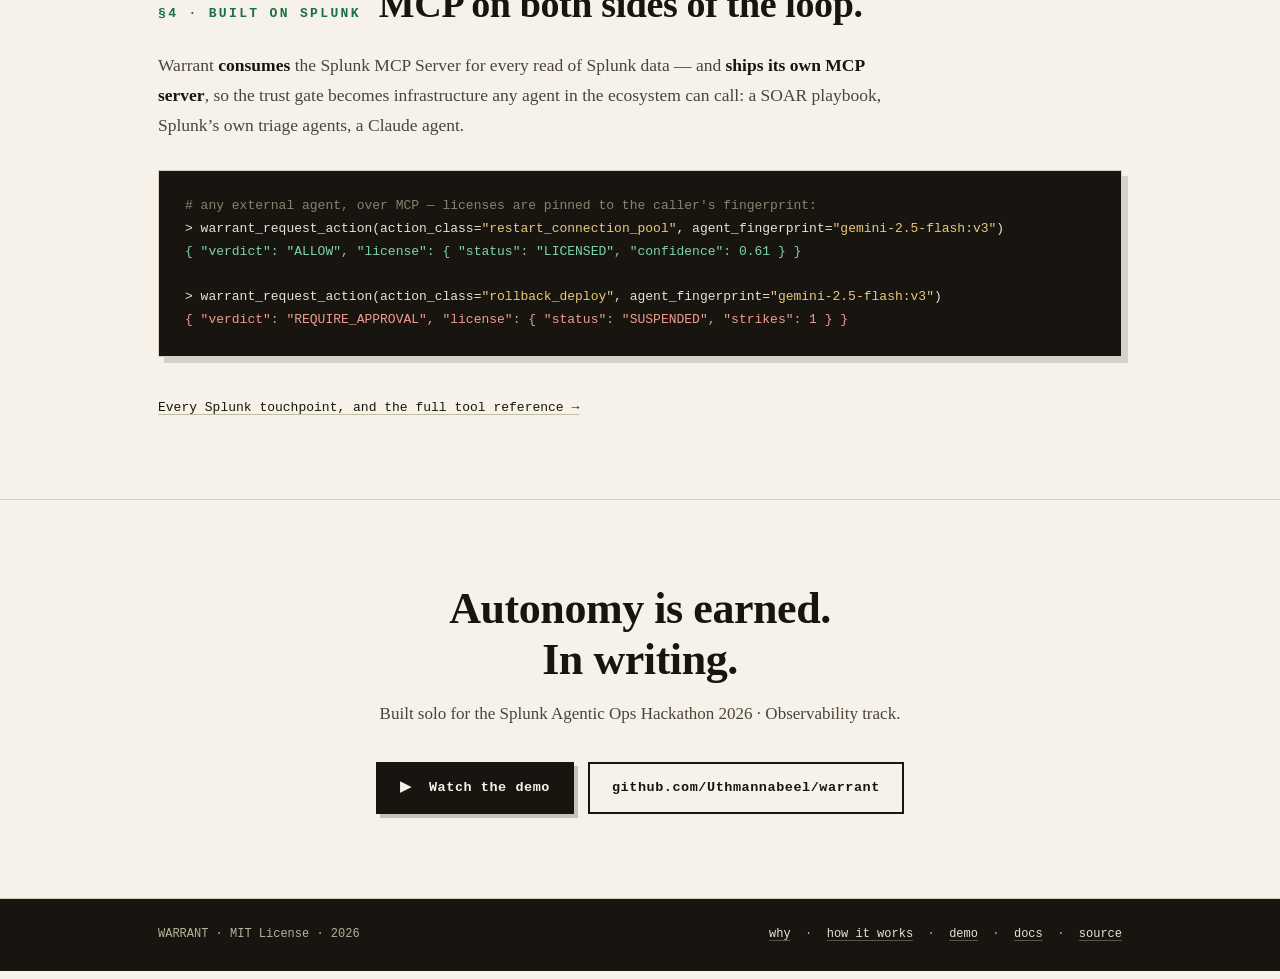
==== commit f27852d4: "Audit fix: replace non-existent action class 'restart_service' with real 'restart_connection_pool' i" ====
--- a/web/index.html
+++ b/web/index.html
@@ -63,7 +63,7 @@
       <div class="cert front">
         <div class="ctitle">Certificate of License</div>
         <div class="cno">No. WL-0042 &middot; Registry of Autonomous Actions</div>
-        <div class="field"><span class="k">action class</span><span class="v">restart_service</span></div>
+        <div class="field"><span class="k">action class</span><span class="v">restart_connection_pool</span></div>
         <div class="field"><span class="k">holder (fingerprint)</span><span class="v">heuristic:rules@1.2</span></div>
         <div class="field"><span class="k">wilson lower bound</span><span class="v">0.57 &ge; 0.50</span></div>
         <div class="field"><span class="k">calibration (brier)</span><span class="v">0.04 &middot; n=21</span></div>
